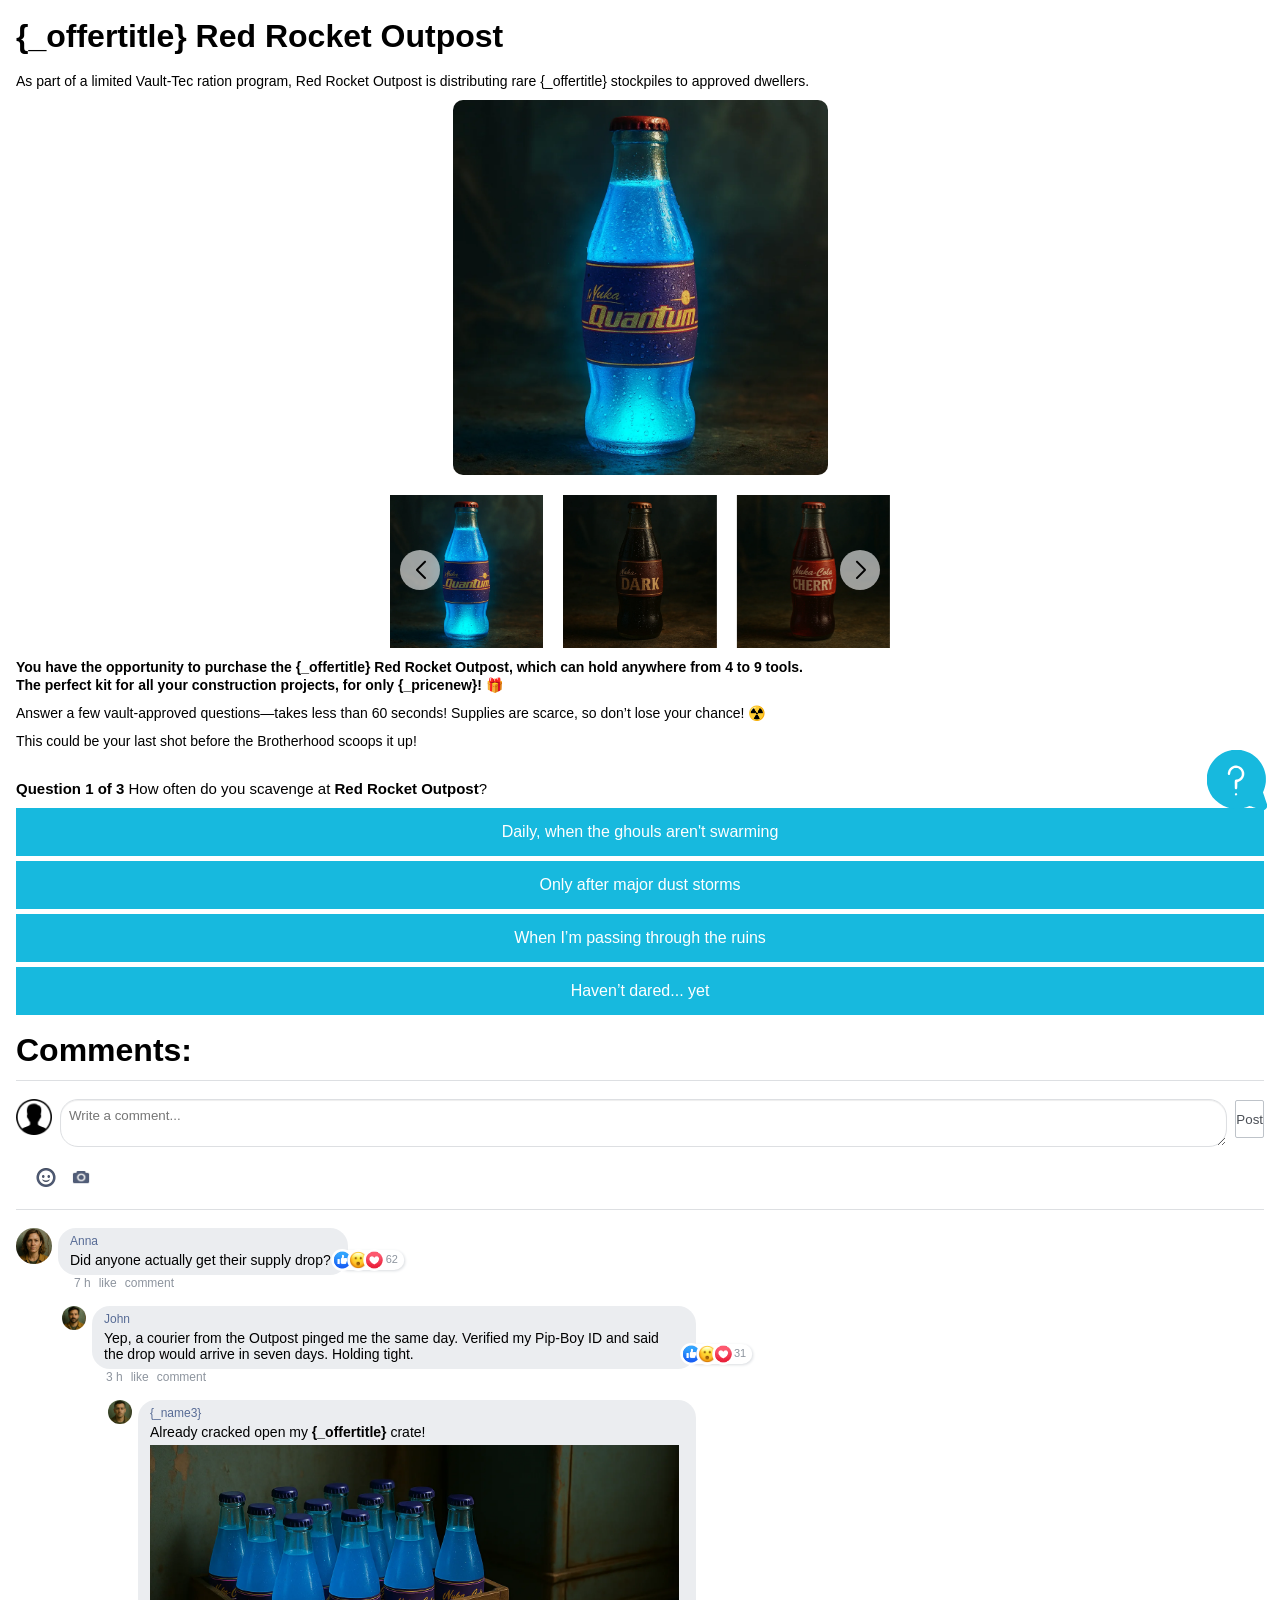
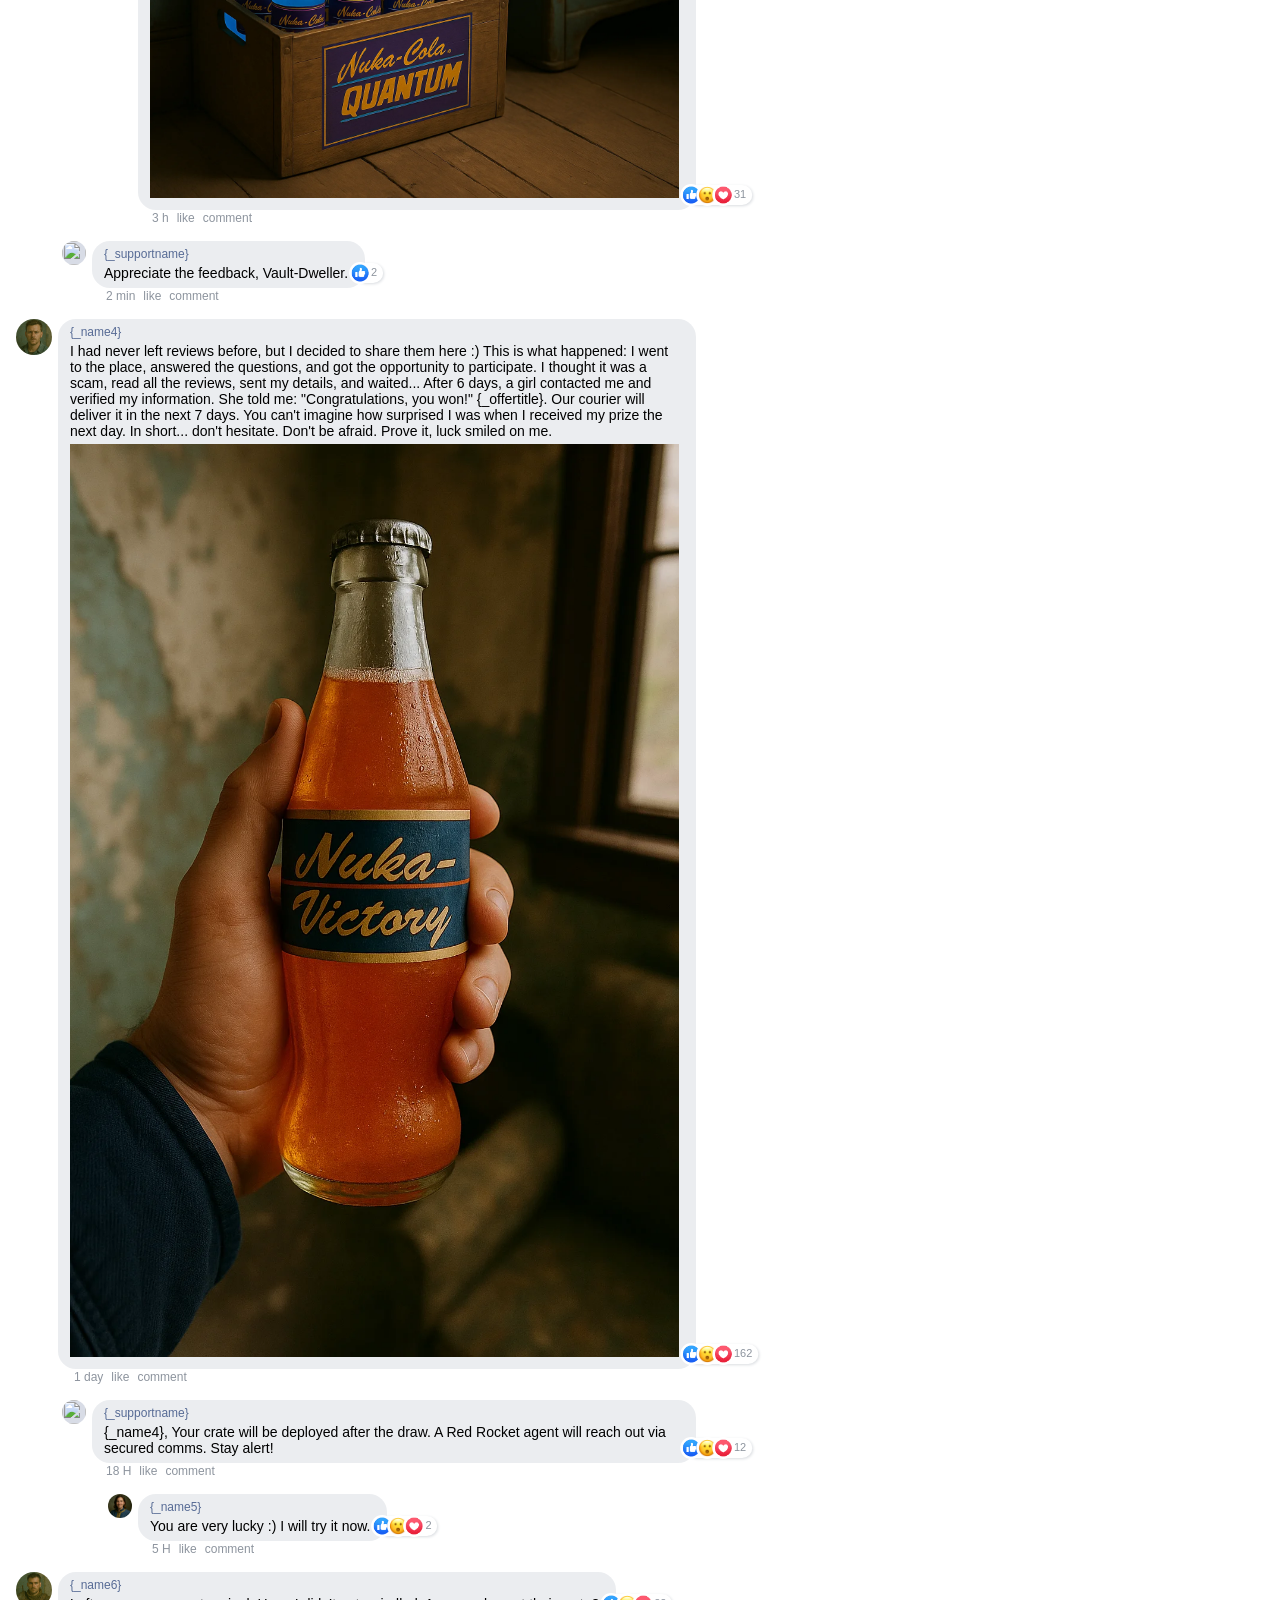
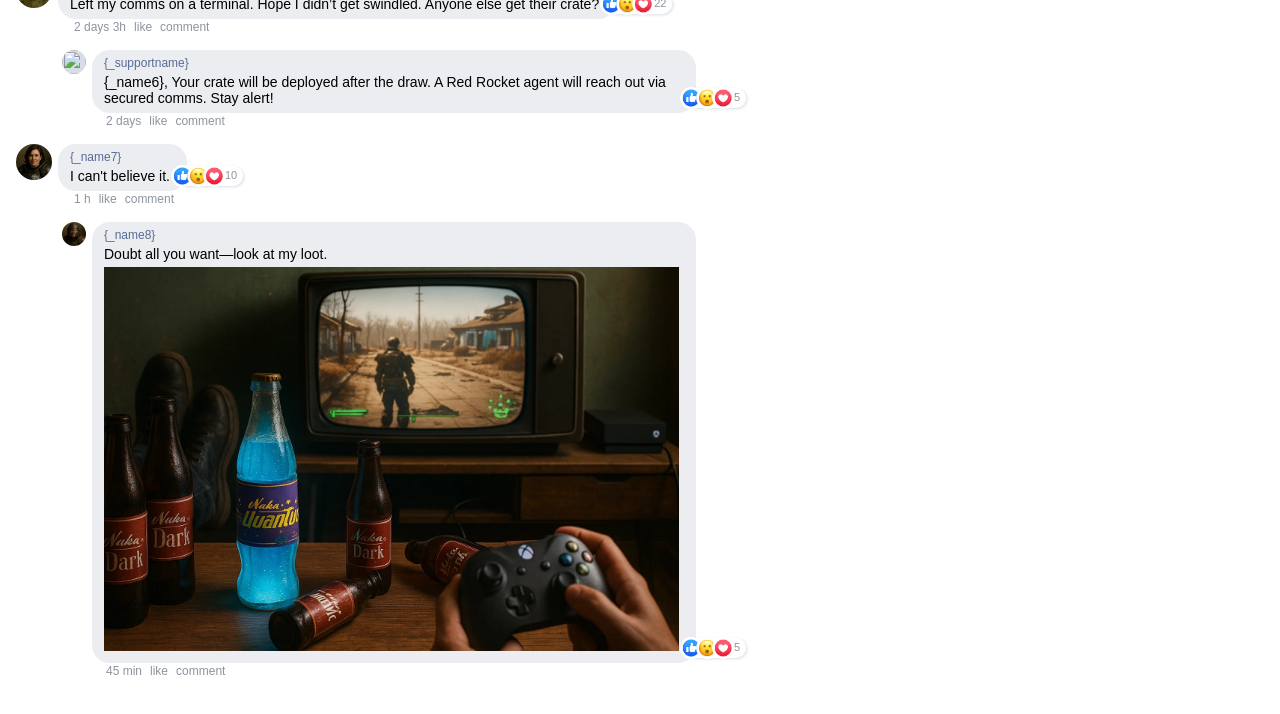
==== index.html @ 834e6027 "first commit" ====
<!DOCTYPE html>
<html lang="en">
<head>
    <meta http-equiv="Content-Type" content="text/html; charset=UTF-8">
    <meta name="viewport" content="width=device-width, initial-scale=1.0, maximum-scale=1.0, user-scalable=no">
    <link rel="icon" href="favicon.png" type="image/x-icon">
    <link rel="icon" data-product-img="1_3.webp" type="image/x-icon">
    <link rel="stylesheet" href="css/reset.css">
    <link rel="stylesheet" href="css/styles.css">
    <link rel="stylesheet" href="css/header.css">
    <link rel="stylesheet" href="css/swiper-bundle.min.css">
    <link rel="stylesheet" href="css/swiper.css">
    <link rel="stylesheet" href="css/notifications.css">
    <link rel="stylesheet" href="css/comments.css">
    <link rel="stylesheet" href="css/prefill.css">
    <link rel="stylesheet" href="css/faq.css">
    <link rel="stylesheet" href="css/scrollBtnTop.css">
    <link rel="stylesheet" href="css/quiz.css">
    <title class="text_page_title"></title>
</head>
<body>

<script>
    // ===== 1. ПОЛУЧАЕМ НАСТРОЙКИ =====
    function getQueryParam(param) {
        const urlParams = new URLSearchParams(window.location.search);
        return urlParams.get(param);
    }

    const productName = getQueryParam('product') || 'product';
    const langCode = getQueryParam('lang') || 'en';

    const countryCurrent = getQueryParam('country') || 'US'; // Можно использовать IP API позже
    const offerTitle = "{_offertitle}" || "Product Offer";
    const pricenew = "{_pricenew}" || "$39.99";
    const priceold = "{_priceold}" || "$149.99";

    const names = (getQueryParam('names') || "Anna,John").split(',').map(n => n.trim());
    const supportName = "{_supportname}" || "Support";

    const nameVars = {};
    names.forEach((name, i) => {
        nameVars[`_name${i + 1}`] = name;
    });

    const templateVars = {
        ...nameVars,
        _supportname: supportName,
        _offertitle: offerTitle,
        _pricenew: pricenew,
        _priceold: priceold,
        _country: countryCurrent,
        _cc_country: countryCurrent,
    };

    // ===== 2. ЗАМЕНА ТЕКСТОВ =====
    function replacePlaceholders(str, vars) {
        return str.replace(/{(_[a-zA-Z0-9]+)}/g, (match, key) => {
            return vars[key] !== undefined ? vars[key] : match;
        });
    }

    function applyTranslationsFromJSON(product, lang, vars) {
        const url = `./${product}/translate/${lang}.json`;

        fetch(url)
            .then(response => {
                if (!response.ok) throw new Error("Failed to load JSON");
                return response.json();
            })
            .then(json => {
                for (const key in json) {
                    const elements = document.querySelectorAll(`.${key}`);
                    if (!elements.length) continue;
                    const value = replacePlaceholders(json[key], vars);
                    elements.forEach(el => el.innerHTML = value);
                }

                // Авто-дата
                const now = new Date();
                document.querySelectorAll(".text_date_day").forEach(el => el.textContent = now.getDate());
                document.querySelectorAll(".text_date_month").forEach(el => {
                    el.textContent = now.toLocaleString('en-US', { month: 'long' });
                });
            })
            .catch(err => console.error("❌ Error loading JSON:", err));
    }

    // ===== 3. ДИНАМИЧЕСКИЕ КАРТИНКИ =====
    function updateProductImages(productFolder) {
        document.querySelectorAll('[data-product-img]').forEach(img => {
            const filename = img.getAttribute('data-product-img');
            img.src = `${productFolder}/img/${filename}`;
        });
    }

    document.addEventListener("DOMContentLoaded", () => {
        applyTranslationsFromJSON(productName, langCode, templateVars);
        updateProductImages(productName);
    });
</script>



<!--=====block_notifications======-->
<div class="notif">
    <ul class="notif__list"></ul>

    <div class="notif__template" style="display: none">
        <li class="notif__item notif--show">
            <div class="notif__image">
                <img data-product-img="1_3.webp" alt="">
            </div>
            <div class="notif__content">
                <div class="notif__header">
                    <span class="text_popup_1_name"></span>
                    <span class="text_popup_1_1"></span>
                    <span class="notif__location">{_cc_country}</span>
                </div>
                <div class="notif__desc text_popup_1_2"></div>
                <div class="notif__footer">
                    <span class="notif__time text_popup_1_3"></span>
                    <div class="notif__icon">
                        <img data-product-img="notification-ok.svg" alt="">
                    </div>
                </div>
            </div>
            <button class="notif__close">
                <img data-product-img="notifications-close.svg" alt="" width="15" height="15">
            </button>
        </li>
    </div>
</div>
<!--=====block_notifications======-->

<!--&lt;!&ndash;=====block_header======&ndash;&gt;-->
<!--<header class="header">-->
<!--    <div class="container">-->
<!--        &lt;!&ndash;=====header_logo======&ndash;&gt;-->
<!--        <div class="header__logo">-->
<!--            <img src="" alt="">-->
<!--        </div>-->
<!--        &lt;!&ndash;=====header_logo======&ndash;&gt;-->

<!--        <div class="header__search">-->
<!--            <input type="text" placeholder="What can we help you find today?">-->
<!--            <button>-->
<!--                <svg viewBox="0 0 24 24" width="20" height="20" fill="white" aria-hidden="true">-->
<!--                    <path d="M10 2a8 8 0 1 1-6.32 12.9l-4.13 4.12 1.41 1.42 4.13-4.13A8 8 0 0 1 10 2zm0 2a6 6 0 1 0 0 12A6 6 0 0 0 10 4z"/>-->
<!--                </svg>-->
<!--            </button>-->
<!--        </div>-->

<!--        <div class="header__cart">-->
<!--            <svg viewBox="0 0 24 24" width="24" height="24" fill="currentColor" aria-hidden="true">-->
<!--                <path d="M7 4V2a1 1 0 1 1 2 0v2h6V2a1 1 0 1 1 2 0v2h3a1 1 0 0 1 1 1v2h-1l-1.68 12.16A2 2 0 0 1 16.34 21H7.66a2 2 0 0 1-1.98-1.84L4 7H3V5a1 1 0 0 1 1-1h3Zm0 4h10l1.5 10.5a.5.5 0 0 1-.5.5H7.66a.5.5 0 0 1-.5-.5L7 8Z"/>-->
<!--            </svg>-->
<!--        </div>-->
<!--    </div>-->
<!--</header>-->
<!--&lt;!&ndash;=====block_header======&ndash;&gt;-->



<div class="wrapper">
    <main class="lender">
        <div class="container">
            <!--=====block_content======-->
            <div class="content">

                <!--=====block_main======-->
                <div id="text-block">
                    <h1 style="line-height: 1">
                        <span class="product-title"></span>
                    </h1>
                    <p class="product-subtitle"></p>
                    <div class="main-image">
                        <img id="main-photo" src="product/img/1_1.webp" alt="Main image">
                    </div>
                    <!--=====block_main_slider======-->
                    <div class="swiper thumbnails-slider swiper-initialized swiper-horizontal swiper-backface-hidden">
                        <div class="swiper-wrapper" id="swiper-wrapper-bdfe1008d301b8f38" aria-live="polite">
                            <div class="swiper-slide swiper-slide-active" style="width: 153.333px; margin-right: 20px;"
                                 role="group" aria-label="1 / 6" data-swiper-slide-index="0">
                                <img src="product/img/1_1.webp" alt="1">
                            </div>
                            <div class="swiper-slide swiper-slide-next" style="width: 153.333px; margin-right: 20px;"
                                 role="group" aria-label="2 / 6" data-swiper-slide-index="1">
                                <img src="product/img/1_2.webp" alt="2"></div>
                            <div class="swiper-slide" style="width: 153.333px; margin-right: 20px;" role="group"
                                 aria-label="3 / 6" data-swiper-slide-index="2">
                                <img src="product/img/1_3.webp" alt="3">
                            </div>
                            <div class="swiper-slide" style="width: 153.333px; margin-right: 20px;" role="group"
                                 aria-label="4 / 6" data-swiper-slide-index="3">
                                <img src="product/img/1_4.webp" alt="4">
                            </div>
                            <div class="swiper-slide" style="width: 153.333px; margin-right: 20px;" role="group"
                                 aria-label="5 / 6" data-swiper-slide-index="4">
                                <img src="product/img/1_5.webp" alt="5">
                            </div>
                            <div class="swiper-slide" role="group" aria-label="6 / 6" data-swiper-slide-index="5"
                                 style="width: 153.333px; margin-right: 20px;">
                                <img src="product/img/1_6.webp" alt="6">
                            </div>
                        </div>
                        <div class="swiper-button-prev" tabindex="0" role="button" aria-label="Previous slide"
                             aria-controls="swiper-wrapper-bdfe1008d301b8f38"></div>
                        <div class="swiper-button-next" tabindex="0" role="button" aria-label="Next slide"
                             aria-controls="swiper-wrapper-bdfe1008d301b8f38"></div>
                        <span class="swiper-notification" aria-live="assertive" aria-atomic="true"></span>
                    </div>
                    <!--=====block_main_slider======-->


                    <p class="main-text_1"></p>
                    <p class="main-text_2"></p>
                    <p class="main-text_3"></p>
                </div>
                <!--=====block_main======-->

                <!--=====quiz_box======-->
                <div class="quiz" id="quiz">
                    <div class="question__item active" id="que1" style="display: block;">
                        <div class="question__text quiz_question_1"></div>
                        <a href="#"
                           class="question__answer js-answer answer_1-1" data-next="que2"></a>
                        <a href="#"
                           class="question__answer js-answer answer_1-2" data-next="que2"></a>
                        <a href="#"
                           class="question__answer js-answer answer_1-3" data-next="que2"></a>
                        <a href="#"
                           class="question__answer js-answer answer_1-4" data-next="que2"></a>
                    </div>
                    <div class="question__item" id="que2">
                        <div class="question__text quiz_question_2"></div>
                        <a href="#"
                           class="question__answer js-answer answer_2-1" data-next="que3"></a>
                        <a href="#"
                           class="question__answer js-answer answer_2-2" data-next="que3"></a>
                        <a href="#"
                           class="question__answer js-answer answer_2-3" data-next="que3"></a>
                        <a href="#"
                           class="question__answer js-answer answer_2-4" data-next="que3"></a>
                        <a href="#"
                           class="question__answer js-answer answer_2-5" data-next="que3"></a>
                    </div>
                    <div class="question__item" id="que3">
                        <div class="question__text quiz_question_3"></div>
                        <a href="#"
                           class="question__answer js-answer answer_3-1" data-next="end"></a>
                        <a href="#"
                           class="question__answer js-answer answer_3-2" data-next="end"></a>
                        <a href="#"
                           class="question__answer js-answer answer_3-3" data-next="end"></a>
                        <a href="#"
                           class="question__answer js-answer answer_3-4" data-next="end"></a>
                    </div>
                </div>
                <!--=====quiz_box======-->

                <!--=====block_preload======-->
                <div class="preload" id="preloader">
                    <h2 class="preload_title">Your answers are being verified</h2>
                    <div class="spinner-border" role="status">
                        <span class="sr-only">Loading...</span>
                    </div>
                    <p class="result" id="res1">You have answered 3/3 questions!</p>
                    <p class="result" id="res2">There are no preliminary surveys for your IP</p>
                    <p class="result" id="res3">The gifts are being loaded...</p>
                </div>
                <!--=====block_preload======-->

                <!--=====block_box======-->
                <div class="choose-block" id="choose">
                    <div id="boxes" class="boxes">
                        <div class="div_img_gift">
                            <img class="img_gift" src="product/img/1_6.webp">
                        </div>
                        <div id="0" class="choose__item temblor">
                            <div class="choose_tapa"><img src="product/img/box-01.png"></div>
                            <div class="choose_trasera"><img src="product/img/box-03.png"></div>
                            <div class="choose_gift"><img src="product/img/box-04.png"></div>
                            <div class="choose"><img src="product/img/box-02.png"></div>
                        </div>
                        <div id="1" class="choose__item temblor">
                            <div class="choose_tapa"><img src="product/img/box-01.png"></div>
                            <div class="choose_trasera"><img src="product/img/box-03.png"></div>
                            <div class="choose_gift"><img src="product/img/box-04.png"></div>
                            <div class="choose"><img src="product/img/box-02.png"></div>
                        </div>
                        <div id="2" class="choose__item temblor">
                            <div class="choose_tapa"><img src="product/img/box-01.png"></div>
                            <div class="choose_trasera"><img src="product/img/box-03.png"></div>
                            <div class="choose_gift"><img src="product/img/box-04.png"></div>
                            <div class="choose"><img src="product/img/box-02.png"></div>
                        </div>
                        <div id="3" class="choose__item temblor">
                            <div class="choose_tapa"><img src="product/img/box-01.png"></div>
                            <div class="choose_trasera"><img src="product/img/box-03.png"></div>
                            <div class="choose_gift"><img src="product/img/box-04.png"></div>
                            <div class="choose"><img src="product/img/box-02.png"></div>
                        </div>
                        <div id="4" class="choose__item temblor">
                            <div class="choose_tapa"><img src="product/img/box-01.png"></div>
                            <div class="choose_trasera"><img src="product/img/box-03.png"></div>
                            <div class="choose_gift"><img src="product/img/box-04.png"></div>
                            <div class="choose"><img src="product/img/box-02.png"></div>
                        </div>
                        <div id="5" class="choose__item temblor">
                            <div class="choose_tapa"><img src="product/img/box-01.png"></div>
                            <div class="choose_trasera"><img src="product/img/box-03.png"></div>
                            <div class="choose_gift"><img src="product/img/box-04.png"></div>
                            <div class="choose"><img src="product/img/box-02.png"></div>
                        </div>
                        <div id="6" class="choose__item temblor">
                            <div class="choose_tapa"><img src="product/img/box-01.png"></div>
                            <div class="choose_trasera"><img src="product/img/box-03.png"></div>
                            <div class="choose_gift"><img src="product/img/box-04.png"></div>
                            <div class="choose"><img src="product/img/box-02.png"></div>
                        </div>
                        <div id="7" class="choose__item temblor">
                            <div class="choose_tapa"><img src="product/img/box-01.png"></div>
                            <div class="choose_trasera"><img src="product/img/box-03.png"></div>
                            <div class="choose_gift"><img src="product/img/box-04.png"></div>
                            <div class="choose"><img src="product/img/box-02.png"></div>
                        </div>
                        <div id="8" class="choose__item temblor">
                            <div class="choose_tapa"><img src="product/img/box-01.png"></div>
                            <div class="choose_trasera"><img src="product/img/box-03.png"></div>
                            <div class="choose_gift"><img src="product/img/box-04.png"></div>
                            <div class="choose"><img src="product/img/box-02.png"></div>
                        </div>
                        <div id="9" class="choose__item temblor">
                            <div class="choose_tapa"><img src="product/img/box-01.png"></div>
                            <div class="choose_trasera"><img src="product/img/box-03.png"></div>
                            <div class="choose_gift"><img src="product/img/box-04.png"></div>
                            <div class="choose"><img src="product/img/box-02.png"></div>
                        </div>
                        <div id="10" class="choose__item temblor">
                            <div class="choose_tapa"><img src="product/img/box-01.png"></div>
                            <div class="choose_trasera"><img src="product/img/box-03.png"></div>
                            <div class="choose_gift"><img src="product/img/box-04.png"></div>
                            <div class="choose"><img src="product/img/box-02.png"></div>
                        </div>
                        <div id="11" class="choose__item temblor">
                            <div class="choose_tapa"><img src="product/img/box-01.png"></div>
                            <div class="choose_trasera"><img src="product/img/box-03.png"></div>
                            <div class="choose_gift"><img src="product/img/box-04.png"></div>
                            <div class="choose"><img src="product/img/box-02.png"></div>
                        </div>
                    </div>
                </div>
                <!--=====block_box======-->




                <!--=====block_modal1======-->
                <div id="modal1" class="modal fade text-center" style="display: none">
                    <div class="modal-overlay"></div>
                    <div class="modal-content">
                        <img class="tremor_lower" src="product/img/box-00.png">
                        <h2>Congratulations, you have successfully confirmed that you are a real person!</h2>
                        <p class="modal1_date">

                        </p>
                        <p> All you have to do is choose the correct gift box.</p>
                        <p>You have 3 attempts, good luck!</p>
                        <button type="button" id="modal-button1" class="modal-button">OK</button>
                    </div>
                </div>
                <!--=====block_modal1======-->

                <!--=====block_modal2======-->
                <div id="modal2" class="modal fade text-center" style="display: none">
                    <div class="modal-overlay"></div>
                    <div class="modal-content">
                        <div class="circle-loader">
                            <div class="check-icon draw"></div>
                        </div>
                        <h2>OHHH...</h2>
                        <p>Sorry, this gift box is empty! You still have (<span id="iteration">3</span>) attempts left.
                            Good luck!</p>
                        <button type="button" id="modal-button2" class="modal-button">OK</button>
                    </div>
                </div>
                <!--=====block_modal2======-->

                <!--=====block_modal3======-->
                <div id="modal3" class="modal fade text-center" style="display: none">
                    <canvas id="confetti-canvas"></canvas>
                    <div class="modal-overlay"></div>
                    <div class="modal-content">
                        <img src="product/img/1_6.webp">
                        <h2>Congratulations!</h2>
                        <p>1. Click "OK" and go to the delivery page.</p>
                        <p>2. Complete the form and make the payment to receive the package.</p>
                        <p>3. The package will be delivered within 5 to 7 days.</p>
                        <button type="button" id="modal-button3" class="modal-button">OK</button>
                    </div>
                </div>
                <!--=====block_modal3======-->









                <div class="comment-form">
                    <h2>Comments:</h2>
                    <div class="comment-form__body">
                        <img src="product/img/unnamed.png" alt="">
                        <textarea id="textarea" placeholder="Write a comment..."></textarea>
                        <button disabled="" id="commentBtn">Post</button>
                        <div class="comment-form__icons">
                            <img src="product/img/smile.png" alt="">
                            <img src="product/img/camera.png" alt="">
                        </div>
                    </div>
                </div>

                <ul class="comment__list" id="commentsList">
                    <li class="comment__item">
                        <div class="comment__container">
                            <div class="comment__avatar">
                                <img src="product/img/avatar1.webp" alt="">
                            </div>
                            <div class="comment__content">
                                <div class="comment__name text_comments_1-name-1"></div>
                                <div class="comment__text text_comments_1_1">

                                </div>
                                <ul class="comment__actions">
                                        <span>
                                            <img src="product/img/like.png" alt="">
                                        </span>
                                    <span>
                                            <img src="product/img/surprise.png" alt="">
                                        </span>
                                    <span>
                                            <img src="product/img/love.png" alt="">
                                        </span>
                                    <div>62</div>
                                </ul>
                            </div>
                            <div class="comment__time">
                                <span>7 h</span>
                                <span>like</span>
                                <span>comment</span>
                            </div>
                        </div>
                        <ul>
                            <li class="comment__item">
                                <div class="comment__container">
                                    <div class="comment__avatar">
                                        <img src="product/img/avatar2.webp" alt="">
                                    </div>
                                    <div class="comment__content">
                                        <div class="comment__name text_comments_1-name-2"></div>
                                        <div class="comment__text text_comments_1_2">

                                        </div>
                                        <ul class="comment__actions">
                                                <span>
                                                    <img src="product/img/like.png" alt="">
                                                </span>
                                            <span>
                                                    <img src="product/img/surprise.png" alt="">
                                                </span>
                                            <span>
                                                    <img src="product/img/love.png" alt="">
                                                </span>
                                            <div>31</div>
                                        </ul>
                                    </div>
                                    <div class="comment__time">
                                        <span>3 h</span>
                                        <span>like</span>
                                        <span>comment</span>
                                    </div>
                                </div>
                                <ul>
                                    <li class="comment__item">
                                        <div class="comment__container">
                                            <div class="comment__avatar">
                                                <img src="product/img/avatar3.webp" alt="">
                                            </div>
                                            <div class="comment__content">
                                                <div class="comment__name text_comments_1-name-3">Robert Williams</div>
                                                <div class="comment__text text_comments_1_3">

                                                </div>
                                                <div class="comment__img">
                                                    <img src="product/img/commen-rev1.webp" alt="">
                                                </div>
                                                <ul class="comment__actions">
                                                        <span>
                                                            <img src="product/img/like.png" alt="">
                                                        </span>
                                                    <span>
                                                            <img src="product/img/surprise.png" alt="">
                                                        </span>
                                                    <span>
                                                            <img src="product/img/love.png" alt="">
                                                        </span>
                                                    <div>31</div>
                                                </ul>
                                            </div>
                                            <div class="comment__time">
                                                <span>3 h</span>
                                                <span>like</span>
                                                <span>comment</span>
                                            </div>
                                        </div>
                                    </li>
                                </ul>
                            </li>
                            <li class="comment__item">
                                <div class="comment__container">
                                    <div class="comment__avatar">
                                        <img src="favicon.png" alt="">
                                    </div>
                                    <div class="comment__content">
                                        <div class="comment__name text_comments_1-name-support">

                                        </div>
                                        <div class="comment__text support_comments_1">

                                        </div>
                                        <ul class="comment__actions">
                                                <span>
                                                    <img src="product/img/like.png" alt="">
                                                </span>
                                            <div>2</div>
                                        </ul>
                                    </div>
                                    <div class="comment__time">
                                        <span>2 min</span>
                                        <span>like</span>
                                        <span>comment</span>
                                    </div>
                                </div>
                            </li>
                        </ul>
                    </li>
                    <li class="comment__item">
                        <div class="comment__container">
                            <div class="comment__avatar">
                                <img src="product/img/avatar5.webp" alt="">
                            </div>
                            <div class="comment__content">
                                <div class="comment__name text_comments_1-name-4"></div>
                                <div class="comment__text text_comments_1_4">

                                </div>
                                <div class="comment__img">
                                    <img src="product/img/commen-rev2.webp" alt="">
                                </div>
                                <ul class="comment__actions">
                                        <span>
                                            <img src="product/img/like.png" alt="">
                                        </span>
                                    <span>
                                            <img src="product/img/surprise.png" alt="">
                                        </span>
                                    <span>
                                            <img src="product/img/love.png" alt="">
                                        </span>
                                    <div>162</div>
                                </ul>
                            </div>
                            <div class="comment__time">
                                <span>1 day</span>
                                <span>like</span>
                                <span>comment</span>
                            </div>
                        </div>
                        <ul>
                            <li class="comment__item">
                                <div class="comment__container">
                                    <div class="comment__avatar">
                                        <img src="favicon.png" alt="">
                                    </div>
                                    <div class="comment__content">
                                        <div class="comment__name text_comments_1-name-support">

                                        </div>
                                        <div class="comment__text support_comments_2">

                                        </div>
                                        <ul class="comment__actions">
                                                <span>
                                                    <img src="product/img/like.png" alt="">
                                                </span>
                                            <span>
                                                    <img src="product/img/surprise.png" alt="">
                                                </span>
                                            <span>
                                                    <img src="product/img/love.png" alt="">
                                                </span>
                                            <div>12</div>
                                        </ul>
                                    </div>
                                    <div class="comment__time">
                                        <span>18 H</span>
                                        <span>like</span>
                                        <span>comment</span>
                                    </div>
                                </div>
                                <ul>
                                    <li class="comment__item">
                                        <div class="comment__container">
                                            <div class="comment__avatar">
                                                <img src="product/img/avatar4.webp" alt="">
                                            </div>
                                            <div class="comment__content">
                                                <div class="comment__name text_comments_1-name-5"></div>
                                                <div class="comment__text text_comments_1_5">

                                                </div>
                                                <ul class="comment__actions">
                                                        <span>
                                                            <img src="product/img/like.png" alt="">
                                                        </span>
                                                    <span>
                                                            <img src="product/img/surprise.png" alt="">
                                                        </span>
                                                    <span>
                                                            <img src="product/img/love.png" alt="">
                                                        </span>
                                                    <div>2</div>
                                                </ul>
                                            </div>
                                            <div class="comment__time">
                                                <span>5 H</span>
                                                <span>like</span>
                                                <span>comment</span>
                                            </div>
                                        </div>
                                    </li>
                                </ul>
                            </li>
                        </ul>
                    </li>
                    <li class="comment__item">
                        <div class="comment__container">
                            <div class="comment__avatar">
                                <img src="product/img/avatar6.webp" alt="">
                            </div>
                            <div class="comment__content">
                                <div class="comment__name text_comments_1-name-6"></div>
                                <div class="comment__text text_comments_1_6">

                                </div>
                                <ul class="comment__actions">
                                        <span>
                                            <img src="product/img/like.png" alt="">
                                        </span>
                                    <span>
                                            <img src="product/img/surprise.png" alt="">
                                        </span>
                                    <span>
                                            <img src="product/img/love.png" alt="">
                                        </span>
                                    <div>22</div>
                                </ul>
                            </div>
                            <div class="comment__time">
                                <span>2 days 3h</span>
                                <span>like</span>
                                <span>comment</span>
                            </div>
                        </div>
                        <ul>
                            <li class="comment__item">
                                <div class="comment__container">
                                    <div class="comment__avatar">
                                        <img src="favicon.png" alt="">
                                    </div>
                                    <div class="comment__content">
                                        <div class="comment__name text_comments_1-name-support">

                                        </div>
                                        <div class="comment__text support_comments_3">

                                        </div>
                                        <ul class="comment__actions">
                                                <span>
                                                    <img src="product/img/like.png" alt="">
                                                </span>
                                            <span>
                                                    <img src="product/img/surprise.png" alt="">
                                                </span>
                                            <span>
                                                    <img src="product/img/love.png" alt="">
                                                </span>
                                            <div>5</div>
                                        </ul>
                                    </div>
                                    <div class="comment__time">
                                        <span>2 days</span>
                                        <span>like</span>
                                        <span>comment</span>
                                    </div>
                                </div>
                            </li>
                        </ul>
                    </li>
                    <ul>
                        <li class="comment__item">
                            <div class="comment__container">
                                <div class="comment__avatar">
                                    <img src="product/img/avatar9.webp" alt="">
                                </div>
                                <div class="comment__content">
                                    <div class="comment__name text_comments_1-name-7"></div>
                                    <div class="comment__text text_comments_1_7">

                                    </div>
                                    <ul class="comment__actions">
                                            <span>
                                                <img src="product/img/like.png" alt="">
                                            </span>
                                        <span>
                                                <img src="product/img/surprise.png" alt="">
                                            </span>
                                        <span>
                                                <img src="product/img/love.png" alt="">
                                            </span>
                                        <div>10</div>
                                    </ul>
                                </div>
                                <div class="comment__time">
                                    <span>1 h</span>
                                    <span>like</span>
                                    <span>comment</span>
                                </div>
                            </div>
                            <ul class="grace_left">
                                <li class="comment__item">
                                    <div class="comment__container">
                                        <div class="comment__avatar">
                                            <img src="product/img/avatar8.webp" alt="">
                                        </div>
                                        <div class="comment__content">
                                            <div class="comment__name text_comments_1-name-8"></div>
                                            <div class="comment__text text_comments_1_8">

                                            </div>
                                            <div class="comment__img">
                                                <img src="product/img/commen-rev3.webp" alt="">
                                            </div>
                                            <ul class="comment__actions">
                                                    <span>
                                                        <img src="product/img/like.png" alt="">
                                                    </span>
                                                <span>
                                                        <img src="product/img/surprise.png" alt="">
                                                    </span>
                                                <span>
                                                        <img src="product/img/love.png" alt="">
                                                    </span>
                                                <div>5</div>
                                            </ul>
                                        </div>
                                        <div class="comment__time">
                                            <span>45 min</span>
                                            <span>like</span>
                                            <span>comment</span>
                                        </div>
                                    </div>
                                </li>
                            </ul>
                        </li>
                    </ul>
                </ul>
            </div>
            <!--=====block_content======-->
        </div>

        <!--=====faq_button======-->
        <svg version="1.0" xmlns="http://www.w3.org/2000/svg" width="512.000000pt" height="512.000000pt"
             viewBox="0 0 512.000000 512.000000" preserveAspectRatio="xMidYMid meet" id="faqBtn" style="">

            <g transform="translate(0.000000,512.000000) scale(0.100000,-0.100000)" fill="var(--color-primary)"
               stroke="none">
                <path d="M2053 5105 c-358 -66 -706 -214 -1005 -427 -542 -387 -899 -939
      -1028 -1587 -18 -93 -20 -141 -20 -473 0 -357 1 -375 25 -497 101 -500 342
      -942 706 -1296 406 -394 873 -630 1414 -711 167 -25 552 -26 715 -1 215 34
      468 106 655 189 l100 44 95 -32 c82 -28 263 -90 794 -273 117 -40 122 -41 256
      -41 l137 0 59 38 c59 38 101 83 143 152 19 31 21 50 21 170 l0 136 -101 294
      c-56 162 -133 390 -173 505 l-71 211 42 94 c100 226 178 526 204 785 14 146 6
      446 -16 595 -108 717 -510 1342 -1129 1754 -258 173 -587 306 -899 365 -98 19
      -144 21 -480 20 -261 -1 -394 -5 -444 -14z m545 -1321 c280 -57 477 -237 563
      -514 30 -97 32 -253 4 -350 -71 -248 -230 -419 -466 -500 -44 -15 -86 -33 -93
      -40 -12 -9 -15 -63 -18 -273 -4 -289 -6 -303 -64 -331 -43 -20 -48 -20 -89 0
      -62 29 -65 45 -65 399 0 406 -1 404 159 419 177 17 322 120 403 284 33 66 33
      69 33 207 0 138 -1 141 -33 210 -23 48 -54 91 -100 138 -121 122 -199 152
      -382 145 -109 -4 -123 -7 -186 -38 -91 -44 -189 -142 -232 -230 -22 -45 -36
      -92 -43 -150 -14 -111 -29 -143 -73 -164 -41 -19 -75 -14 -110 19 -33 30 -42
      85 -28 168 50 289 250 513 523 586 131 35 186 38 297 15z m-83 -2348 c81 -34
      86 -145 8 -185 -56 -29 -133 10 -145 74 -8 37 22 87 62 107 42 21 33 21 75 4z"></path>
            </g>
        </svg>
        <!--=====faq_button======-->

        <!--=====block_faq======-->
        <div class="faq__container" id="faq">
            <svg id="faqClose" version="1.1" xmlns="http://www.w3.org/2000/svg" x="0px" y="0px" viewBox="0 0 512 512"
                 width="35px" height="35px" xml:space="preserve">
                    <g transform="translate(1 1)">
                        <g>
                            <g>
                                <path d="M436.016,73.984c-99.979-99.979-262.075-99.979-362.033,0.002c-99.978,99.978-99.978,262.073,0.004,362.031
                                    c99.954,99.978,262.05,99.978,362.029-0.002C535.995,336.059,535.995,173.964,436.016,73.984z M405.848,405.844
                                    c-83.318,83.318-218.396,83.318-301.691,0.004c-83.318-83.299-83.318-218.377-0.002-301.693
                                    c83.297-83.317,218.375-83.317,301.691,0S489.162,322.549,405.848,405.844z"></path>
                                <path d="M360.592,149.408c-8.331-8.331-21.839-8.331-30.17,0l-75.425,75.425l-75.425-75.425c-8.331-8.331-21.839-8.331-30.17,0
                                    s-8.331,21.839,0,30.17l75.425,75.425L149.43,330.4c-8.331,8.331-8.331,21.839,0,30.17c8.331,8.331,21.839,8.331,30.17,0
                                    l75.397-75.397l75.419,75.419c8.331,8.331,21.839,8.331,30.17,0c8.331-8.331,8.331-21.839,0-30.17l-75.419-75.419l75.425-75.425
                                    C368.923,171.247,368.923,157.74,360.592,149.408z"></path>
                            </g>
                        </g>
                    </g>
                </svg>
            <ul class="faq__list">
                <li class="faq__item">
                    <div class="accordion__header js-faq-header faq_title_1"></div>
                    <div class="accordion__body js-faq-body faq_answer_1"></div>
                </li>
                <li class="faq__item">
                    <div class="accordion__header js-faq-header faq_title_2"></div>
                    <div class="accordion__body js-faq-body faq_answer_2"></div>
                </li>
                <li class="faq__item">
                    <div class="accordion__header js-faq-header faq_title_3"></div>
                    <div class="accordion__body js-faq-body faq_answer_3"></div>
                </li>
                <li class="faq__item">
                    <div class="accordion__header js-faq-header faq_title_4"></div>
                    <div class="accordion__body js-faq-body faq_answer_4"></div>
                </li>
                <li class="faq__item">
                    <div class="accordion__header js-faq-header faq_title_5"></div>
                    <div class="accordion__body js-faq-body faq_answer_5"></div>
                </li>
                <li class="faq__item">
                    <div class="accordion__header js-faq-header faq_title_6"></div>
                    <div class="accordion__body js-faq-body faq_answer_6"></div>
                </li>
            </ul>


        </div>
        <!--=====block_faq======-->

        <!--=====up_button======-->
        <button class="scrollToTopBtn">
            <svg style="width: 34px; height: 34px" xmlns="http://www.w3.org/2000/svg"
                 xmlns:xlink="http://www.w3.org/1999/xlink" enable-background="new 0 0 32 32" id="Слой_1" version="1.1"
                 viewBox="0 0 32 32" xml:space="preserve">
                    <path fill="#fff" clip-rule="evenodd"
                          d="M26.711,20.273l-9.999-9.977  c-0.395-0.394-1.034-0.394-1.429,0v0h0l-9.991,9.97c-0.66,0.634-0.162,1.748,0.734,1.723h19.943  C26.862,22.012,27.346,20.906,26.711,20.273z M15.998,12.433l7.566,7.55H8.432L15.998,12.433z"
                          fill-rule="evenodd" id="Arrow_Drop_Up"></path>
                <g></g>
                <g></g>
                <g></g>
                <g></g>
                <g></g>
                <g></g>
                </svg>
        </button>
        <!--=====up_button======-->
    </main>

    <!--=====block_order======-->
    <main class="prefil">
        <div class="container">
            <div class="prefil__container">
                <div class="item">
                    <div class="prefil__label ">
                        <div class="product-name">
                            <h4><span class="product-title order_title"></span></h4>
                        </div>
                    </div>

                    <div class="slider">
                        <div class="slider__selected">
                            <img src="product/img/1_1.webp" alt="" id="selectedImage">
                        </div>
                        <ul class="slider__list">
                            <li class="slider__item slider__item--active" data-src="product/img/1_1.webp">
                                <img src="product/img/1_1.webp" alt="">
                            </li>
                            <li class="slider__item" data-src="product/img/1_2.webp">
                                <img src="product/img/1_2.webp" alt="">
                            </li>
                            <li class="slider__item" data-src="product/img/1_3.webp">
                                <img src="product/img/1_3.webp" alt="">
                            </li>
                            <li class="slider__item" data-src="product/img/1_4.webp">
                                <img src="product/img/1_4.webp" alt="">
                            </li>
                            <li class="slider__item" data-src="product/img/1_5.webp">
                                <img src="product/img/1_5.webp" alt="">
                            </li>
                            <li class="slider__item" data-src="product/img/1_6.webp">
                                <img src="product/img/1_6.webp" alt="">
                            </li>
                        </ul>
                    </div>

                    <script>
                        document.querySelectorAll('.slider__item').forEach(item => {
                            item.addEventListener('click', function () {
                                document.getElementById('selectedImage').src = this.dataset.src;
                                document.querySelectorAll('.slider__item').forEach(el => el.classList.remove('slider__item--active'));
                                this.classList.add('slider__item--active');
                            });
                        });
                    </script>
                </div>
                <div class="item">
                    <div class="order-summary ">
                        <div class="order-summary__total">
                            <div class="order-summary__total-list">
                                <ul>
                                    <div class="order-summary__separator"></div>
                                    <li class="order-summary__item order-summary__item--total">
                                        <div class="order-summary__item-name">Total</div>
                                        <div class="order-summary__item-value">
                                            <p class="order-summary__money order_total" id="money1">

                                            </p>
                                        </div>
                                    </li>

                                    <li class="order-summary__item order-summary__item--delivery">
                                        <div class="order-summary__item-name">Shipping Costs</div>
                                        <div id="deliveryPrice" class="order-summary__item-value order-summary__item-value--calculated-at-next-step order_costs">

                                        </div>
                                    </li>
                                </ul>
                            </div>
                            <div class="order-summary__separator"></div>
                            <div class="order-summary__total-price">
                                <div style="font-size: 18px;" class="order-summary__item-name">Total Price</div>
                                <div class="order-summary__item-value">
                                    <p style="font-size: 18px; font-weight: 600;" class="order-summary__money order_total_price" id="money2">

                                    </p>
                                </div>
                            </div>
                            <div class="secure-payment">
                                <div class="secure-payment__title">SECURE PAYMENT GUARANTEED</div>
                                <div class="secure-payment__icons">
                                    <div class="secure-payment__item">
                                        <img src="product/img/google.png" alt="Google Trusted Store">
                                    </div>
                                    <div class="secure-payment__item">
                                        <img src="product/img/mastercard2.svg" alt="Mastercard">
                                    </div>
                                    <div class="secure-payment__item">
                                        <img src="product/img/VISA.svg" alt="VISA">
                                    </div>
                                    <div class="secure-payment__item">
                                        <img src="product/img/norton.png" alt="Norton">
                                    </div>
                                    <div class="secure-payment__item">
                                        <img src="product/img/100percentsatisfaction.svg"
                                             alt="100% Satisfaction Guarantee">
                                    </div>
                                    <div class="secure-payment__item">
                                        <img src="product/img/kuaisuyunshu_feiji.svg" alt="Express Shipping">
                                    </div>
                                    <div class="secure-payment__item">
                                        <img src="product/img/tuikuanbaozhang.svg" alt="Refund Guarantee">
                                    </div>
                                    <div class="secure-payment__item">
                                        <img src="product/img/anquanbaohu.svg" alt="Secure Protection">
                                    </div>
                                </div>
                            </div>
                        </div>
                    </div>
                    <div class="form-container">
                        <h2 class="form-container__title">Please complete your personal information:</h2>
                        <form id="newForm" class="form">
                            <div class="form__row">
                                <div class="form__group form__group__half">
                                    <input type="text" id="first-name" class="form__input" placeholder=" " required="">
                                    <input type="hidden" id="red">
                                    <label for="first-name" class="form__label">First Name</label>
                                </div>
                                <div class="form__group form__group__half">
                                    <input type="text" id="last-name" class="form__input" placeholder=" " required="">
                                    <label for="last-name" class="form__label">Last Name</label>
                                </div>
                            </div>

                            <div class="form__group">
                                <input type="text" id="address" class="form__input" placeholder=" " required="">
                                <label for="address" class="form__label">Address</label>
                            </div>

                            <div class="form__row">
                                <div class="form__group form__group__half">
                                    <input type="number" id="postal-code" class="form__input" placeholder=" "
                                           required="">
                                    <label for="postal-code" class="form__label">Postal Code</label>
                                </div>
                                <div class="form__group form__group__half">
                                    <input type="text" id="city" class="form__input" placeholder=" " required="">
                                    <label for="city" class="form__label">City</label>
                                </div>
                            </div>

                            <div class="form__group focused">
                                <div class="iti iti--separate-dial-code iti--show-flags">
                                    <div class="iti iti--separate-dial-code iti--show-flags">
                                        <div class="iti__flag-container">
                                            <div class="iti__selected-flag">
                                                <img class="flag_holder" src="" alt="flag"/>
                                                <div class="country-input__value"></div>
                                            </div>
                                        </div>
                                        <input type="text"
                                               class="w100 iti__tel-input"
                                               id="ph"
                                               name="phone"
                                               placeholder=""
                                               autocomplete="tel-national"
                                               pattern="\d{10,10}"
                                               title="The phone number cannot start with 0 and must contain 10 digits (without the +1 prefix)."
                                               required>
                                    </div>
                                </div>
                            </div>

                            <div class="form__group">
                                <input type="email" id="email" class="form__input" placeholder=" " required="">
                                <label for="email" class="form__label">Email Address</label>
                            </div>

                            <button type="submit" class="form__submit-btn">CONTINUE</button>
                        </form>
                    </div>
                    <div class="badge">
                        <div class="badge__title">TRUSTED WORKSHOP</div>
                        <div class="badge__subtitle">SECURE PAYMENT</div>
                    </div>
                </div>
            </div>
        </div>

    </main>
    <!--=====block_order======-->
</div>


<script src="js/script.js"></script>
<script src="js/notification.js"></script>
<script src="js/faq.js"></script>
<script src="js/scrollButton.js"></script>
<script src="js/confetti.browser.min.js"></script>

<!-- Slider js -->
<script src="js/swiper-bundle.min.js"></script>
<script src="js/swiper.js"></script>
<!-- End Slider js -->


</body>
</html>
---- css/styles.css ----
:root {
    --color-primary: #17b9de;
    --text-color: #fff;
}

body {
    font-family: "Roboto", sans-serif;
    font-size: 16px;
    line-height: 20px;
}

img {
    max-width: 100%;
    display: block;
    border-style: none;
}

.container {
    max-width: 1380px;
    margin: 0 auto;
    width: 100%;
    padding-left: 16px;
    padding-right: 16px;
}

.wrapper {
    display: flex;
    flex-direction: column;
    min-height: 100vh;
    overflow: hidden;
    max-width: 1340px;
    margin: 0 auto;
}

.lender {
    -webkit-box-flex: 1;
    -ms-flex: 1 0 auto;
    flex: 1 0 auto;
}

.content {
    padding: 20px 0;
}

.content p {
    font-size: 14px;
    line-height: 18px;
    margin: 10px 0;
}

h1 {
    font-size: 32px;
    font-weight: bold;
    margin: 0 0 20px 0;

}

@media (max-width:767px) {
    h1 {
        font-size: 24px;

    }
}















.preload {
    display: none;
}

.preload h2 {
    margin: 0 0 20px 0;
    font-weight: 700;
    font-size: 32px;
}

.preload p {
    font-size: 14px;
    line-height: 18px;
    padding: 5px 0 5px 25px;
    font-weight: 700;
    display: none;
}

.spinner-border {
    width: 2rem;
    height: 2rem;
    margin: 0 auto;
    vertical-align: text-bottom;
    border: .25em solid currentColor;
    border-right-color: transparent;
    border-radius: 50%;
    -webkit-animation: spinner-border .75s linear infinite;
    animation: spinner-border .75s linear infinite;
}

@-webkit-keyframes spinner-border {
    100% {
        -webkit-transform: rotate(360deg);
        transform: rotate(360deg);
    }
}

@keyframes spinner-border {
    100% {
        -webkit-transform: rotate(360deg);
        transform: rotate(360deg);
    }
}

.sr-only {
    left: 0;
    position: absolute;
    width: 1px;
    height: 1px;
    padding: 0;
    overflow: hidden;
    clip: rect(0, 0, 0, 0);
    white-space: nowrap;
    border: 0;
}



.boxes {
    background-size: cover;
    border-radius: 20px;
    position: relative;
    text-align: center;
}

.boxes {
    margin: 10px auto;
    max-width: 800px;
}

.boxes,
.boxes .choose__item img,
.boxes cbox {
    width: 100%;
}

.div_img_gift {
    width: 100%;
    text-align: center;
    position: absolute;
    top: 0;
    left: 0;
    z-index: 5;
    display: none;
    -webkit-box-align: center;
    -ms-flex-align: center;
    align-items: center;
    -webkit-box-pack: center;
    -ms-flex-pack: center;
    justify-content: center;
}

.boxes>.choose__item {
    position: relative;
    display: inline-block;
    width: 23.8%;
    -webkit-transition-duration: .2s;
    -o-transition-duration: .2s;
    transition-duration: .2s;
    cursor: pointer;
}


.boxes>.choose__item {
    position: relative;
    display: inline-block;
    width: 23.8%;
    -webkit-transition-duration: .2s;
    -o-transition-duration: .2s;
    transition-duration: .2s;
    cursor: pointer;
}


.boxes {
    background-size: cover;
    border-radius: 20px;
    position: relative;
    text-align: center
}

.choose__item {
    position: relative;
    margin: 20px 0
}

.choose__item>div {
    position: absolute
}

.choose__item .choose {
    position: relative
}

.choose_trasera {
    z-index: 1
}

.choose_tapa {
    z-index: 3
}

.choose {
    z-index: 2
}

.choose-block {
    display: none
}

.choose_gift {
    z-index: 1
}

.boxes .choose__item.abierta>.choose_tapa {
    -webkit-animation: tapa_superior 2s forwards;
    animation: tapa_superior 2s forwards
}

.boxes .choose__item.premiazo>.choose_gift {
    -webkit-animation: tapa_superior 4s infinite alternate;
    animation: tapa_superior 4s infinite alternate
}

.boxes,
.boxes .choose__item img,
.boxes cbox {
    width: 100%
}

.instructions {
    padding: 10px;
    background-color: #e11e26;
    border-radius: 4px;
    color: #fff;
    margin-top: 20px
}

.boxes {
    margin: 10px auto;
    max-width: 800px
}

.box-o-t {
    position: absolute;
    top: -34%
}

.boxes .discover .box-o-b {
    z-index: 1;
    position: relative
}

.boxes .iphone {
    width: 76%;
    height: auto;
    position: absolute;
    z-index: 0;
    top: -20%;
    left: 12%;
    -webkit-transition-duration: .7s;
    -o-transition-duration: .7s;
    transition-duration: .7s
}

.boxes .discover>.iphone {
    top: -60%
}

.boxes>.choose__item {
    position: relative;
    display: inline-block;
    width: 23.8%;
    -webkit-transition-duration: .2s;
    -o-transition-duration: .2s;
    transition-duration: .2s;
    cursor: pointer
}

@media (max-width:767px) {
    .boxes>.choose__item {
        width: 32.5%
    }


    .boxes>.choose__item:nth-child(-n+4) {
        display: none
    }
}

@media (max-width:479px) {
    .boxes>.choose__item {
        width: 32%
    }
}

@media (max-width:319px) {
    .boxes>.choose__item {
        width: 48%
    }

    .boxes>.choose__item:nth-child(-n+5) {
        display: none
    }
}


.modal {
    max-width: 500px;
    margin: 1.75rem auto;
    padding: 1rem
}

@media only screen and (max-width:500px) {
    .modal {
        margin: .5rem
    }
}

.modal h2 {
    margin: 5px 0 20px 0;
    font-weight: 700;
    color: #575757;
    font-size: 25px;
    line-height: 1.2;
    text-align: center
}

.modal img {
    max-width: 100%;
    max-height: 20vh;
    margin: 0 auto
}

.modal p {
    line-height: 18px;
    margin: 10px 0;
    font-size: 14px;
    color: #797979;
    font-weight: 300
}

.modal-button {
    display: inline-block;
    background-color: var(--color-primary);
    color: var(--text-color);
    border: 0;
    -webkit-box-shadow: none;
    box-shadow: none;
    font-size: 17px;
    font-weight: 500;
    padding: 10px 32px;
    margin: 26px 5px 0 5px
}

.tremor_lower {
    -webkit-animation: tremor_lower 2s;
    animation: tremor_lower 2s;
    -webkit-animation-iteration-count: infinite;
    animation-iteration-count: infinite
}

@-webkit-keyframes tremor_lower {
    0% {
        -webkit-transform: translate(1px, 1px) rotate(0);
        transform: translate(1px, 1px) rotate(0)
    }

    10% {
        -webkit-transform: translate(-1px, -2px) rotate(-1deg);
        transform: translate(-1px, -2px) rotate(-1deg)
    }

    20% {
        -webkit-transform: translate(-3px, 0) rotate(1deg);
        transform: translate(-3px, 0) rotate(1deg)
    }

    30% {
        -webkit-transform: translate(3px, 2px) rotate(0);
        transform: translate(3px, 2px) rotate(0)
    }

    40% {
        -webkit-transform: translate(1px, -1px) rotate(1deg);
        transform: translate(1px, -1px) rotate(1deg)
    }

    50% {
        -webkit-transform: translate(-1px, 2px) rotate(-1deg);
        transform: translate(-1px, 2px) rotate(-1deg)
    }

    60% {
        -webkit-transform: translate(-3px, 1px) rotate(0);
        transform: translate(-3px, 1px) rotate(0)
    }

    70% {
        -webkit-transform: translate(3px, 1px) rotate(-1deg);
        transform: translate(3px, 1px) rotate(-1deg)
    }

    80% {
        -webkit-transform: translate(-1px, -1px) rotate(1deg);
        transform: translate(-1px, -1px) rotate(1deg)
    }

    90% {
        -webkit-transform: translate(1px, 2px) rotate(0);
        transform: translate(1px, 2px) rotate(0)
    }

    100% {
        -webkit-transform: translate(1px, -2px) rotate(-1deg);
        transform: translate(1px, -2px) rotate(-1deg)
    }
}

@keyframes tremor_lower {
    0% {
        -webkit-transform: translate(1px, 1px) rotate(0);
        transform: translate(1px, 1px) rotate(0)
    }

    10% {
        -webkit-transform: translate(-1px, -2px) rotate(-1deg);
        transform: translate(-1px, -2px) rotate(-1deg)
    }

    20% {
        -webkit-transform: translate(-3px, 0) rotate(1deg);
        transform: translate(-3px, 0) rotate(1deg)
    }

    30% {
        -webkit-transform: translate(3px, 2px) rotate(0);
        transform: translate(3px, 2px) rotate(0)
    }

    40% {
        -webkit-transform: translate(1px, -1px) rotate(1deg);
        transform: translate(1px, -1px) rotate(1deg)
    }

    50% {
        -webkit-transform: translate(-1px, 2px) rotate(-1deg);
        transform: translate(-1px, 2px) rotate(-1deg)
    }

    60% {
        -webkit-transform: translate(-3px, 1px) rotate(0);
        transform: translate(-3px, 1px) rotate(0)
    }

    70% {
        -webkit-transform: translate(3px, 1px) rotate(-1deg);
        transform: translate(3px, 1px) rotate(-1deg)
    }

    80% {
        -webkit-transform: translate(-1px, -1px) rotate(1deg);
        transform: translate(-1px, -1px) rotate(1deg)
    }

    90% {
        -webkit-transform: translate(1px, 2px) rotate(0);
        transform: translate(1px, 2px) rotate(0)
    }

    100% {
        -webkit-transform: translate(1px, -2px) rotate(-1deg);
        transform: translate(1px, -2px) rotate(-1deg)
    }
}


.text-center {
    text-align: center;
}

@media (max-width: 556px) {
    .content p {
        font-size: 14px;
        line-height: 18px;
        margin: 8px 0;
    }

    .popup h2 {
        margin: 5px 0 10px 0;
    }

    .popup__text>p {
        line-height: 19px;
        font-size: 16px;
    }

    .modal-button {
        font-size: 20px;
        margin-top: 10px;
    }
}


@media (max-width: 556px) {
    .choose__title {
        font-size: 18px;
    }
}


.modal {
    position: fixed;
    top: 0;
    left: 0;
    width: 100%;
    height: 100%;
    display: none;
    justify-content: center;
    align-items: center;
    z-index: 9999;
}

.modal-overlay {
    position: absolute;
    top: 0;
    left: 0;
    width: 100%;
    height: 100%;
    background-color: rgba(0, 0, 0, 0.7);

}

.modal-content {
    position: relative;
    background: white;
    padding: 20px;
    max-width: 500px;
    width: 99%;

    text-align: center;
    z-index: 999;
    margin: auto;

}

body.modal-open {
    overflow: hidden;
}

#modal1 {
    margin: auto;
    max-width: none;
}

.modal.fade .modal-content {
    opacity: 0;
    transform: translateY(-50px);
    transition: opacity 0.3s ease, transform 0.3s ease;
}

.modal.fade.show .modal-content {
    opacity: 1;
    transform: translateY(0);
}

.choose__item {

    cursor: pointer;

}

.choose_tapa,
.choose_trasera,
.choose_gift,
.choose {
    position: absolute;
    top: 0;
    left: 0;
    width: 100%;
    height: 100%;
}

.choose_tapa img,
.choose_trasera img,
.choose_gift img,
.choose img {
    width: 100%;
    height: 100%;
}

.choose__item.open .choose_tapa {
    transform: translateY(-30px);
    /* Підйом кришки коробки */
    transition: transform 0.5s ease-out;
}

.choose__item.open .choose_gift {
    display: block;
    animation: revealPrize 0.5s ease-out;
}



@keyframes revealPrize {
    0% {
        opacity: 0;
        transform: scale(0.5);
    }

    100% {
        opacity: 1;
        transform: scale(1);
    }
}

.choose_tapa.opened {
    transform: translateY(-55%);
    transition: transform 1.5s;
}





.modal.show {
    display: block;
}

.overlay-hidden {
    display: none;
}

.overlay-hidden:not(.overlay-hidden) {
    display: block;
    position: fixed;
    top: 0;
    left: 0;
    width: 100%;
    height: 100%;
    background: rgba(0, 0, 0, 0.5);
    z-index: 9;
}

.choose_tapa {
    transition: transform 0.5s ease-in-out;
}


.choose_gift {
    opacity: 0;
    transform: scale(0.5);
    transition: opacity 0.5s ease-in-out, transform 0.5s ease-in-out;
}

.choose_gift.show-gift {
    opacity: 1;
    transform: scale(1);
}


.modal.show {
    display: block;
}

.modal.fade {
    opacity: 0;
    transition: opacity 0.3s ease-in-out;
}

.modal.show.fade {
    opacity: 1;
}

.modal-open {
    overflow: hidden;
}

#modal2,
#modal3 {
    margin: auto;
    max-width: none;

}

.lift-up {
    animation: liftAnimation 1s ease-in-out forwards;
}

@media (max-width: 768px) {
    .lift-up {
        animation: liftAnimationMobile 1s ease-in-out forwards;
    }
}

@keyframes liftAnimation {
    from {
        top: 0
    }

    to {
        top: -35px
    }
}

@keyframes liftAnimationMobile {
    from {
        top: 0
    }

    to {
        top: -25px
    }
}


.circle-loader {
    border: 1px solid rgba(0, 0, 0, .2);
    border-left-color: #5cb85c;
    -webkit-animation: loader-spin 1.2s infinite linear;
    animation: loader-spin 1.2s infinite linear;
    position: relative;
    display: inline-block;
    vertical-align: top;
    border-radius: 50%;
    width: 7em;
    height: 7em;
}

.check-icon {
    display: none;
}

.check-icon.draw:after {
    -webkit-animation-duration: .8s;
    animation-duration: .8s;
    -webkit-animation-timing-function: ease;
    animation-timing-function: ease;
    -webkit-animation-name: check-icon;
    animation-name: check-icon;
    -webkit-transform: scaleX(-1) rotate(135deg);
    -ms-transform: scaleX(-1) rotate(135deg);
    transform: scaleX(-1) rotate(135deg);
}

.check-icon:after {
    opacity: 1;
    height: 3.5em;
    width: 1.75em;
    -webkit-transform-origin: left top;
    -ms-transform-origin: left top;
    transform-origin: left top;
    border-right: 3px solid #5cb85c;
    border-top: 3px solid #5cb85c;
    content: "";
    left: 1.75em;
    top: 3.5em;
    position: absolute;
}

@-webkit-keyframes check-icon {
    0% {
        height: 0;
        width: 0;
        opacity: 1
    }

    20% {
        height: 0;
        width: 1.75em;
        opacity: 1
    }

    40% {
        height: 3.5em;
        width: 1.75em;
        opacity: 1
    }

    100% {
        height: 3.5em;
        width: 1.75em;
        opacity: 1
    }
}

@keyframes check-icon {
    0% {
        height: 0;
        width: 0;
        opacity: 1
    }

    20% {
        height: 0;
        width: 1.75em;
        opacity: 1
    }

    40% {
        height: 3.5em;
        width: 1.75em;
        opacity: 1
    }

    100% {
        height: 3.5em;
        width: 1.75em;
        opacity: 1
    }
}

.load-complete {
    -webkit-animation: none;
    animation: none;
    border-color: #5cb85c;
    -webkit-transition: border .5s ease-out;
    -o-transition: border .5s ease-out;
    transition: border .5s ease-out;
}






































#confetti-canvas {
    position: fixed;
    top: 0;
    left: 0;
    width: 100vw;
    height: 100vh;
    pointer-events: none;

    z-index: 9999;

}

.main-text_1 {
    font-size: 16px;
    font-weight: 700;
}

.preload_title {
    text-align: center;
    line-height: 1;
}
---- css/header.css ----
.header {
  background-color: #f4f4f4;
  padding: 10px 0;
  width: 100%;
}

.header .container {
  max-width: 1348px;
  margin: 0 auto;
  display: flex;
  align-items: center;
  justify-content: space-between;
  padding: 0 20px;
}

.header__logo img {
  height: 40px;
}

.header__search {
  display: flex;
  flex: 1;
  margin: 0 20px;
  max-width: 600px;
}

.header__search input {
  flex: 1;
  padding: 10px;
  border: 1px solid #ccc;
  background-color: #f9f9f9;
  color: #ccc;
  border-radius: 4px 0 0 4px;
  outline: none;
  text-overflow: ellipsis;
}

.header__search button {
  padding: 10px 15px;
  background-color: #937d6e;
  border: none;
  border-radius: 0 4px 4px 0;
  cursor: pointer;
  display: flex;
  align-items: center;
  justify-content: center;
  transition: background-color 0.2s ease;
}

.header__search button:hover {
  background-color: #000;
}

.header__cart {
  display: flex;
  align-items: center;
  color: black;
  transition: color 0.2s ease;
}

.header__cart:hover svg {
  color: #937d6e;
}
---- css/notifications.css ----
.notif {
    position: fixed;
    top: 1%;
    right: 1%;
    max-width: 320px;
    z-index: 5;
}

.notif__list {
    list-style: none;
    margin: 0;
    padding: 0;
}

.notif__item {
    display: flex;
    align-items: center;
    justify-content: space-between;
    gap: 10px;
    padding: 6px 10px;
    margin-top: 5px;
    border: 1px solid #e2dede;
    border-radius: 20px;
    background-color: #fff;
}

.notif__image img,
.notif__icon img {
    width: 100%;
    height: 100%;
    object-fit: contain;
}

.notif__image img {
    max-width: 50px;
    max-height: 50px;
}

.notif__icon img {
    max-width: 20px;
    max-height: 20px;
}

.notif__desc {
    color: #134094;
}

.notif__location {
    text-decoration: underline;
}

.notif__close {
    background: none;
    border: none;
    padding: 0;
    cursor: pointer;
}

.notif--show {
    animation: fadeIn 1.5s linear;
}

.notif--hide {
    animation: fadeOut 1.5s linear;
}

@keyframes fadeIn {
    0% { opacity: 0; }
    50% { opacity: 0.5; }
    100% { opacity: 1; }
}

@keyframes fadeOut {
    0% { opacity: 1; }
    50% { opacity: 0.5; }
    100% { opacity: 0; }
}
---- css/comments.css ----
.comment-form {
    padding: 10px 0;
}

.comment-form h2 {
    margin: 0 0 20px 0;
    font-weight: 700;
    font-size: 32px;
}

.comment-form__body {
    border-top: 1px solid #dddfe2;
    border-bottom: 1px solid #dddfe2;
    margin: 8px 0;
    padding-top: 18px;
    display: -webkit-box;
    display: -ms-flexbox;
    display: flex;
    -ms-flex-wrap: wrap;
    flex-wrap: wrap;
    -webkit-box-align: start;
    -ms-flex-align: start;
    align-items: flex-start;
    position: relative;
}

.comment-form__body>img {
    left: 0;
    width: 36px;
    margin-right: 8px;
}

.comment-form__body textarea {
    -webkit-box-flex: 99999999;
    -ms-flex: 99999999;
    flex: 99999999;
    border-radius: 18px;
    background: #fff;
    border: 1px solid #dddfe2;
    -webkit-box-shadow: inset 0 1px 1px 0 rgba(0, 0, 0, .07);
    box-shadow: inset 0 1px 1px 0 rgba(0, 0, 0, .07);
    margin-left: 0;
    padding: 8px;

}

.comment-form__body button:disabled {
    border-color: #bec3c9;
    background-color: #fff;
    color: #4b4f56;
}

.comment-form__body button {
    height: 38px;
    margin: 1px 0 0 8px;
    background-color: #4080ff;
    background-image: none;
    border: 1px solid #8d949e;
    border-radius: 2px;
    text-shadow: none;
    color: #fff;

    outline: 0;
    -webkit-appearance: button;
}

.comment-form__icons {
    width: 100%;
    display: -webkit-box;
    display: -ms-flexbox;
    display: flex;
    -webkit-box-align: center;
    -ms-flex-align: center;
    align-items: center;
    -ms-flex-wrap: wrap;
    flex-wrap: wrap;
    padding: 20px 0 20px 20px;
}

.comment-form__icons img {
    width: 20px;
    margin-right: 15px;
}

.comment-form__body button:disabled {
    border-color: #bec3c9;
    background-color: #fff;
    color: #4b4f56;
}

.comment-form__body button {
    height: 38px;
    margin: 1px 0 0 8px;
    background-color: #4080ff;
    background-image: none;
    border: 1px solid #8d949e;
    border-radius: 2px;
    text-shadow: none;
    color: #fff;

    outline: 0;
    -webkit-appearance: button;
}


.comment-form {
    padding: 10px 0
}

.comment-form h2 {
    margin: 0 0 20px 0;
    font-weight: 700;
    font-size: 32px
}

.comment-form__body {
    border-top: 1px solid #dddfe2;
    border-bottom: 1px solid #dddfe2;
    margin: 8px 0;
    padding-top: 18px;
    display: -webkit-box;
    display: -ms-flexbox;
    display: flex;
    -ms-flex-wrap: wrap;
    flex-wrap: wrap;
    -webkit-box-align: start;
    -ms-flex-align: start;
    align-items: flex-start;
    position: relative
}

.comment-form__body>img {
    left: 0;
    width: 36px;
    margin-right: 8px
}

.comment-form__body textarea {
    -webkit-box-flex: 99999999;
    -ms-flex: 99999999;
    flex: 99999999;
    border-radius: 18px;
    background: #fff;
    border: 1px solid #dddfe2;
    -webkit-box-shadow: inset 0 1px 1px 0 rgba(0, 0, 0, .07);
    box-shadow: inset 0 1px 1px 0 rgba(0, 0, 0, .07);
    margin-left: 0;
    padding: 8px;
    font-family: Arial
}

@media only screen and (max-width:500px) {
    .comment-form__body textarea {
        height: 38px
    }
}

.comment-form__body button {
    height: 38px;
    margin: 1px 0 0 8px;
    background-color: #4080ff;
    background-image: none;
    border: 1px solid #8d949e;
    border-radius: 2px;
    text-shadow: none;
    color: #fff;

    outline: 0;
    -webkit-appearance: button
}

.comment-form__body button:disabled {
    border-color: #bec3c9;
    background-color: #fff;
    color: #4b4f56
}

.comment-form__icons {
    width: 100%;
    display: -webkit-box;
    display: -ms-flexbox;
    display: flex;
    -webkit-box-align: center;
    -ms-flex-align: center;
    align-items: center;
    -ms-flex-wrap: wrap;
    flex-wrap: wrap;
    padding: 20px 0 20px 20px
}

.comment-form__icons img {
    width: 20px;
    margin-right: 15px
}

.comment__list {
    max-width: 680px;
    margin-right: 62px
}

.comment__avatar {
    width: 36px;
    height: 36px;
    border-radius: 50%;
    overflow: hidden;
    margin-right: 6px;
    background: #d8dce6
}

.comment__avatar img {
    width: 100%;
    height: 100%;
    -o-object-fit: cover;
    object-fit: cover
}

.comment__container {
    display: -webkit-box;
    display: -ms-flexbox;
    display: flex;
    -ms-flex-wrap: wrap;
    flex-wrap: wrap;
    margin-bottom: 15px
}

.comment__content {
    max-width: calc(100% - 42px);
    background-color: #ebedf0;
    border-radius: 18px;
    line-height: 16px;
    margin-top: 0;
    min-width: 0;
    padding: 6px 12px 7px 12px;
    position: relative
}

.comment__name {
    font-size: 12px;
    line-height: 14px;
    padding: 0 0 4px 0;
    color: #576b95;
    cursor: pointer
}

.comment__text {
    font-size: 14px;
    padding-right: 5px;
    overflow-wrap: anywhere;
    line-height: 16px

}

.comment__img img {
    width: 100%;
    padding: 5px 5px 5px 0
}

.comment__actions {
    position: absolute;
    right: 10px;
    bottom: 5px;
    -webkit-transform: translateX(100%);
    -ms-transform: translateX(100%);
    transform: translateX(100%);
    display: -webkit-box;
    display: -ms-flexbox;
    display: flex;
    -ms-flex-wrap: wrap;
    flex-wrap: wrap;
    -webkit-box-align: center;
    -ms-flex-align: center;
    align-items: center;
    background: #fff;
    border-radius: 10px;
    -webkit-box-shadow: 1px 1px 3px 0 #dadde1;
    box-shadow: 1px 1px 3px 0 #dadde1;
    font-weight: 400;
    height: 20px;
    color: #8d949e;
    font-size: 11px;
    padding-right: 6px;
    padding-bottom: 4px;
    z-index: 2
}

.comment__actions span {
    margin-left: -6px;
    -webkit-transform: translateY(-1px);
    -ms-transform: translateY(-1px);
    transform: translateY(-1px);
    padding: 2px;
    width: 22px;
    height: 22px;
    border-radius: 50%;
    background-color: #fff
}

.comment__actions div {
    -webkit-transform: translateY(-2px);
    -ms-transform: translateY(-2px);
    transform: translateY(-2px)
}

.comment__time {
    width: 100%;
    display: -webkit-box;
    display: -ms-flexbox;
    display: flex;
    -ms-flex-wrap: wrap;
    flex-wrap: wrap;
    padding-left: 54px;
    color: #8d949e;
    font-size: 12px;
    line-height: 16px;
    white-space: nowrap;
    margin: 0;
    position: relative;
    -webkit-box-align: center;
    -ms-flex-align: center;
    align-items: center;
    list-style-type: none
}

.comment__time span {
    padding: 0 4px
}

.comment__item>ul {
    padding-left: 46px
}

.comment__item .comment__item .comment__avatar {
    width: 24px;
    height: 24px
}

.comment__item .comment__item .comment__content {
    max-width: calc(100% - 30px)
}

.comment__item .comment__item .comment__time {
    padding-left: 40px
}
---- css/prefill.css ----
.prefil {
    font-size: 14px;
    color: #545454;
    line-height: 1.15;
    word-wrap: break-word;

}

.prefil__container {
    display: flex;
    flex-wrap: wrap;
}

.prefil__container>.item:nth-of-type(1) {
    width: -webkit-calc(60% - 15px);
    width: calc(60% - 15px);
}

.prefil__container>.item:nth-of-type(2) {
    width: -webkit-calc(40% - 15px);
    width: calc(40% - 15px);
    padding-top: 80px;
}

.prefil__label {
    margin-bottom: 15px;
    margin-top: 40px;
}

.prefil__label .product-name h4 {
    font-size: 1.5em;
    font-weight: bold;
}

@media (max-width: 1199px) {
    .prefil__container>.item:nth-of-type(1) {
        width: 100%;
        margin-bottom: 30px;
    }

    .prefil__container>.item:nth-of-type(2) {
        width: 100%;
        padding-top: 0;
    }
}

.product-name h4 {
    text-align: center;
}

.slider {
    text-align: center;
}

.slider__selected {
    display: flex;
    justify-content: center;
    margin-bottom: 22px;
}

.slider__selected img {
    max-height: 350px;
}

@media (max-width: 375px) {
    .slider__selected img {
        max-height: 250px;
    }

    .slider__item {
        height: auto;
    }
}

.slider__list {
    display: flex;
    gap: 20px;
    justify-content: center;
}

@media (max-width: 575px) {
    .slider__list {
        gap: 10px;
    }
}

.slider__item {
    display: flex;
    -webkit-box-pack: center;
    -webkit-justify-content: center;
    -ms-flex-pack: center;
    justify-content: center;
    -webkit-box-align: center;
    -webkit-align-items: center;
    -ms-flex-align: center;
    align-items: center;
    cursor: pointer;
    width: 80px;
    height: 80px;
    padding: 5px;
    border: 2px solid #ccc;
    border-radius: 8px;
}

.slider__item--active {
    border-color: black;
}

.slider__item img {
    width: 50px;
    height: auto;
}

.order-summary {

    margin-bottom: 30px;
}

.order-summary__separator {
    border: 1px solid rgb(231, 231, 231);
    height: 1px;
    width: 100%;
    margin-top: 20px;
    margin-bottom: 20px;
}

.order-summary__item {
    display: flex;
    justify-content: space-between;
    margin: 10px 0;
}

.order-summary__total-price {
    display: flex;
    justify-content: space-between;
    margin: 10px 0;
}

.secure-payment {
    border: 2px solid #e0e0e0;
    border-radius: 8px;
    padding: 20px;
    text-align: center;
    max-width: 480px;
    margin: 0 auto;

    position: relative;
    margin-top: 20px;
}



.secure-payment__title {
    background-color: white;
    max-width: fit-content;
    font-size: 15px;
    font-weight: bold;
    margin-bottom: 20px;
    width: 100%;
    position: absolute;
    top: -10px;
    left: 50%;
    color: black;
    transform: translateX(-50%);


}

.secure-payment__icons {
    display: flex;
    flex-wrap: wrap;
    justify-content: center;
    gap: 20px;
}



.secure-payment__item {
    display: flex;
    align-items: center;
    justify-content: center;
    width: 80px;
    height: 35px;
    border: 1px solid #e0e0e0;
    border-radius: 6px;
    padding: 2px;
    box-shadow: 0 2px 4px rgba(0, 0, 0, 0.1);
}

@media (max-width: 575px) {



    .secure-payment__item img {
        width: 90%;

    }

    .secure-payment__icons {
        display: flex;
        justify-content: center;
        gap: 10px;
    }

    .secure-payment {


        padding: 10px;

    }
}

@media (max-width: 375px) {
    .secure-payment__title {
        font-size: 10px;

    }

    .secure-payment__title {
        top: -7px;
    }

    .secure-payment__item {
        width: 53px;
        height: 26px;
    }

    h1 {
        font-size: 24px;
    }
}

@media (max-width: 320px) {
    .secure-payment__title {
        font-size: 8px;
        top: -5px;
    }
}

.secure-payment__item img {
    width: 90%;
    padding: 5px;
}

.form-container__title {
    font-size: 1em;
    font-weight: 600;
    margin-bottom: 10px;
}

.form__row {
    display: flex;
    flex-direction: row;
}

.form__group {
    position: relative;
    width: 100%;
    line-height: 1rem;

}

.form__group.form__group__half {
    width: 50%;
}

#ph {
    padding-left: 76px;
}

.form__group input {
    padding: 10px;
    background: #fafafa;

    color: black;
    border: 1px solid #ccc;
    border-radius: 3px;
    box-sizing: border-box;
    width: 100%;
    line-height: 1rem;
    font-size: 14px;
}

.form__group .form__label {
    position: absolute;
    font-size: 12px;
    top: 25%;
    transform: translateY(-110%);
    left: 9px;
    padding: 0 3px;
    color: #777;
    background-color: #fafafa;
    border-radius: 3px;

    pointer-events: none;
}

.form {
    display: flex;
    flex-direction: column;
    gap: 10px;
}

.form__row {
    display: flex;
    flex-direction: row;
    gap: 10px;
}

.form__submit-btn {

    background-image: none;
    background-color: var(--color-primary);
    color: var(--text-color);
    font-size: 1em;
    font-weight: 600;
    border-radius: 4px;
    padding: 13px 15px 12px;
    margin-top: 0;
    -webkit-transition: none;
    -o-transition: none;
    transition: none;

}

.form__submit-btn:hover {
    opacity: 0.8;
}


.badge {
    min-width: 100px;
    max-width: 200px;
    margin: 0 auto;
    margin-top: 50px;
    overflow: hidden;
    background-color: #fff;
    border: 1px solid #ccc;
    border-radius: 5px;
    margin-bottom: 50px;
}

.badge__title {
    font-size: 16px;
    font-weight: normal;
    font-weight: bold;
    color: #38B336;
    margin: 0 auto;
    text-align: center;
    padding: 10px 0;
}

.badge__subtitle {
    padding: 3px 10px;
    font-size: 12px;
    font-weight: normal;
    color: #999;
    text-align: center;
    background: #eee;
}

.iti {
    width: 100%;
}

.iti__tel-input {
    width: 100%;
    padding-left: 76px;
    height: 40px;
    font-size: 16px;
    border: 1px solid #ccc;
    border-radius: 5px;
    outline: none;
}

.iti__flag-container {
    pointer-events: none;
    position: absolute;
    left: 1px;
    top: 1px;
}

.flag_holder {
    width: 20px;
    height: auto;
}

.iti__selected-flag {
    background-color: #ededec;
    border-right: 1px solid #ddd;
    border-radius: 3px 0 0 3px;
    padding-left: 10px;
    padding-right: 10px;
    height: 38px;
    display: flex;
    align-items: center;
    gap: 5px;
}

.iti__dropdown {
    display: none;
}

.fade-out,
.fade-in {
    transition: opacity 0.5s ease-in-out;
    opacity: 0;
}

.fade-in {
    opacity: 0;
}

.fade-in.show {
    opacity: 1;
}

.fade-out.show {
    opacity: 0;
}


main.prefil {
    display: none;
}

main.lender.fade-out {
    opacity: 0;
}

main.prefil.fade-in {
    opacity: 1;
    display: block;
}
---- css/faq.css ----
#faqBtn {
    width: 60px;
    height: 60px;
    position: fixed;
    bottom: 10%;
    right: 1%;
    z-index: 999;
    cursor: pointer;
}

.faq__container {
    position: fixed;
    top: 0;
    right: 0;
    height: 100vh;
    z-index: 99;
    overflow: auto;
    width: 100%;
    max-width: 420px;
    padding: 10px;
    background: #f5f5f5;
    -webkit-transform: translateX(100%);
    -ms-transform: translateX(100%);
    transform: translateX(100%);
    -webkit-transition: .3s ease-in-out;
    -o-transition: .3s ease-in-out;
    transition: .3s ease-in-out
}

.faq__container.active {
    -webkit-transform: translateX(0);
    -ms-transform: translateX(0);
    transform: translateX(0)
}

.faq__container #faqClose {
    fill: var(--color-primary);
    display: block;
    margin-right: 8px;
    margin-left: auto;
    cursor: pointer
}

.faq__list {
    padding: 10px
}

.faq__item {
    border-bottom: 2px solid var(--color-primary);
    padding: 10px 7px 0 7px
}

.accordion__header {
    padding-right: 25px;
    font-weight: 600;
    font-size: 16px;
    position: relative;
    -webkit-transition: .3s ease-in-out;
    -o-transition: .3s ease-in-out;
    transition: .3s ease-in-out;
    margin-bottom: 16px;
    cursor: pointer
}

.accordion__header:after {
    content: '';
    position: absolute;
    right: 0;
    top: 5px;
    width: 18px;
    height: 10px;
    -webkit-transition: .3s ease-in-out;
    -o-transition: .3s ease-in-out;
    transition: .3s ease-in-out
}

.accordion__header.active {
    color: var(--color-primary)
}

.accordion__header.active:after {
    -webkit-transform: rotate(180deg);
    -ms-transform: rotate(180deg);
    transform: rotate(180deg)
}

.accordion__body {
    transition: .3s ease-in-out;
    margin-bottom: 16px;
    font-size: 16px;
    display: none
}
---- css/scrollBtnTop.css ----
.scrollToTopBtn {
    background-color: var(--color-primary);
    outline: 0;
    border: none;
    border-radius: 50%;
    color: #fff;
    cursor: pointer;
    font-size: 16px;
    line-height: 48px;
    width: 60px;
    height: 60px;
    display: -webkit-box;
    display: -ms-flexbox;
    display: flex;
    -webkit-box-pack: center;
    -ms-flex-pack: center;
    justify-content: center;
    -webkit-box-align: center;
    -ms-flex-align: center;
    align-items: center;
    position: fixed;
    bottom: calc(10% + 75px);
    right: 1%;
    z-index: 100;
    opacity: 0;
    -webkit-transform: translateY(100px);
    -ms-transform: translateY(100px);
    transform: translateY(100px);
    -webkit-transition: all .5s ease;
    -o-transition: all .5s ease;
    transition: all .5s ease
}

.showBtn {
    opacity: 1;
    -webkit-transform: translateY(0);
    -ms-transform: translateY(0);
    transform: translateY(0)
}
---- css/quiz.css ----
.quiz {
    padding: 10px 0;
}

.question__text {
    font-size: 15px;
    line-height: 18px;
    margin: 10px 0;
}

.question__text span {
    font-weight: 700;
}

.question__answer {
    display: -webkit-box;
    display: -ms-flexbox;
    display: flex;
    -webkit-box-align: center;
    -ms-flex-align: center;
    align-items: center;
    -webkit-box-pack: center;
    -ms-flex-pack: center;
    justify-content: center;
    height: 48px;
    text-align: center;
    margin: 5px 0;

    background-color: var(--color-primary);

    -webkit-transition: .3s ease-in-out;
    -o-transition: .3s ease-in-out;
    transition: .3s ease-in-out;
    color: var(--text-color);
}

.question__answer:hover {
    opacity: 0.8;
}

.question__item {
    opacity: 0;
    transform: translateY(10px);
    transition: opacity 0.5s ease, transform 0.5s ease;
    display: none;
}

.question__item.active {
    opacity: 1;
    transform: translateY(0);
    display: block;
}


.result {
    opacity: 0;
    transition: opacity 0.5s ease-in-out;
}


#choose {
    display: none;
    opacity: 0;
    transition: opacity 1s ease-in-out;
}
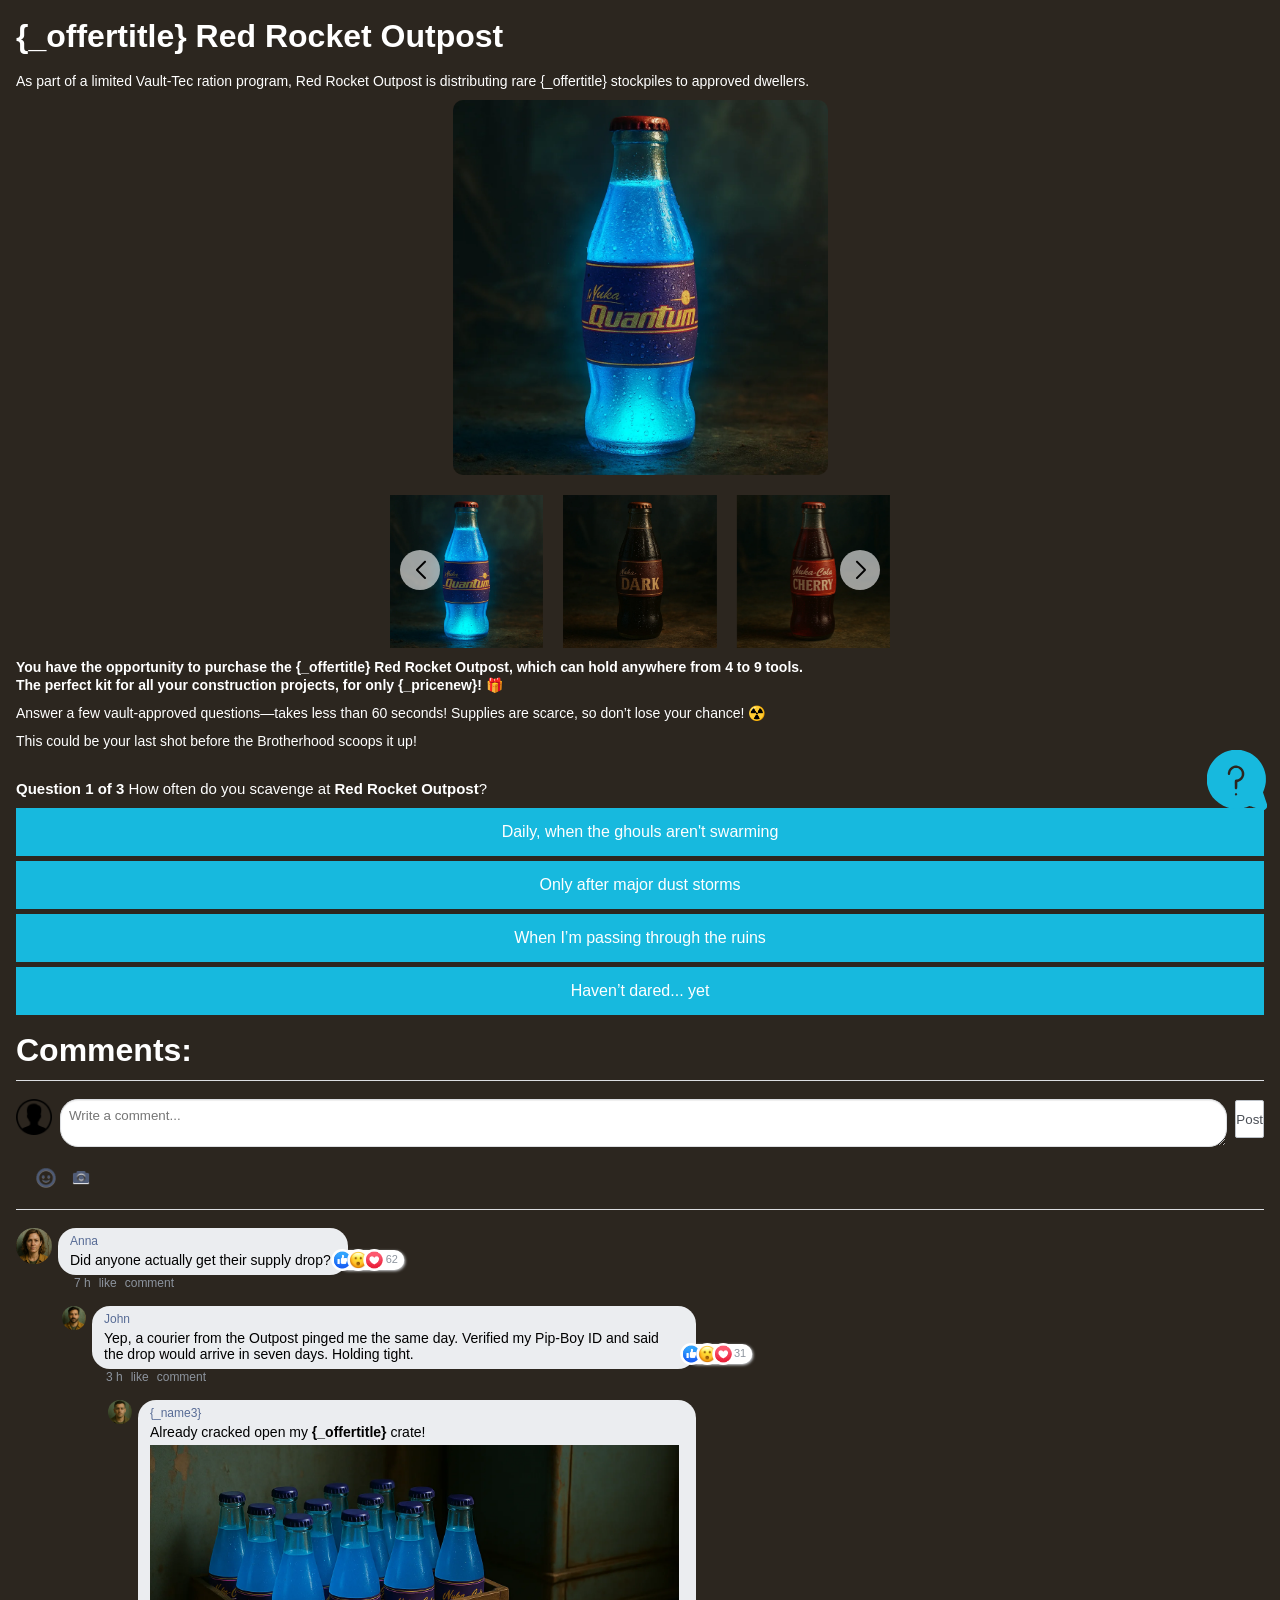
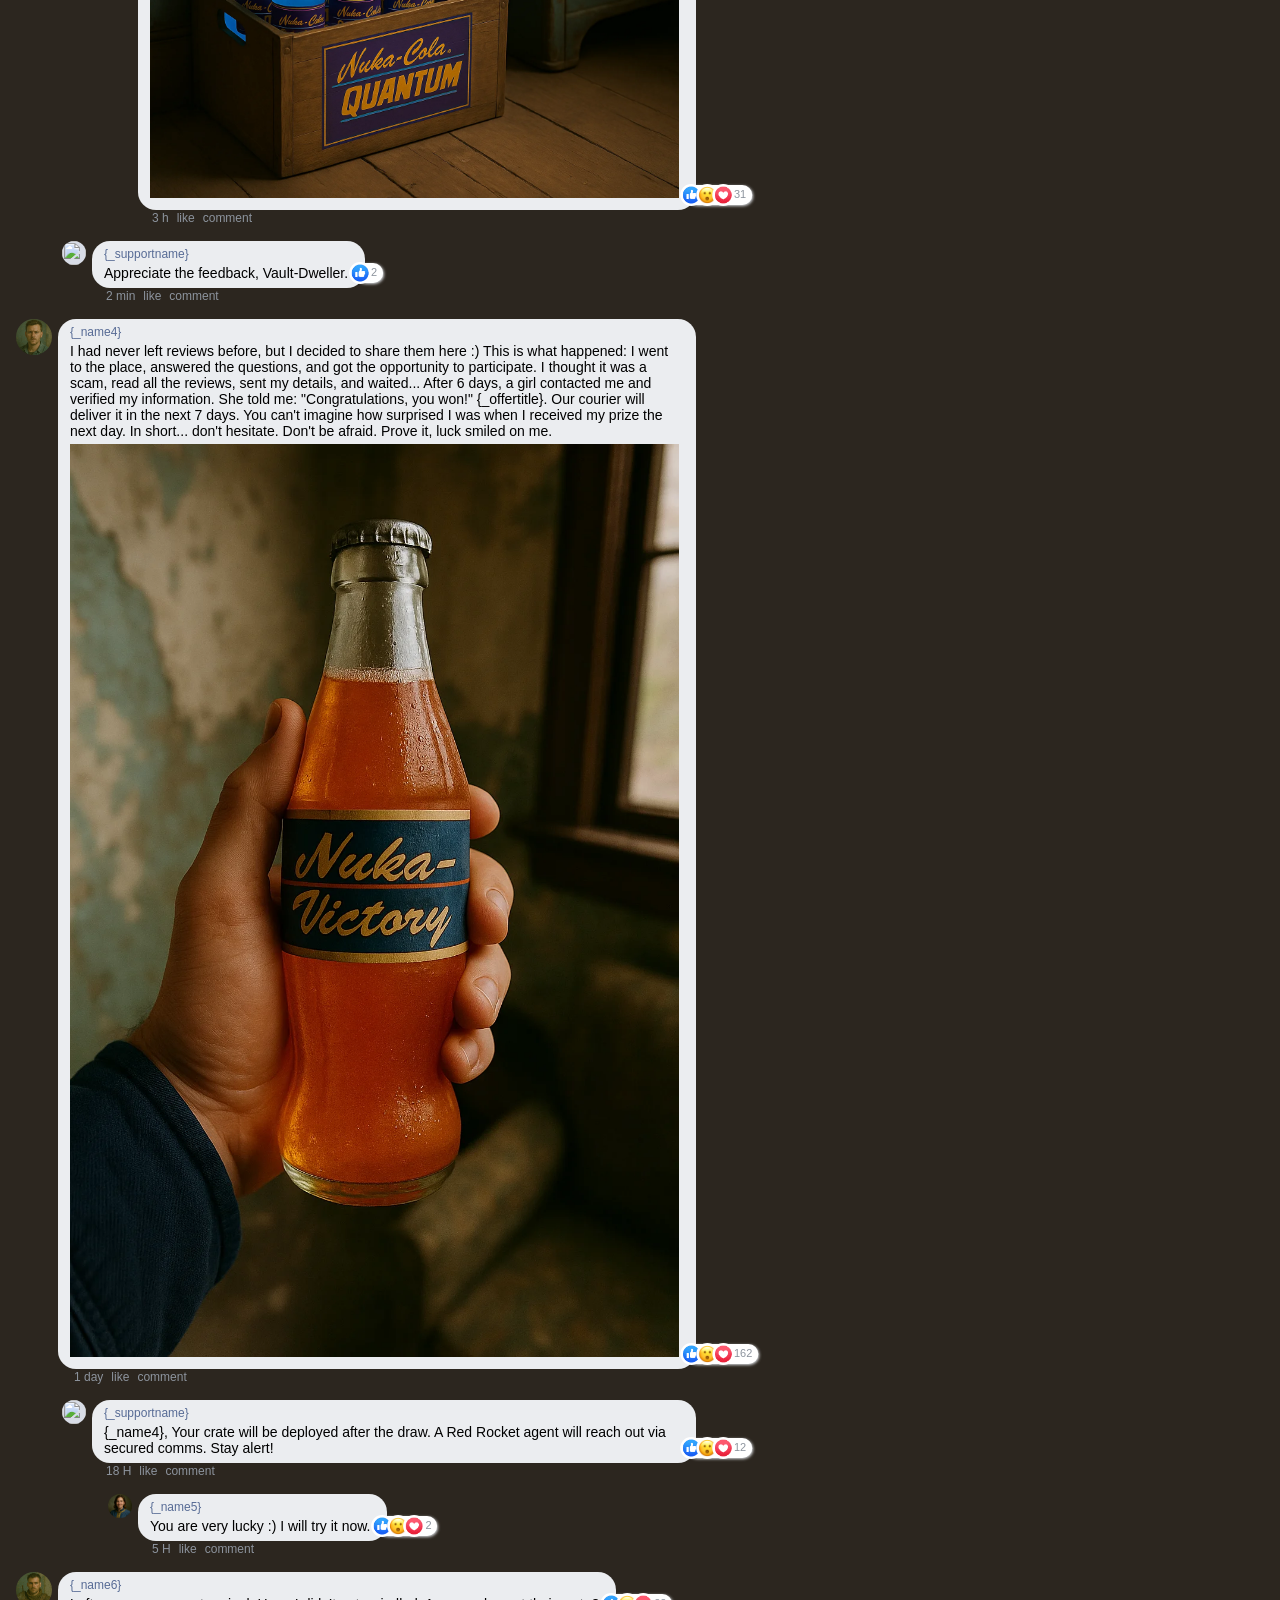
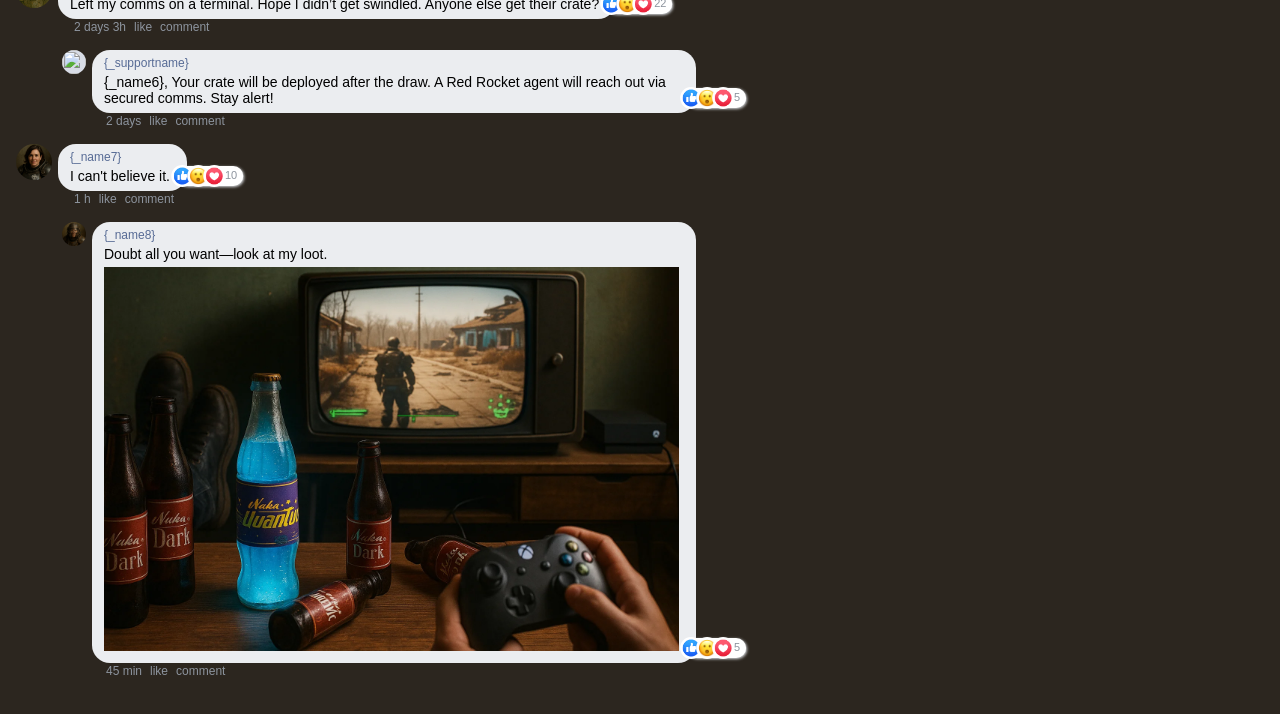
==== commit 97ae3e46: "added styles" ====
--- a/index.html
+++ b/index.html
@@ -16,6 +16,7 @@
     <link rel="stylesheet" href="css/faq.css">
     <link rel="stylesheet" href="css/scrollBtnTop.css">
     <link rel="stylesheet" href="css/quiz.css">
+    <link rel="stylesheet" href="product/css/common.css">
     <title class="text_page_title"></title>
 </head>
 <body>
--- a/css/styles.css
+++ b/css/styles.css
@@ -1,12 +1,8 @@
-:root {
-    --color-primary: #17b9de;
-    --text-color: #fff;
-}
-
 body {
     font-family: "Roboto", sans-serif;
     font-size: 16px;
     line-height: 20px;
+    background-color: var(--body-bg);
 }
 
 img {
@@ -46,12 +42,14 @@
     font-size: 14px;
     line-height: 18px;
     margin: 10px 0;
+    color: var(--text-color);
 }
 
 h1 {
     font-size: 32px;
     font-weight: bold;
     margin: 0 0 20px 0;
+    color: var(--text-color);
 
 }
 
@@ -61,19 +59,6 @@
 
     }
 }
-
-
-
-
-
-
-
-
-
-
-
-
-
 
 
 .preload {
--- a/css/comments.css
+++ b/css/comments.css
@@ -110,7 +110,8 @@
 .comment-form h2 {
     margin: 0 0 20px 0;
     font-weight: 700;
-    font-size: 32px
+    font-size: 32px;
+    color: var(--text-color);
 }
 
 .comment-form__body {
--- a/css/quiz.css
+++ b/css/quiz.css
@@ -6,6 +6,7 @@
     font-size: 15px;
     line-height: 18px;
     margin: 10px 0;
+    color: var(--quiz-text-color);
 }
 
 .question__text span {
@@ -26,12 +27,12 @@
     text-align: center;
     margin: 5px 0;
 
-    background-color: var(--color-primary);
+    background-color: var(--quiz-buttton-bg);
 
     -webkit-transition: .3s ease-in-out;
     -o-transition: .3s ease-in-out;
     transition: .3s ease-in-out;
-    color: var(--text-color);
+    color: var(--quiz-button-text-color);
 }
 
 .question__answer:hover {
--- a/product/css/common.css
+++ b/product/css/common.css
@@ -0,0 +1,13 @@
+:root {
+    --color-primary: #17b9de;
+    --text-color: #fff;
+    --body-bg: #2c261f;
+    --page-text-color: #fff;
+}
+
+
+:root {
+    --quiz-buttton-bg: #17b9de;
+    --quiz-button-text-color: #fff;
+    --quiz-text-color: #fff;
+}
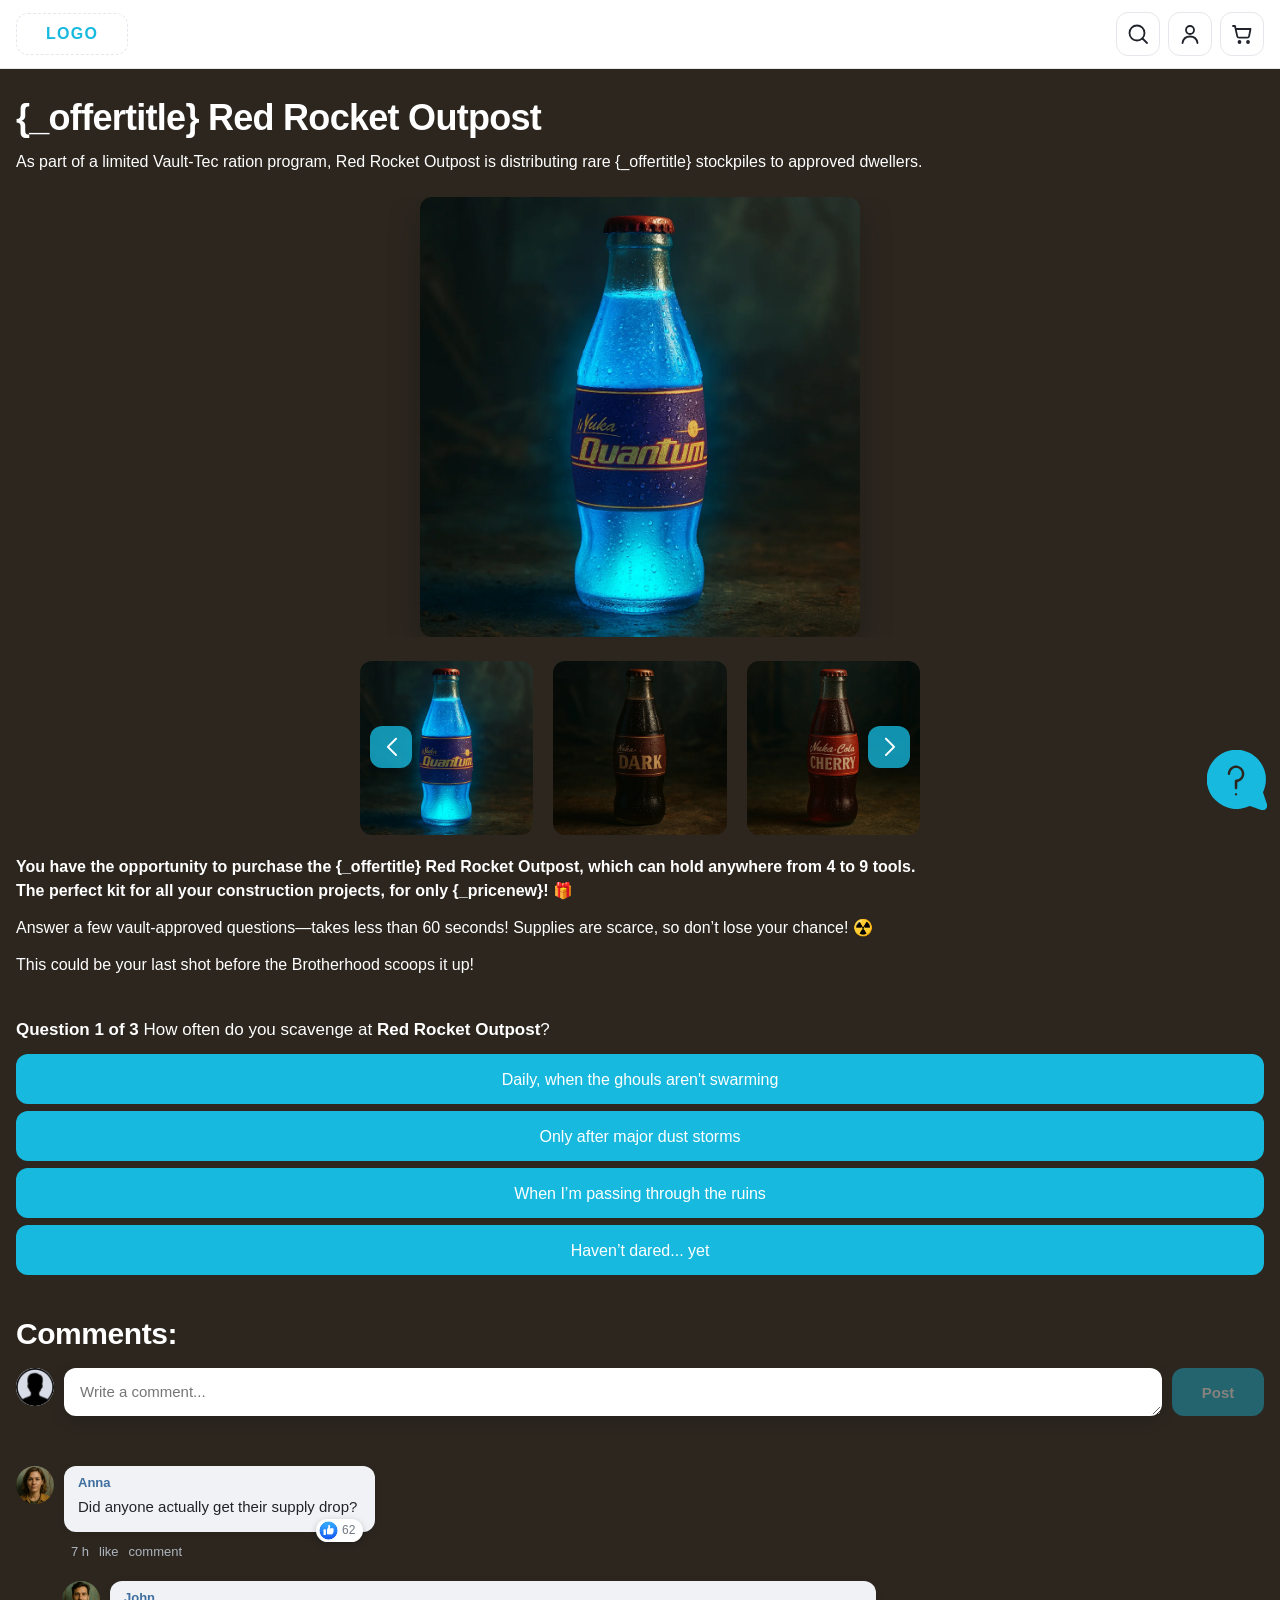
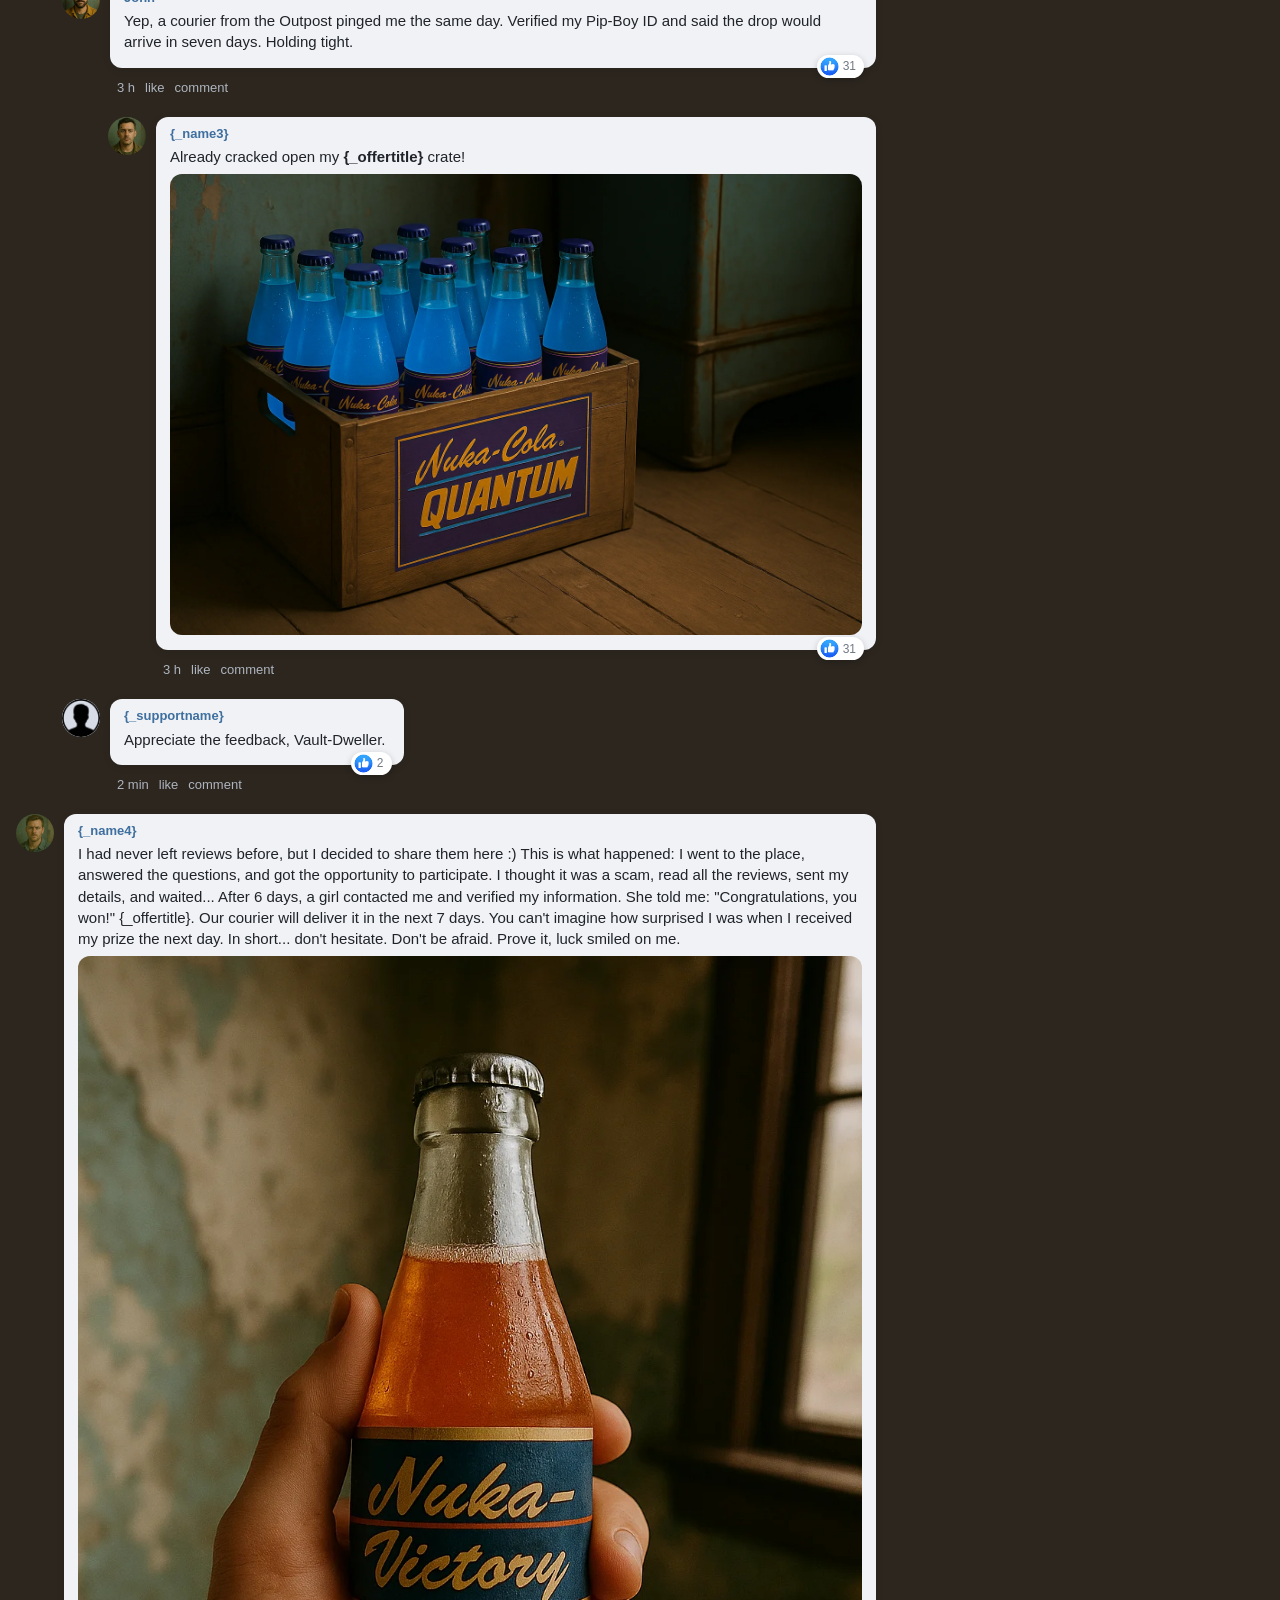
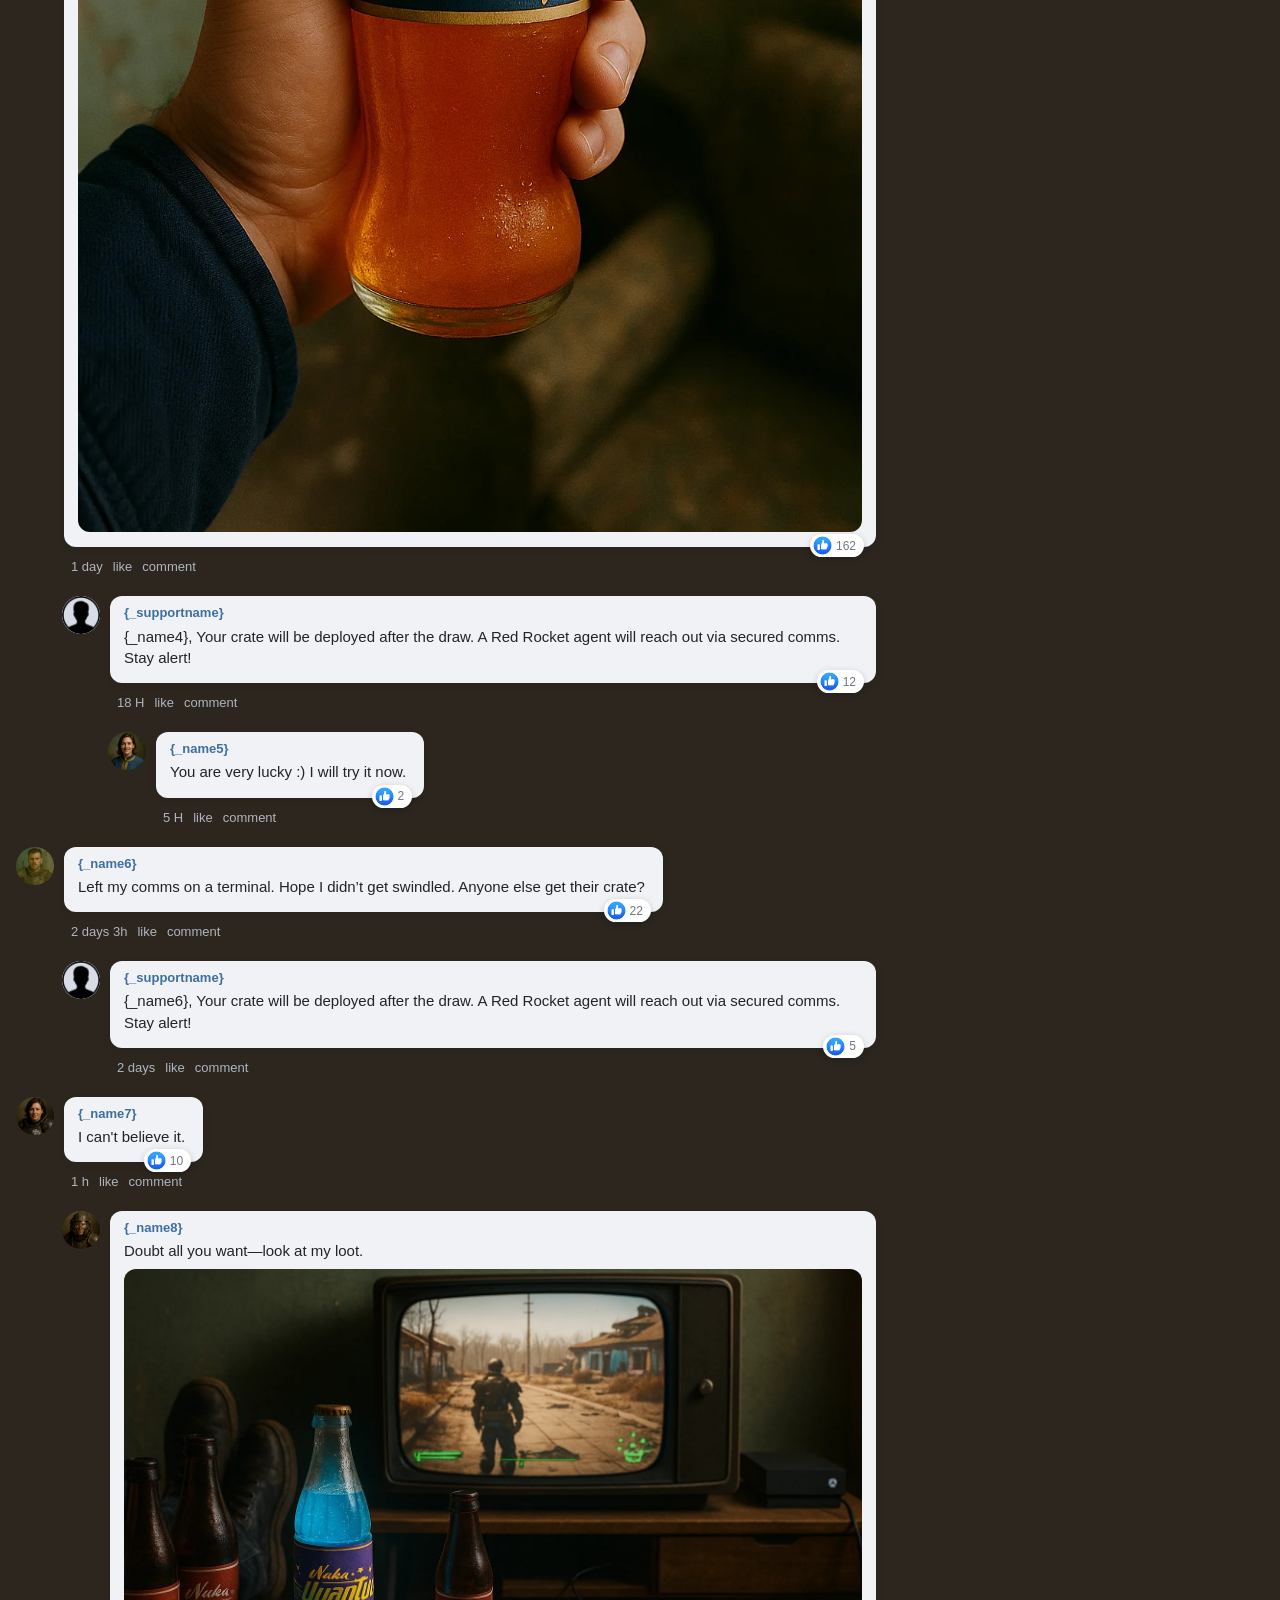
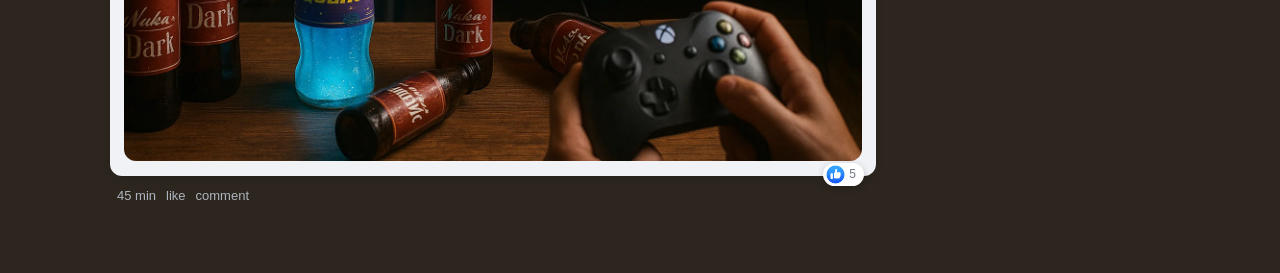
==== commit af20ffc6: "ver 1.1" ====
--- a/index.html
+++ b/index.html
@@ -3,7 +3,7 @@
 <head>
     <meta http-equiv="Content-Type" content="text/html; charset=UTF-8">
     <meta name="viewport" content="width=device-width, initial-scale=1.0, maximum-scale=1.0, user-scalable=no">
-    <link rel="icon" href="favicon.png" type="image/x-icon">
+<!--    <link rel="icon" href="favicon.png" type="image/x-icon">-->
     <link rel="icon" data-product-img="1_3.webp" type="image/x-icon">
     <link rel="stylesheet" href="css/reset.css">
     <link rel="stylesheet" href="css/styles.css">
@@ -134,32 +134,43 @@
 </div>
 <!--=====block_notifications======-->
 
-<!--&lt;!&ndash;=====block_header======&ndash;&gt;-->
-<!--<header class="header">-->
-<!--    <div class="container">-->
-<!--        &lt;!&ndash;=====header_logo======&ndash;&gt;-->
-<!--        <div class="header__logo">-->
-<!--            <img src="" alt="">-->
-<!--        </div>-->
-<!--        &lt;!&ndash;=====header_logo======&ndash;&gt;-->
-
-<!--        <div class="header__search">-->
-<!--            <input type="text" placeholder="What can we help you find today?">-->
-<!--            <button>-->
-<!--                <svg viewBox="0 0 24 24" width="20" height="20" fill="white" aria-hidden="true">-->
-<!--                    <path d="M10 2a8 8 0 1 1-6.32 12.9l-4.13 4.12 1.41 1.42 4.13-4.13A8 8 0 0 1 10 2zm0 2a6 6 0 1 0 0 12A6 6 0 0 0 10 4z"/>-->
-<!--                </svg>-->
-<!--            </button>-->
-<!--        </div>-->
-
-<!--        <div class="header__cart">-->
-<!--            <svg viewBox="0 0 24 24" width="24" height="24" fill="currentColor" aria-hidden="true">-->
-<!--                <path d="M7 4V2a1 1 0 1 1 2 0v2h6V2a1 1 0 1 1 2 0v2h3a1 1 0 0 1 1 1v2h-1l-1.68 12.16A2 2 0 0 1 16.34 21H7.66a2 2 0 0 1-1.98-1.84L4 7H3V5a1 1 0 0 1 1-1h3Zm0 4h10l1.5 10.5a.5.5 0 0 1-.5.5H7.66a.5.5 0 0 1-.5-.5L7 8Z"/>-->
-<!--            </svg>-->
-<!--        </div>-->
-<!--    </div>-->
-<!--</header>-->
-<!--&lt;!&ndash;=====block_header======&ndash;&gt;-->
+<!--=====block_header======-->
+<header class="header">
+    <div class="container">
+        <!--=====header_logo======-->
+        <div class="header__logo" aria-label="Logo placeholder">
+            <!-- Replace this placeholder with the product logo image. -->
+            <span class="header__logo-placeholder">LOGO</span>
+        </div>
+        <!--=====header_logo======-->
+
+        <div class="header__actions">
+            <button class="header__action" type="button" aria-label="Search">
+                <svg viewBox="0 0 24 24" aria-hidden="true">
+                    <circle cx="11" cy="11" r="7.5"></circle>
+                    <path d="m16.5 16.5 4.5 4.5"></path>
+                </svg>
+            </button>
+
+            <button class="header__action" type="button" aria-label="Profile">
+                <svg viewBox="0 0 24 24" aria-hidden="true">
+                    <circle cx="12" cy="8" r="4"></circle>
+                    <path d="M4.5 21c.7-4.2 3.2-6.5 7.5-6.5s6.8 2.3 7.5 6.5"></path>
+                </svg>
+            </button>
+
+            <button class="header__action header__cart" type="button" aria-label="Cart">
+                <svg viewBox="0 0 24 24" aria-hidden="true">
+                    <path d="M3 4h2l2.2 10.1a2 2 0 0 0 2 1.6h7.9a2 2 0 0 0 2-1.6L20.5 7H6"></path>
+                    <circle cx="9.5" cy="20" r="1"></circle>
+                    <circle cx="18" cy="20" r="1"></circle>
+                </svg>
+                <span class="header__cart-badge" hidden>1</span>
+            </button>
+        </div>
+    </div>
+</header>
+<!--=====block_header======-->
 
 
 
@@ -171,7 +182,7 @@
 
                 <!--=====block_main======-->
                 <div id="text-block">
-                    <h1 style="line-height: 1">
+                    <h1>
                         <span class="product-title"></span>
                     </h1>
                     <p class="product-subtitle"></p>
@@ -414,13 +425,11 @@
                 <div class="comment-form">
                     <h2>Comments:</h2>
                     <div class="comment-form__body">
-                        <img src="product/img/unnamed.png" alt="">
-                        <textarea id="textarea" placeholder="Write a comment..."></textarea>
+                        <div class="comment-add-avatar">
+                            <img src="product/img/unnamed.png" alt="">
+                        </div>
+                        <textarea id="textarea" rows="1" placeholder="Write a comment..."></textarea>
                         <button disabled="" id="commentBtn">Post</button>
-                        <div class="comment-form__icons">
-                            <img src="product/img/smile.png" alt="">
-                            <img src="product/img/camera.png" alt="">
-                        </div>
                     </div>
                 </div>
 
@@ -439,12 +448,6 @@
                                         <span>
                                             <img src="product/img/like.png" alt="">
                                         </span>
-                                    <span>
-                                            <img src="product/img/surprise.png" alt="">
-                                        </span>
-                                    <span>
-                                            <img src="product/img/love.png" alt="">
-                                        </span>
                                     <div>62</div>
                                 </ul>
                             </div>
@@ -468,12 +471,6 @@
                                         <ul class="comment__actions">
                                                 <span>
                                                     <img src="product/img/like.png" alt="">
-                                                </span>
-                                            <span>
-                                                    <img src="product/img/surprise.png" alt="">
-                                                </span>
-                                            <span>
-                                                    <img src="product/img/love.png" alt="">
                                                 </span>
                                             <div>31</div>
                                         </ul>
@@ -502,12 +499,6 @@
                                                         <span>
                                                             <img src="product/img/like.png" alt="">
                                                         </span>
-                                                    <span>
-                                                            <img src="product/img/surprise.png" alt="">
-                                                        </span>
-                                                    <span>
-                                                            <img src="product/img/love.png" alt="">
-                                                        </span>
                                                     <div>31</div>
                                                 </ul>
                                             </div>
@@ -523,7 +514,7 @@
                             <li class="comment__item">
                                 <div class="comment__container">
                                     <div class="comment__avatar">
-                                        <img src="favicon.png" alt="">
+                                        <img src="product/img/unnamed.png" alt="">
                                     </div>
                                     <div class="comment__content">
                                         <div class="comment__name text_comments_1-name-support">
@@ -565,12 +556,6 @@
                                         <span>
                                             <img src="product/img/like.png" alt="">
                                         </span>
-                                    <span>
-                                            <img src="product/img/surprise.png" alt="">
-                                        </span>
-                                    <span>
-                                            <img src="product/img/love.png" alt="">
-                                        </span>
                                     <div>162</div>
                                 </ul>
                             </div>
@@ -584,7 +569,7 @@
                             <li class="comment__item">
                                 <div class="comment__container">
                                     <div class="comment__avatar">
-                                        <img src="favicon.png" alt="">
+                                        <img src="product/img/unnamed.png" alt="">
                                     </div>
                                     <div class="comment__content">
                                         <div class="comment__name text_comments_1-name-support">
@@ -596,12 +581,6 @@
                                         <ul class="comment__actions">
                                                 <span>
                                                     <img src="product/img/like.png" alt="">
-                                                </span>
-                                            <span>
-                                                    <img src="product/img/surprise.png" alt="">
-                                                </span>
-                                            <span>
-                                                    <img src="product/img/love.png" alt="">
                                                 </span>
                                             <div>12</div>
                                         </ul>
@@ -627,12 +606,6 @@
                                                         <span>
                                                             <img src="product/img/like.png" alt="">
                                                         </span>
-                                                    <span>
-                                                            <img src="product/img/surprise.png" alt="">
-                                                        </span>
-                                                    <span>
-                                                            <img src="product/img/love.png" alt="">
-                                                        </span>
                                                     <div>2</div>
                                                 </ul>
                                             </div>
@@ -661,12 +634,6 @@
                                         <span>
                                             <img src="product/img/like.png" alt="">
                                         </span>
-                                    <span>
-                                            <img src="product/img/surprise.png" alt="">
-                                        </span>
-                                    <span>
-                                            <img src="product/img/love.png" alt="">
-                                        </span>
                                     <div>22</div>
                                 </ul>
                             </div>
@@ -680,7 +647,7 @@
                             <li class="comment__item">
                                 <div class="comment__container">
                                     <div class="comment__avatar">
-                                        <img src="favicon.png" alt="">
+                                        <img src="product/img/unnamed.png" alt="">
                                     </div>
                                     <div class="comment__content">
                                         <div class="comment__name text_comments_1-name-support">
@@ -692,12 +659,6 @@
                                         <ul class="comment__actions">
                                                 <span>
                                                     <img src="product/img/like.png" alt="">
-                                                </span>
-                                            <span>
-                                                    <img src="product/img/surprise.png" alt="">
-                                                </span>
-                                            <span>
-                                                    <img src="product/img/love.png" alt="">
                                                 </span>
                                             <div>5</div>
                                         </ul>
@@ -726,12 +687,6 @@
                                             <span>
                                                 <img src="product/img/like.png" alt="">
                                             </span>
-                                        <span>
-                                                <img src="product/img/surprise.png" alt="">
-                                            </span>
-                                        <span>
-                                                <img src="product/img/love.png" alt="">
-                                            </span>
                                         <div>10</div>
                                     </ul>
                                 </div>
@@ -758,12 +713,6 @@
                                             <ul class="comment__actions">
                                                     <span>
                                                         <img src="product/img/like.png" alt="">
-                                                    </span>
-                                                <span>
-                                                        <img src="product/img/surprise.png" alt="">
-                                                    </span>
-                                                <span>
-                                                        <img src="product/img/love.png" alt="">
                                                     </span>
                                                 <div>5</div>
                                             </ul>
@@ -973,7 +922,7 @@
                                         <img src="product/img/norton.png" alt="Norton">
                                     </div>
                                     <div class="secure-payment__item">
-                                        <img src="product/img/100percentsatisfaction.svg"
+                                        <img src="img/100percentsatisfaction.svg"
                                              alt="100% Satisfaction Guarantee">
                                     </div>
                                     <div class="secure-payment__item">
@@ -983,7 +932,7 @@
                                         <img src="product/img/tuikuanbaozhang.svg" alt="Refund Guarantee">
                                     </div>
                                     <div class="secure-payment__item">
-                                        <img src="product/img/anquanbaohu.svg" alt="Secure Protection">
+                                        <img src="img/anquanbaohu.svg" alt="Secure Protection">
                                     </div>
                                 </div>
                             </div>
@@ -1077,4 +1026,4 @@
 
 
 </body>
-</html>+</html>
--- a/css/styles.css
+++ b/css/styles.css
@@ -1,8 +1,10 @@
 body {
-    font-family: "Roboto", sans-serif;
+    font-family: -apple-system, BlinkMacSystemFont, "Segoe UI", Roboto, Arial, sans-serif;
     font-size: 16px;
-    line-height: 20px;
+    line-height: 1.5;
     background-color: var(--body-bg);
+    color: var(--page-text-color);
+    -webkit-font-smoothing: antialiased;
 }
 
 img {
@@ -24,8 +26,6 @@
     flex-direction: column;
     min-height: 100vh;
     overflow: hidden;
-    max-width: 1340px;
-    margin: 0 auto;
 }
 
 .lender {
@@ -35,28 +35,38 @@
 }
 
 .content {
-    padding: 20px 0;
+    padding: 28px 0 48px;
 }
 
 .content p {
-    font-size: 14px;
-    line-height: 18px;
-    margin: 10px 0;
+    font-size: 16px;
+    line-height: 1.55;
+    margin: 12px 0;
     color: var(--text-color);
 }
 
 h1 {
-    font-size: 32px;
-    font-weight: bold;
-    margin: 0 0 20px 0;
+    font-size: 36px;
+    line-height: 1.15;
+    font-weight: 750;
+    letter-spacing: -0.02em;
+    margin: 0 0 12px;
     color: var(--text-color);
-
 }
 
 @media (max-width:767px) {
+    .content {
+        padding: 20px 0 36px;
+    }
+
+    .content p {
+        font-size: 15px;
+        line-height: 1.5;
+    }
+
     h1 {
-        font-size: 24px;
-
+        font-size: 28px;
+        line-height: 1.15;
     }
 }
 
@@ -121,7 +131,7 @@
 
 .boxes {
     background-size: cover;
-    border-radius: 20px;
+    border-radius: var(--border-radius);
     position: relative;
     text-align: center;
 }
@@ -177,7 +187,7 @@
 
 .boxes {
     background-size: cover;
-    border-radius: 20px;
+    border-radius: var(--border-radius);
     position: relative;
     text-align: center
 }
@@ -234,7 +244,7 @@
 .instructions {
     padding: 10px;
     background-color: #e11e26;
-    border-radius: 4px;
+    border-radius: var(--border-radius);
     color: #fff;
     margin-top: 20px
 }
@@ -353,7 +363,8 @@
     font-size: 17px;
     font-weight: 500;
     padding: 10px 32px;
-    margin: 26px 5px 0 5px
+    margin: 26px 5px 0 5px;
+    border-radius: var(--border-radius);
 }
 
 .tremor_lower {
@@ -728,6 +739,10 @@
     border-radius: 50%;
     width: 7em;
     height: 7em;
+}
+
+#modal3 .modal-content > img {
+    border-radius: var(--border-radius);
 }
 
 .check-icon {
@@ -879,4 +894,4 @@
 .preload_title {
     text-align: center;
     line-height: 1;
-}+}
--- a/css/header.css
+++ b/css/header.css
@@ -1,63 +1,133 @@
 .header {
-  background-color: #f4f4f4;
-  padding: 10px 0;
-  width: 100%;
+    width: 100%;
+    padding: 10px 0;
+    border-bottom: 1px solid var(--header-border-color);
+    background: var(--header-bg);
 }
 
 .header .container {
-  max-width: 1348px;
-  margin: 0 auto;
-  display: flex;
-  align-items: center;
-  justify-content: space-between;
-  padding: 0 20px;
+    min-height: 48px;
+    display: flex;
+    align-items: center;
+    justify-content: space-between;
+    gap: 20px;
+}
+
+.header__logo {
+    min-width: 132px;
+    min-height: 44px;
+    display: flex;
+    align-items: center;
 }
 
 .header__logo img {
-  height: 40px;
+    display: block;
+    width: auto;
+    max-width: 190px;
+    max-height: 42px;
+    object-fit: contain;
 }
 
-.header__search {
-  display: flex;
-  flex: 1;
-  margin: 0 20px;
-  max-width: 600px;
+.header__logo-placeholder {
+    min-width: 112px;
+    min-height: 42px;
+    display: inline-flex;
+    align-items: center;
+    justify-content: center;
+    padding: 8px 14px;
+    border: 1px dashed var(--header-border-color);
+    border-radius: var(--border-radius);
+    color: var(--header-logo-color);
+    font-size: 16px;
+    line-height: 1;
+    font-weight: 800;
+    letter-spacing: 0.08em;
 }
 
-.header__search input {
-  flex: 1;
-  padding: 10px;
-  border: 1px solid #ccc;
-  background-color: #f9f9f9;
-  color: #ccc;
-  border-radius: 4px 0 0 4px;
-  outline: none;
-  text-overflow: ellipsis;
+.header__actions {
+    display: flex;
+    align-items: center;
+    gap: 8px;
 }
 
-.header__search button {
-  padding: 10px 15px;
-  background-color: #937d6e;
-  border: none;
-  border-radius: 0 4px 4px 0;
-  cursor: pointer;
-  display: flex;
-  align-items: center;
-  justify-content: center;
-  transition: background-color 0.2s ease;
+.header__action {
+    position: relative;
+    width: 44px;
+    height: 44px;
+    display: inline-flex;
+    align-items: center;
+    justify-content: center;
+    padding: 0;
+    border: 1px solid var(--header-border-color);
+    border-radius: var(--border-radius);
+    background: var(--header-icon-bg);
+    color: var(--header-icon-color);
+    transition: color 0.2s ease, background-color 0.2s ease, border-color 0.2s ease;
 }
 
-.header__search button:hover {
-  background-color: #000;
+.header__action:hover {
+    border-color: var(--header-icon-hover-color);
+    background: var(--header-icon-hover-bg);
+    color: var(--header-icon-hover-color);
 }
 
-.header__cart {
-  display: flex;
-  align-items: center;
-  color: black;
-  transition: color 0.2s ease;
+.header__action svg {
+    width: 24px;
+    height: 24px;
+    fill: none;
+    stroke: currentColor;
+    stroke-width: 1.8;
+    stroke-linecap: round;
+    stroke-linejoin: round;
 }
 
-.header__cart:hover svg {
-  color: #937d6e;
+.header__cart-badge {
+    position: absolute;
+    top: -5px;
+    right: -5px;
+    min-width: 20px;
+    height: 20px;
+    display: inline-flex;
+    align-items: center;
+    justify-content: center;
+    padding: 0 5px;
+    border: 2px solid var(--header-bg);
+    border-radius: var(--border-radius);
+    background: var(--header-cart-badge-bg);
+    color: var(--header-cart-badge-color);
+    font-size: 11px;
+    line-height: 1;
+    font-weight: 800;
 }
+
+.header__cart-badge[hidden] {
+    display: none;
+}
+
+@media (max-width: 600px) {
+    .header {
+        padding: 8px 0;
+    }
+
+    .header .container {
+        gap: 12px;
+    }
+
+    .header__logo {
+        min-width: 96px;
+    }
+
+    .header__logo-placeholder {
+        min-width: 92px;
+        padding-inline: 10px;
+    }
+
+    .header__action {
+        width: 40px;
+        height: 40px;
+    }
+
+    .header__actions {
+        gap: 6px;
+    }
+}
--- a/css/notifications.css
+++ b/css/notifications.css
@@ -1,8 +1,8 @@
 .notif {
     position: fixed;
-    top: 1%;
-    right: 1%;
-    max-width: 320px;
+    top: 15px;
+    right: 15px;
+    max-width: 500px;
     z-index: 5;
 }
 
@@ -13,15 +13,21 @@
 }
 
 .notif__item {
+    position: relative;
     display: flex;
-    align-items: center;
+    align-items: start;
     justify-content: space-between;
     gap: 10px;
-    padding: 6px 10px;
-    margin-top: 5px;
+    padding: 12px;
     border: 1px solid #e2dede;
-    border-radius: 20px;
-    background-color: #fff;
+    border-radius: var(--border-radius);
+    background-color: var(--notification-surface-bg);
+    color: var(--notification-text-color);
+}
+
+.notif__content {
+    flex: 1;
+    min-width: 0;
 }
 
 .notif__image img,
@@ -34,6 +40,7 @@
 .notif__image img {
     max-width: 50px;
     max-height: 50px;
+    border-radius: var(--border-radius);
 }
 
 .notif__icon img {
@@ -42,7 +49,7 @@
 }
 
 .notif__desc {
-    color: #134094;
+    color: var(--notification-accent-color);
 }
 
 .notif__location {
@@ -50,10 +57,21 @@
 }
 
 .notif__close {
+    position: absolute;
+    top: 5px;
+    right: 5px;
+    display: flex;
+    align-items: center;
+    justify-content: center;
     background: none;
     border: none;
     padding: 0;
     cursor: pointer;
+}
+
+.notif__close img {
+    width: 22px;
+    height: 22px;
 }
 
 .notif--show {
@@ -62,6 +80,12 @@
 
 .notif--hide {
     animation: fadeOut 1.5s linear;
+}
+
+.notif__footer {
+    display: flex;
+    align-items: center;
+    gap: 10px;
 }
 
 @keyframes fadeIn {
--- a/css/comments.css
+++ b/css/comments.css
@@ -1,344 +1,247 @@
 .comment-form {
-    padding: 10px 0;
+    padding: 24px 0 50px;
 }
 
 .comment-form h2 {
-    margin: 0 0 20px 0;
+    margin: 0 0 16px;
+    color: var(--text-color);
+    font-size: 30px;
+    line-height: 1.2;
+    font-weight: 750;
+    letter-spacing: -0.015em;
+}
+
+.comment-form__body {
+    display: grid;
+    grid-template-columns: 38px minmax(0, 1fr) auto;
+    align-items: start;
+    gap: 10px;
+    margin: 0;
+    padding: 0;
+}
+
+.comment-add-avatar {
+    width: 38px;
+    height: 38px;
+    display: flex;
+}
+
+.comment-add-avatar img {
+    border-radius: 50%;
+    object-fit: cover;
+    background: #d8dce6;
+}
+
+.comment-form__body textarea {
+    width: 100%;
+    min-height: 48px;
+    max-height: 140px;
+    padding: 12px 15px;
+    resize: vertical;
+    border: 1px solid rgba(255, 255, 255, 0.18);
+    border-radius: var(--border-radius);
+    background: #fff;
+    color: var(--comment-text-color);
+    box-shadow: 0 5px 16px rgba(0, 0, 0, 0.12);
+    font: inherit;
+    font-size: 15px;
+    line-height: 1.45;
+    transition: border-color 0.2s ease, box-shadow 0.2s ease;
+}
+
+.comment-form__body textarea:focus {
+    border-color: var(--color-primary);
+    box-shadow: 0 0 0 3px rgba(var(--color-primary-rgb), 0.18);
+}
+
+.comment-form__body button {
+    min-width: 92px;
+    min-height: 48px;
+    padding: 0 18px;
+    border: 0;
+    border-radius: var(--border-radius);
+    background: var(--comment-submit-bg);
+    color: var(--comment-submit-text-color);
+    font-size: 15px;
+    line-height: 1;
     font-weight: 700;
-    font-size: 32px;
-}
-
-.comment-form__body {
-    border-top: 1px solid #dddfe2;
-    border-bottom: 1px solid #dddfe2;
-    margin: 8px 0;
-    padding-top: 18px;
-    display: -webkit-box;
-    display: -ms-flexbox;
-    display: flex;
-    -ms-flex-wrap: wrap;
+    transition: opacity 0.2s ease, transform 0.2s ease;
+    -webkit-appearance: none;
+}
+
+.comment-form__body button:not(:disabled):hover {
+    transform: translateY(-1px);
+}
+
+.comment-form__body button:disabled {
+    background: var(--comment-submit-bg);
+    color: var(--comment-submit-text-color);
+    cursor: not-allowed;
+    opacity: 0.42;
+}
+
+.comment__list {
+    width: 100%;
+    max-width: 860px;
+    margin: 0;
+}
+
+.comment__container {
+    display: flex;
     flex-wrap: wrap;
-    -webkit-box-align: start;
-    -ms-flex-align: start;
     align-items: flex-start;
+    column-gap: 10px;
+    row-gap: 5px;
+    margin-bottom: 20px;
+}
+
+.comment__avatar {
+    flex: 0 0 38px;
+    width: 38px;
+    height: 38px;
+    overflow: hidden;
+    border-radius: 50%;
+    background: #d8dce6;
+}
+
+.comment__avatar img {
+    width: 100%;
+    height: 100%;
+    object-fit: cover;
+}
+
+.comment__content {
     position: relative;
-}
-
-.comment-form__body>img {
-    left: 0;
-    width: 36px;
-    margin-right: 8px;
-}
-
-.comment-form__body textarea {
-    -webkit-box-flex: 99999999;
-    -ms-flex: 99999999;
-    flex: 99999999;
-    border-radius: 18px;
-    background: #fff;
-    border: 1px solid #dddfe2;
-    -webkit-box-shadow: inset 0 1px 1px 0 rgba(0, 0, 0, .07);
-    box-shadow: inset 0 1px 1px 0 rgba(0, 0, 0, .07);
-    margin-left: 0;
-    padding: 8px;
-
-}
-
-.comment-form__body button:disabled {
-    border-color: #bec3c9;
-    background-color: #fff;
-    color: #4b4f56;
-}
-
-.comment-form__body button {
-    height: 38px;
-    margin: 1px 0 0 8px;
-    background-color: #4080ff;
-    background-image: none;
-    border: 1px solid #8d949e;
-    border-radius: 2px;
-    text-shadow: none;
-    color: #fff;
-
-    outline: 0;
-    -webkit-appearance: button;
-}
-
-.comment-form__icons {
-    width: 100%;
-    display: -webkit-box;
-    display: -ms-flexbox;
-    display: flex;
-    -webkit-box-align: center;
-    -ms-flex-align: center;
-    align-items: center;
-    -ms-flex-wrap: wrap;
-    flex-wrap: wrap;
-    padding: 20px 0 20px 20px;
-}
-
-.comment-form__icons img {
-    width: 20px;
-    margin-right: 15px;
-}
-
-.comment-form__body button:disabled {
-    border-color: #bec3c9;
-    background-color: #fff;
-    color: #4b4f56;
-}
-
-.comment-form__body button {
-    height: 38px;
-    margin: 1px 0 0 8px;
-    background-color: #4080ff;
-    background-image: none;
-    border: 1px solid #8d949e;
-    border-radius: 2px;
-    text-shadow: none;
-    color: #fff;
-
-    outline: 0;
-    -webkit-appearance: button;
-}
-
-
-.comment-form {
-    padding: 10px 0
-}
-
-.comment-form h2 {
-    margin: 0 0 20px 0;
+    flex: 0 1 auto;
+    min-width: 0;
+    max-width: calc(100% - 48px);
+    padding: 9px 14px 15px;
+    border-radius: var(--border-radius);
+    background: var(--comment-surface-bg);
+    color: var(--comment-text-color);
+    box-shadow: 0 2px 8px rgba(0, 0, 0, 0.08);
+}
+
+.comment__name {
+    padding: 0 0 4px;
+    color: var(--comment-name-color);
+    font-size: 13px;
+    line-height: 1.25;
     font-weight: 700;
-    font-size: 32px;
-    color: var(--text-color);
-}
-
-.comment-form__body {
-    border-top: 1px solid #dddfe2;
-    border-bottom: 1px solid #dddfe2;
-    margin: 8px 0;
-    padding-top: 18px;
-    display: -webkit-box;
-    display: -ms-flexbox;
-    display: flex;
-    -ms-flex-wrap: wrap;
-    flex-wrap: wrap;
-    -webkit-box-align: start;
-    -ms-flex-align: start;
-    align-items: flex-start;
-    position: relative
-}
-
-.comment-form__body>img {
-    left: 0;
-    width: 36px;
-    margin-right: 8px
-}
-
-.comment-form__body textarea {
-    -webkit-box-flex: 99999999;
-    -ms-flex: 99999999;
-    flex: 99999999;
-    border-radius: 18px;
-    background: #fff;
-    border: 1px solid #dddfe2;
-    -webkit-box-shadow: inset 0 1px 1px 0 rgba(0, 0, 0, .07);
-    box-shadow: inset 0 1px 1px 0 rgba(0, 0, 0, .07);
-    margin-left: 0;
-    padding: 8px;
-    font-family: Arial
-}
-
-@media only screen and (max-width:500px) {
-    .comment-form__body textarea {
-        height: 38px
-    }
-}
-
-.comment-form__body button {
-    height: 38px;
-    margin: 1px 0 0 8px;
-    background-color: #4080ff;
-    background-image: none;
-    border: 1px solid #8d949e;
-    border-radius: 2px;
-    text-shadow: none;
-    color: #fff;
-
-    outline: 0;
-    -webkit-appearance: button
-}
-
-.comment-form__body button:disabled {
-    border-color: #bec3c9;
-    background-color: #fff;
-    color: #4b4f56
-}
-
-.comment-form__icons {
-    width: 100%;
-    display: -webkit-box;
-    display: -ms-flexbox;
-    display: flex;
-    -webkit-box-align: center;
-    -ms-flex-align: center;
-    align-items: center;
-    -ms-flex-wrap: wrap;
-    flex-wrap: wrap;
-    padding: 20px 0 20px 20px
-}
-
-.comment-form__icons img {
-    width: 20px;
-    margin-right: 15px
-}
-
-.comment__list {
-    max-width: 680px;
-    margin-right: 62px
-}
-
-.comment__avatar {
-    width: 36px;
-    height: 36px;
-    border-radius: 50%;
-    overflow: hidden;
-    margin-right: 6px;
-    background: #d8dce6
-}
-
-.comment__avatar img {
-    width: 100%;
-    height: 100%;
-    -o-object-fit: cover;
-    object-fit: cover
-}
-
-.comment__container {
-    display: -webkit-box;
-    display: -ms-flexbox;
-    display: flex;
-    -ms-flex-wrap: wrap;
-    flex-wrap: wrap;
-    margin-bottom: 15px
-}
-
-.comment__content {
-    max-width: calc(100% - 42px);
-    background-color: #ebedf0;
-    border-radius: 18px;
-    line-height: 16px;
-    margin-top: 0;
-    min-width: 0;
-    padding: 6px 12px 7px 12px;
-    position: relative
-}
-
-.comment__name {
-    font-size: 12px;
-    line-height: 14px;
-    padding: 0 0 4px 0;
-    color: #576b95;
-    cursor: pointer
+    cursor: pointer;
 }
 
 .comment__text {
-    font-size: 14px;
-    padding-right: 5px;
+    padding-right: 4px;
     overflow-wrap: anywhere;
-    line-height: 16px
-
+    font-size: 15px;
+    line-height: 1.42;
 }
 
 .comment__img img {
     width: 100%;
-    padding: 5px 5px 5px 0
+    margin-top: 7px;
+    border-radius: var(--border-radius);
 }
 
 .comment__actions {
     position: absolute;
-    right: 10px;
-    bottom: 5px;
-    -webkit-transform: translateX(100%);
-    -ms-transform: translateX(100%);
-    transform: translateX(100%);
-    display: -webkit-box;
-    display: -ms-flexbox;
-    display: flex;
-    -ms-flex-wrap: wrap;
-    flex-wrap: wrap;
-    -webkit-box-align: center;
-    -ms-flex-align: center;
+    right: 12px;
+    bottom: -10px;
+    z-index: 2;
+    display: flex;
     align-items: center;
+    gap: 4px;
+    min-height: 23px;
+    padding: 2px 8px 2px 3px;
+    border-radius: var(--border-radius);
     background: #fff;
-    border-radius: 10px;
-    -webkit-box-shadow: 1px 1px 3px 0 #dadde1;
-    box-shadow: 1px 1px 3px 0 #dadde1;
-    font-weight: 400;
-    height: 20px;
-    color: #8d949e;
-    font-size: 11px;
-    padding-right: 6px;
-    padding-bottom: 4px;
-    z-index: 2
+    color: #717884;
+    box-shadow: 0 2px 7px rgba(0, 0, 0, 0.2);
+    font-size: 12px;
+    line-height: 1;
 }
 
 .comment__actions span {
-    margin-left: -6px;
-    -webkit-transform: translateY(-1px);
-    -ms-transform: translateY(-1px);
-    transform: translateY(-1px);
-    padding: 2px;
-    width: 22px;
-    height: 22px;
-    border-radius: 50%;
-    background-color: #fff
-}
-
-.comment__actions div {
-    -webkit-transform: translateY(-2px);
-    -ms-transform: translateY(-2px);
-    transform: translateY(-2px)
+    display: flex;
+    width: 19px;
+    height: 19px;
+    align-items: center;
+    justify-content: center;
+    overflow: hidden;
+    border-radius: var(--border-radius);
+}
+
+.comment__actions span img {
+    width: 100%;
+    height: 100%;
+    object-fit: contain;
 }
 
 .comment__time {
-    width: 100%;
-    display: -webkit-box;
-    display: -ms-flexbox;
-    display: flex;
-    -ms-flex-wrap: wrap;
-    flex-wrap: wrap;
-    padding-left: 54px;
-    color: #8d949e;
-    font-size: 12px;
-    line-height: 16px;
+    display: flex;
+    width: 100%;
+    align-items: center;
+    margin-top: 7px;
+    padding-left: 50px;
+    color: var(--comment-muted-color);
+    font-size: 13px;
+    line-height: 1.3;
     white-space: nowrap;
-    margin: 0;
-    position: relative;
-    -webkit-box-align: center;
-    -ms-flex-align: center;
-    align-items: center;
-    list-style-type: none
 }
 
 .comment__time span {
-    padding: 0 4px
-}
-
-.comment__item>ul {
-    padding-left: 46px
-}
-
-.comment__item .comment__item .comment__avatar {
-    width: 24px;
-    height: 24px
-}
-
-.comment__item .comment__item .comment__content {
-    max-width: calc(100% - 30px)
-}
-
-.comment__item .comment__item .comment__time {
-    padding-left: 40px
-}
+    padding: 0 5px;
+}
+
+.comment__time span:nth-child(n + 2) {
+    cursor: pointer;
+    transition: color 0.2s ease;
+}
+
+.comment__time span:nth-child(n + 2):hover {
+    color: var(--color-primary);
+}
+
+.comment__item > ul {
+    padding-left: 46px;
+}
+
+@media (max-width: 600px) {
+    .comment-form {
+        padding-top: 20px;
+    }
+
+    .comment-form h2 {
+        font-size: 26px;
+    }
+
+    .comment-form__body {
+        grid-template-columns: 38px minmax(0, 1fr);
+        gap: 8px;
+    }
+
+    .comment-form__body > img {
+        width: 38px;
+        height: 38px;
+    }
+
+    .comment-form__body button {
+        grid-column: 2;
+        min-width: 104px;
+        min-height: 42px;
+        justify-self: end;
+    }
+
+    .comment__content {
+        padding: 8px 12px 14px;
+    }
+
+    .comment__text {
+        font-size: 14px;
+    }
+
+    .comment__item > ul {
+        padding-left: 24px;
+    }
+}
--- a/css/prefill.css
+++ b/css/prefill.css
@@ -1,6 +1,6 @@
 .prefil {
     font-size: 14px;
-    color: #545454;
+    color: var(--prefill-text-color);
     line-height: 1.15;
     word-wrap: break-word;
 
@@ -60,6 +60,7 @@
 
 .slider__selected img {
     max-height: 350px;
+    border-radius: var(--border-radius);
 }
 
 @media (max-width: 375px) {
@@ -99,11 +100,11 @@
     height: 80px;
     padding: 5px;
     border: 2px solid #ccc;
-    border-radius: 8px;
+    border-radius: var(--border-radius);
 }
 
 .slider__item--active {
-    border-color: black;
+    border-color: var(--color-primary);
 }
 
 .slider__item img {
@@ -137,12 +138,14 @@
 }
 
 .secure-payment {
-    border: 2px solid #e0e0e0;
-    border-radius: 8px;
+    border: 2px solid var(--secure-payment-border-color);
+    border-radius: var(--border-radius);
     padding: 20px;
     text-align: center;
     max-width: 480px;
     margin: 0 auto;
+    background: var(--secure-payment-surface-bg);
+    color: var(--secure-payment-text-color);
 
     position: relative;
     margin-top: 20px;
@@ -151,16 +154,16 @@
 
 
 .secure-payment__title {
-    background-color: white;
+    background-color: var(--secure-payment-surface-bg);
     max-width: fit-content;
-    font-size: 15px;
+    font-size: 11px;
     font-weight: bold;
     margin-bottom: 20px;
     width: 100%;
     position: absolute;
     top: -10px;
     left: 50%;
-    color: black;
+    color: var(--secure-payment-text-color);
     transform: translateX(-50%);
 
 
@@ -181,9 +184,10 @@
     justify-content: center;
     width: 80px;
     height: 35px;
-    border: 1px solid #e0e0e0;
-    border-radius: 6px;
+    border: 1px solid var(--secure-payment-border-color);
+    border-radius: var(--border-radius);
     padding: 2px;
+    background: var(--secure-payment-surface-bg);
     box-shadow: 0 2px 4px rgba(0, 0, 0, 0.1);
 }
 
@@ -274,7 +278,7 @@
 
     color: black;
     border: 1px solid #ccc;
-    border-radius: 3px;
+    border-radius: var(--border-radius);
     box-sizing: border-box;
     width: 100%;
     line-height: 1rem;
@@ -290,7 +294,7 @@
     padding: 0 3px;
     color: #777;
     background-color: #fafafa;
-    border-radius: 3px;
+    border-radius: var(--border-radius);
 
     pointer-events: none;
 }
@@ -314,7 +318,7 @@
     color: var(--text-color);
     font-size: 1em;
     font-weight: 600;
-    border-radius: 4px;
+    border-radius: var(--border-radius);
     padding: 13px 15px 12px;
     margin-top: 0;
     -webkit-transition: none;
@@ -336,7 +340,7 @@
     overflow: hidden;
     background-color: #fff;
     border: 1px solid #ccc;
-    border-radius: 5px;
+    border-radius: var(--border-radius);
     margin-bottom: 50px;
 }
 
@@ -369,7 +373,7 @@
     height: 40px;
     font-size: 16px;
     border: 1px solid #ccc;
-    border-radius: 5px;
+    border-radius: var(--border-radius);
     outline: none;
 }
 
@@ -388,7 +392,7 @@
 .iti__selected-flag {
     background-color: #ededec;
     border-right: 1px solid #ddd;
-    border-radius: 3px 0 0 3px;
+    border-radius: var(--border-radius);
     padding-left: 10px;
     padding-right: 10px;
     height: 38px;
@@ -431,4 +435,4 @@
 main.prefil.fade-in {
     opacity: 1;
     display: block;
-}+}
--- a/css/faq.css
+++ b/css/faq.css
@@ -18,7 +18,8 @@
     width: 100%;
     max-width: 420px;
     padding: 10px;
-    background: #f5f5f5;
+    background: var(--faq-surface-bg);
+    color: var(--faq-text-color);
     -webkit-transform: translateX(100%);
     -ms-transform: translateX(100%);
     transform: translateX(100%);
@@ -75,7 +76,7 @@
 }
 
 .accordion__header.active {
-    color: var(--color-primary)
+    color: var(--faq-active-text-color)
 }
 
 .accordion__header.active:after {
@@ -85,8 +86,17 @@
 }
 
 .accordion__body {
-    transition: .3s ease-in-out;
-    margin-bottom: 16px;
+    max-height: 0;
+    overflow: hidden;
+    opacity: 0;
+    margin-bottom: 0;
+    color: var(--faq-text-color);
     font-size: 16px;
-    display: none
-}+    line-height: 1.45;
+    transition: max-height .35s ease, opacity .25s ease, margin-bottom .35s ease
+}
+
+.accordion__body.active {
+    opacity: 1;
+    margin-bottom: 16px
+}
--- a/css/scrollBtnTop.css
+++ b/css/scrollBtnTop.css
@@ -2,7 +2,7 @@
     background-color: var(--color-primary);
     outline: 0;
     border: none;
-    border-radius: 50%;
+    border-radius: var(--border-radius);
     color: #fff;
     cursor: pointer;
     font-size: 16px;
@@ -36,4 +36,4 @@
     -webkit-transform: translateY(0);
     -ms-transform: translateY(0);
     transform: translateY(0)
-}+}
--- a/css/quiz.css
+++ b/css/quiz.css
@@ -3,9 +3,9 @@
 }
 
 .question__text {
-    font-size: 15px;
-    line-height: 18px;
-    margin: 10px 0;
+    font-size: 17px;
+    line-height: 1.45;
+    margin: 18px 0 12px;
     color: var(--quiz-text-color);
 }
 
@@ -23,11 +23,15 @@
     -webkit-box-pack: center;
     -ms-flex-pack: center;
     justify-content: center;
-    height: 48px;
+    min-height: 50px;
+    padding: 12px 18px;
+    font-size: 16px;
+    line-height: 1.35;
     text-align: center;
-    margin: 5px 0;
+    margin: 7px 0;
 
     background-color: var(--quiz-buttton-bg);
+    border-radius: var(--border-radius);
 
     -webkit-transition: .3s ease-in-out;
     -o-transition: .3s ease-in-out;
@@ -37,6 +41,18 @@
 
 .question__answer:hover {
     opacity: 0.8;
+}
+
+@media (max-width: 767px) {
+    .question__text {
+        font-size: 16px;
+    }
+
+    .question__answer {
+        min-height: 48px;
+        padding: 11px 14px;
+        font-size: 15px;
+    }
 }
 
 .question__item {
@@ -63,4 +79,4 @@
     display: none;
     opacity: 0;
     transition: opacity 1s ease-in-out;
-}+}
--- a/product/css/common.css
+++ b/product/css/common.css
@@ -1,8 +1,44 @@
 :root {
     --color-primary: #17b9de;
+    --color-primary-rgb: 23, 185, 222;
+    --border-radius: 12px;
     --text-color: #fff;
     --body-bg: #2c261f;
     --page-text-color: #fff;
+
+    --header-bg: #fff;
+    --header-border-color: #e4e7eb;
+    --header-logo-color: var(--color-primary);
+    --header-icon-color: #20242a;
+    --header-icon-hover-color: var(--color-primary);
+    --header-icon-bg: #fff;
+    --header-icon-hover-bg: rgba(var(--color-primary-rgb), 0.1);
+    --header-cart-badge-bg: var(--color-primary);
+    --header-cart-badge-color: #fff;
+
+    --swiper-button-bg: rgba(var(--color-primary-rgb), 0.78);
+    --swiper-button-bg-hover: rgba(var(--color-primary-rgb), 0.96);
+    --swiper-button-icon-color: #fff;
+
+    --faq-surface-bg: #f5f5f5;
+    --faq-text-color: #20242a;
+    --faq-active-text-color: var(--color-primary);
+
+    --notification-surface-bg: #fff;
+    --notification-text-color: #20242a;
+    --notification-accent-color: #134094;
+
+    --prefill-text-color: #fff;
+    --secure-payment-surface-bg: #fff;
+    --secure-payment-text-color: #20242a;
+    --secure-payment-border-color: #e0e0e0;
+
+    --comment-surface-bg: #f0f2f5;
+    --comment-text-color: #20242a;
+    --comment-name-color: #3f6f9f;
+    --comment-muted-color: #aeb5bf;
+    --comment-submit-bg: var(--color-primary);
+    --comment-submit-text-color: #fff;
 }
 
 
@@ -10,4 +46,4 @@
     --quiz-buttton-bg: #17b9de;
     --quiz-button-text-color: #fff;
     --quiz-text-color: #fff;
-}+}
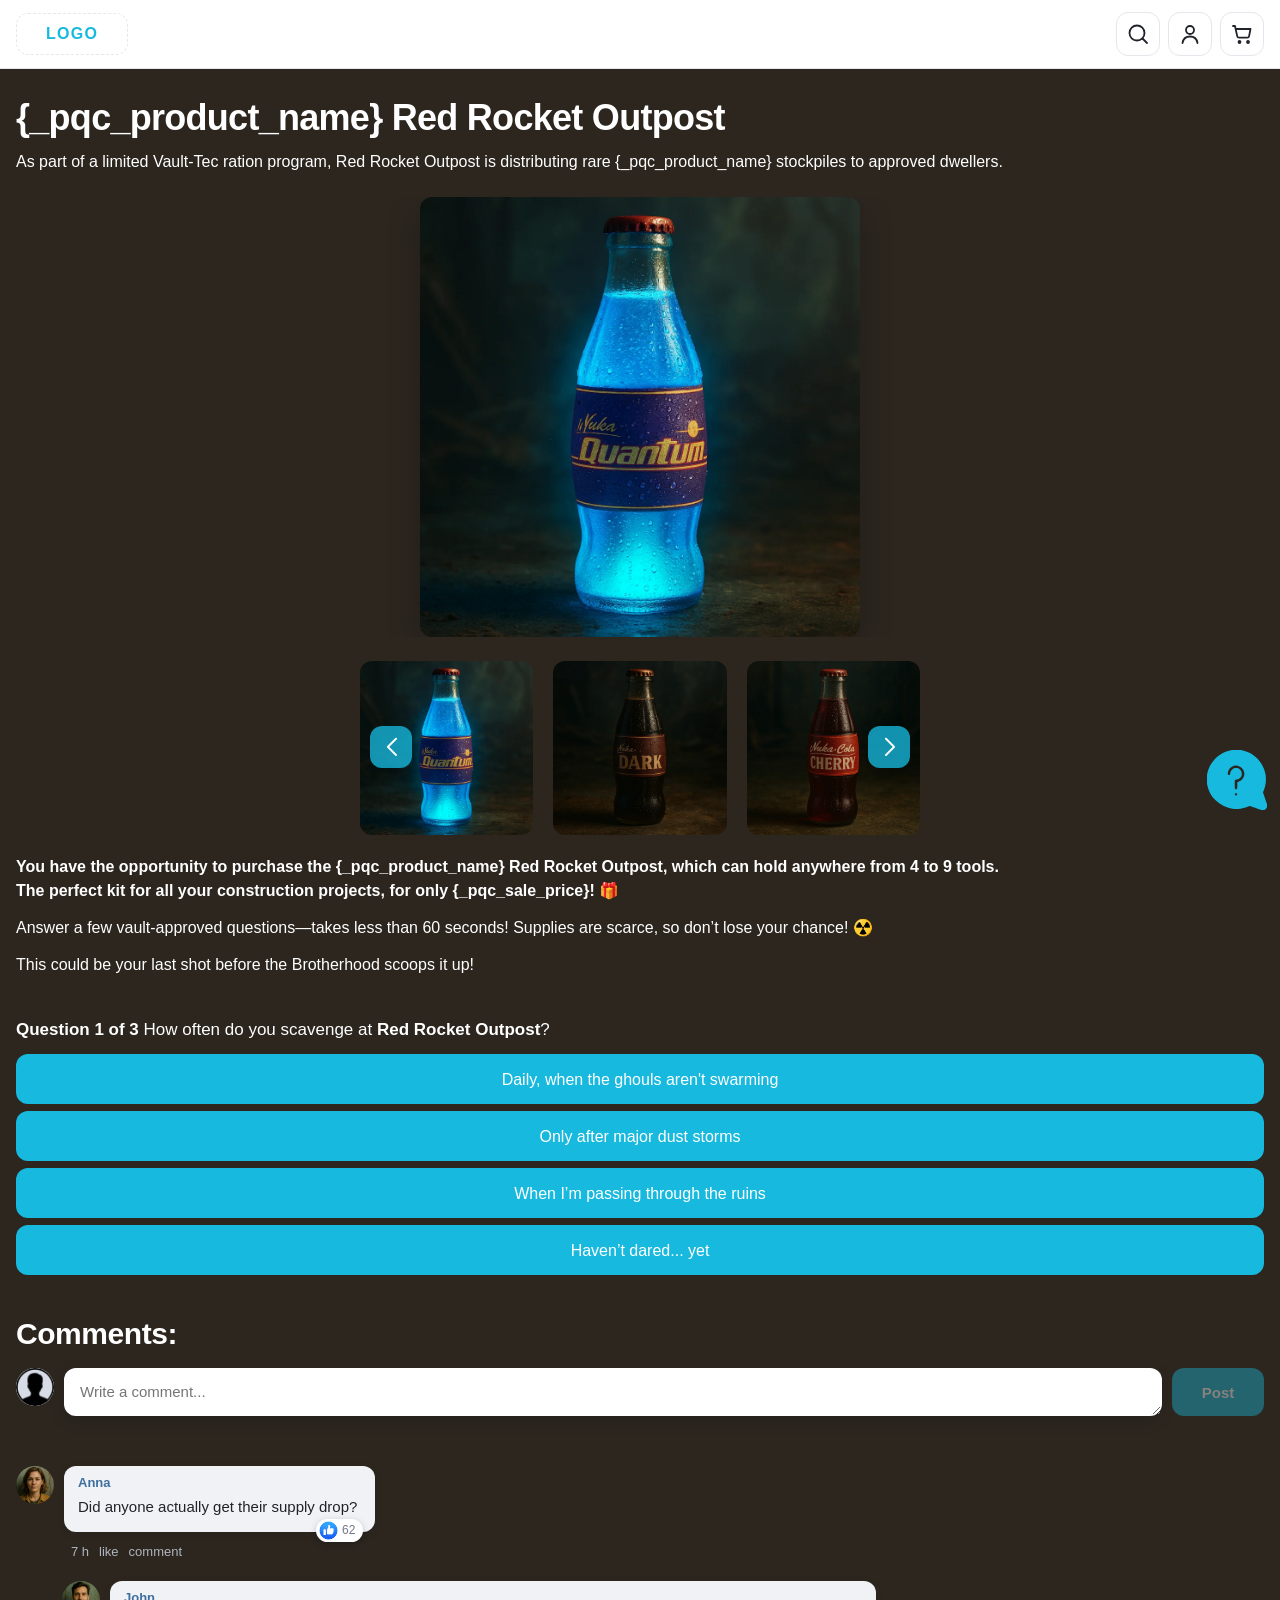
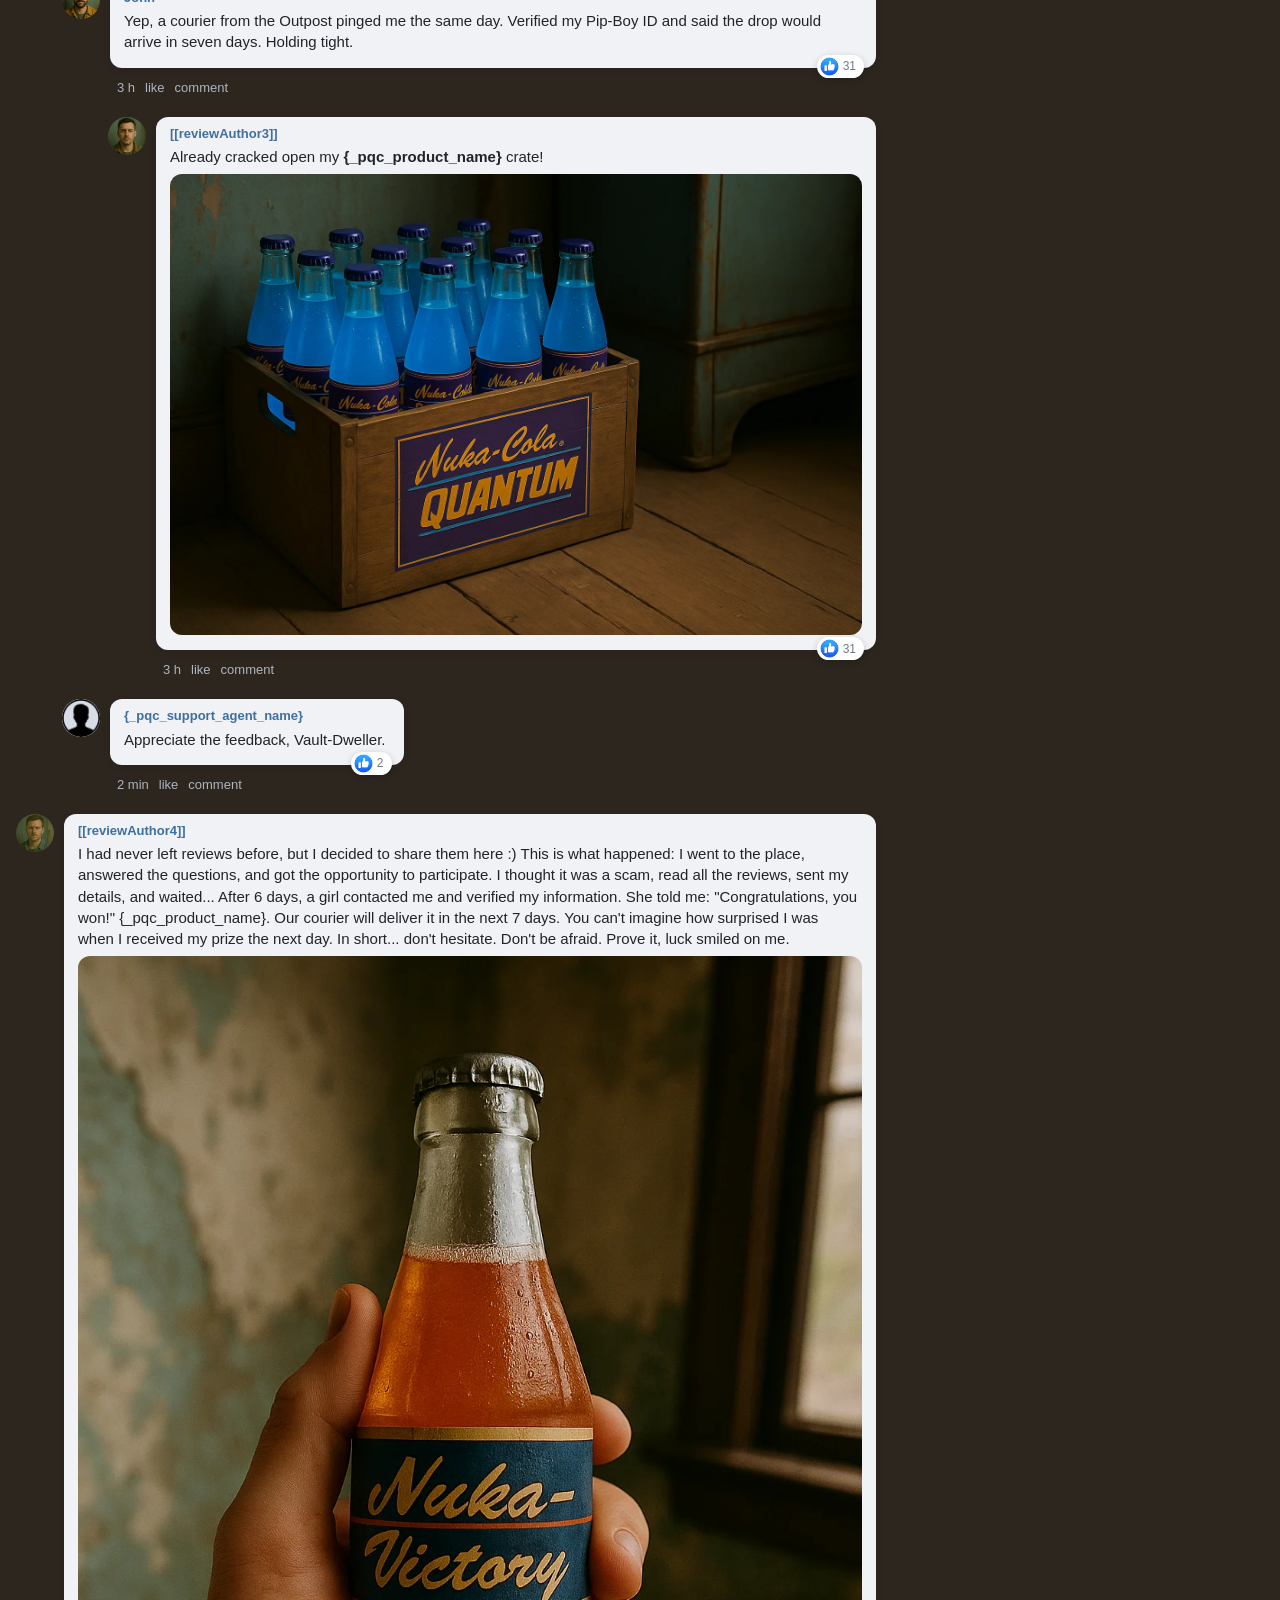
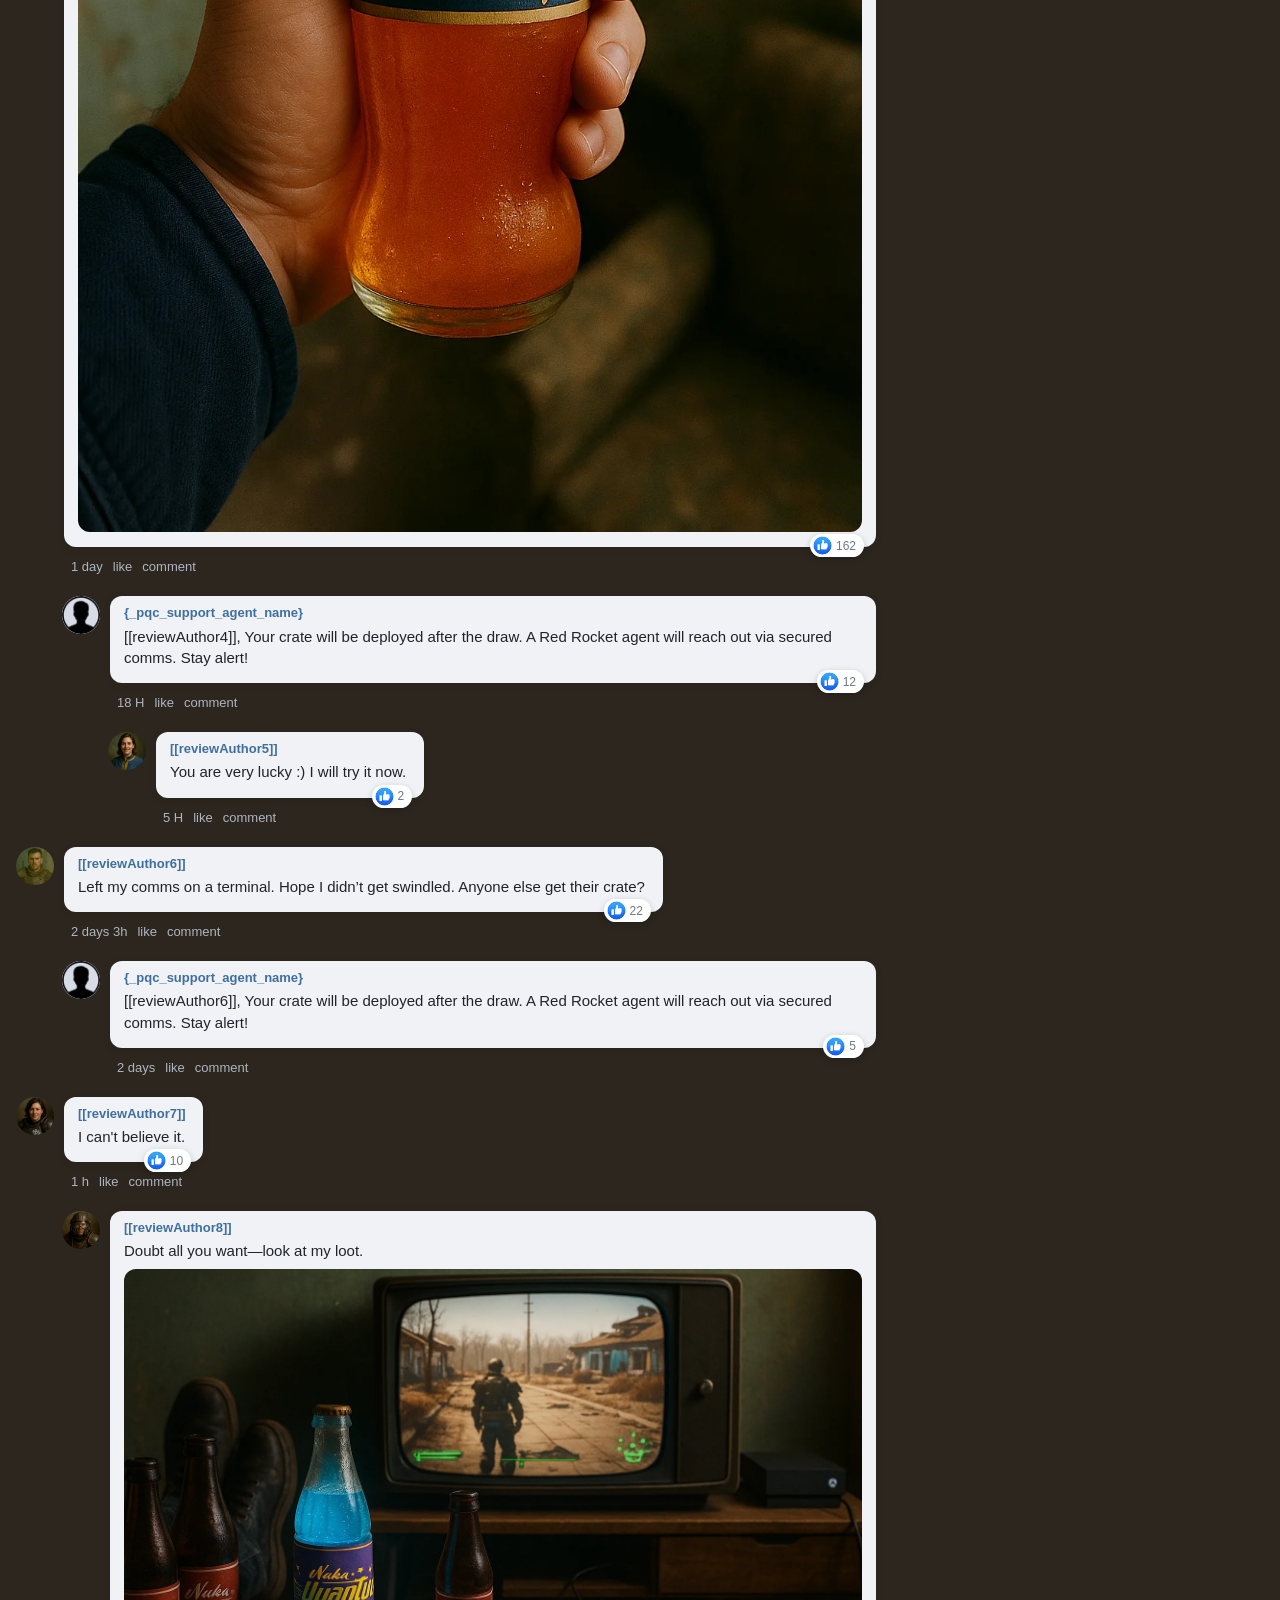
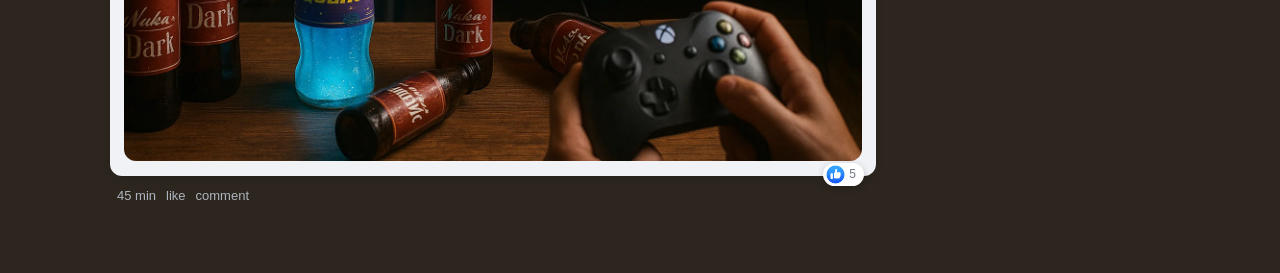
==== commit 72d0f16b: "ver 1.2" ====
--- a/index.html
+++ b/index.html
@@ -1,10 +1,9 @@
 <!DOCTYPE html>
 <html lang="en">
 <head>
-    <meta http-equiv="Content-Type" content="text/html; charset=UTF-8">
-    <meta name="viewport" content="width=device-width, initial-scale=1.0, maximum-scale=1.0, user-scalable=no">
-<!--    <link rel="icon" href="favicon.png" type="image/x-icon">-->
-    <link rel="icon" data-product-img="1_3.webp" type="image/x-icon">
+    <meta charset="UTF-8">
+    <meta name="viewport" content="width=device-width, initial-scale=1.0">
+    <link rel="icon" href="product/img/1_3.webp" data-product-img="1_3.webp" type="image/webp">
     <link rel="stylesheet" href="css/reset.css">
     <link rel="stylesheet" href="css/styles.css">
     <link rel="stylesheet" href="css/header.css">
@@ -17,7 +16,7 @@
     <link rel="stylesheet" href="css/scrollBtnTop.css">
     <link rel="stylesheet" href="css/quiz.css">
     <link rel="stylesheet" href="product/css/common.css">
-    <title class="text_page_title"></title>
+    <title class="text_page_title">Red Rocket Outpost</title>
 </head>
 <body>
 
@@ -28,35 +27,34 @@
         return urlParams.get(param);
     }
 
-    const productName = getQueryParam('product') || 'product';
-    const langCode = getQueryParam('lang') || 'en';
-
-    const countryCurrent = getQueryParam('country') || 'US'; // Можно использовать IP API позже
-    const offerTitle = "{_offertitle}" || "Product Offer";
-    const pricenew = "{_pricenew}" || "$39.99";
-    const priceold = "{_priceold}" || "$149.99";
-
-    const names = (getQueryParam('names') || "Anna,John").split(',').map(n => n.trim());
-    const supportName = "{_supportname}" || "Support";
-
-    const nameVars = {};
-    names.forEach((name, i) => {
-        nameVars[`_name${i + 1}`] = name;
+    const productKey = getQueryParam('pqc_product_key') || 'product';
+    const locale = getQueryParam('pqc_locale') || 'en';
+
+    const countryCode = getQueryParam('pqc_country_code') || 'US'; // Можно использовать IP API позже
+    const productName = "{_pqc_product_name}" || "Product Offer";
+    const salePrice = "{_pqc_sale_price}" || "$39.99";
+    const regularPrice = "{_pqc_regular_price}" || "$149.99";
+
+    const reviewAuthors = (getQueryParam('pqc_review_authors') || "Anna,John").split(',').map(name => name.trim());
+    const supportAgentName = "{_pqc_support_agent_name}" || "Support";
+
+    const reviewAuthorTokens = {};
+    reviewAuthors.forEach((name, index) => {
+        reviewAuthorTokens[`reviewAuthor${index + 1}`] = name;
     });
 
-    const templateVars = {
-        ...nameVars,
-        _supportname: supportName,
-        _offertitle: offerTitle,
-        _pricenew: pricenew,
-        _priceold: priceold,
-        _country: countryCurrent,
-        _cc_country: countryCurrent,
+    const contentTokens = {
+        ...reviewAuthorTokens,
+        supportAgentName,
+        productName,
+        salePrice,
+        regularPrice,
+        countryCode,
     };
 
     // ===== 2. ЗАМЕНА ТЕКСТОВ =====
     function replacePlaceholders(str, vars) {
-        return str.replace(/{(_[a-zA-Z0-9]+)}/g, (match, key) => {
+        return str.replace(/\[\[([a-zA-Z][a-zA-Z0-9]*)\]\]/g, (match, key) => {
             return vars[key] !== undefined ? vars[key] : match;
         });
     }
@@ -96,40 +94,40 @@
     }
 
     document.addEventListener("DOMContentLoaded", () => {
-        applyTranslationsFromJSON(productName, langCode, templateVars);
-        updateProductImages(productName);
+        applyTranslationsFromJSON(productKey, locale, contentTokens);
+        updateProductImages(productKey);
     });
 </script>
-
-
 
 <!--=====block_notifications======-->
 <div class="notif">
     <ul class="notif__list"></ul>
 
-    <div class="notif__template" style="display: none">
-        <li class="notif__item notif--show">
-            <div class="notif__image">
-                <img data-product-img="1_3.webp" alt="">
-            </div>
-            <div class="notif__content">
-                <div class="notif__header">
-                    <span class="text_popup_1_name"></span>
-                    <span class="text_popup_1_1"></span>
-                    <span class="notif__location">{_cc_country}</span>
+    <div class="notif__template">
+        <ul>
+            <li class="notif__item notif--show">
+                <div class="notif__image">
+                    <img data-product-img="1_3.webp" alt="">
                 </div>
-                <div class="notif__desc text_popup_1_2"></div>
-                <div class="notif__footer">
-                    <span class="notif__time text_popup_1_3"></span>
-                    <div class="notif__icon">
-                        <img data-product-img="notification-ok.svg" alt="">
+                <div class="notif__content">
+                    <div class="notif__header">
+                        <span class="text_popup_1_name"></span>
+                        <span class="text_popup_1_1"></span>
+                        <span class="notif__location">[[countryCode]]</span>
+                    </div>
+                    <div class="notif__desc text_popup_1_2"></div>
+                    <div class="notif__footer">
+                        <span class="notif__time text_popup_1_3"></span>
+                        <div class="notif__icon">
+                            <img data-product-img="notification-ok.svg" alt="">
+                        </div>
                     </div>
                 </div>
-            </div>
-            <button class="notif__close">
-                <img data-product-img="notifications-close.svg" alt="" width="15" height="15">
-            </button>
-        </li>
+                <button class="notif__close" type="button" aria-label="Close notification">
+                    <img data-product-img="notifications-close.svg" alt="" width="15" height="15">
+                </button>
+            </li>
+        </ul>
     </div>
 </div>
 <!--=====block_notifications======-->
@@ -190,37 +188,29 @@
                         <img id="main-photo" src="product/img/1_1.webp" alt="Main image">
                     </div>
                     <!--=====block_main_slider======-->
-                    <div class="swiper thumbnails-slider swiper-initialized swiper-horizontal swiper-backface-hidden">
-                        <div class="swiper-wrapper" id="swiper-wrapper-bdfe1008d301b8f38" aria-live="polite">
-                            <div class="swiper-slide swiper-slide-active" style="width: 153.333px; margin-right: 20px;"
-                                 role="group" aria-label="1 / 6" data-swiper-slide-index="0">
-                                <img src="product/img/1_1.webp" alt="1">
-                            </div>
-                            <div class="swiper-slide swiper-slide-next" style="width: 153.333px; margin-right: 20px;"
-                                 role="group" aria-label="2 / 6" data-swiper-slide-index="1">
-                                <img src="product/img/1_2.webp" alt="2"></div>
-                            <div class="swiper-slide" style="width: 153.333px; margin-right: 20px;" role="group"
-                                 aria-label="3 / 6" data-swiper-slide-index="2">
-                                <img src="product/img/1_3.webp" alt="3">
-                            </div>
-                            <div class="swiper-slide" style="width: 153.333px; margin-right: 20px;" role="group"
-                                 aria-label="4 / 6" data-swiper-slide-index="3">
-                                <img src="product/img/1_4.webp" alt="4">
-                            </div>
-                            <div class="swiper-slide" style="width: 153.333px; margin-right: 20px;" role="group"
-                                 aria-label="5 / 6" data-swiper-slide-index="4">
-                                <img src="product/img/1_5.webp" alt="5">
-                            </div>
-                            <div class="swiper-slide" role="group" aria-label="6 / 6" data-swiper-slide-index="5"
-                                 style="width: 153.333px; margin-right: 20px;">
-                                <img src="product/img/1_6.webp" alt="6">
-                            </div>
-                        </div>
-                        <div class="swiper-button-prev" tabindex="0" role="button" aria-label="Previous slide"
-                             aria-controls="swiper-wrapper-bdfe1008d301b8f38"></div>
-                        <div class="swiper-button-next" tabindex="0" role="button" aria-label="Next slide"
-                             aria-controls="swiper-wrapper-bdfe1008d301b8f38"></div>
-                        <span class="swiper-notification" aria-live="assertive" aria-atomic="true"></span>
+                    <div class="swiper thumbnails-slider">
+                        <div class="swiper-wrapper">
+                            <div class="swiper-slide">
+                                <img src="product/img/1_1.webp" alt="Product view 1">
+                            </div>
+                            <div class="swiper-slide">
+                                <img src="product/img/1_2.webp" alt="Product view 2">
+                            </div>
+                            <div class="swiper-slide">
+                                <img src="product/img/1_3.webp" alt="Product view 3">
+                            </div>
+                            <div class="swiper-slide">
+                                <img src="product/img/1_4.webp" alt="Product view 4">
+                            </div>
+                            <div class="swiper-slide">
+                                <img src="product/img/1_5.webp" alt="Product view 5">
+                            </div>
+                            <div class="swiper-slide">
+                                <img src="product/img/1_6.webp" alt="Product view 6">
+                            </div>
+                        </div>
+                        <button class="swiper-button-prev" type="button" aria-label="Previous slide"></button>
+                        <button class="swiper-button-next" type="button" aria-label="Next slide"></button>
                     </div>
                     <!--=====block_main_slider======-->
 
@@ -235,38 +225,38 @@
                 <div class="quiz" id="quiz">
                     <div class="question__item active" id="que1" style="display: block;">
                         <div class="question__text quiz_question_1"></div>
-                        <a href="#"
-                           class="question__answer js-answer answer_1-1" data-next="que2"></a>
-                        <a href="#"
-                           class="question__answer js-answer answer_1-2" data-next="que2"></a>
-                        <a href="#"
-                           class="question__answer js-answer answer_1-3" data-next="que2"></a>
-                        <a href="#"
-                           class="question__answer js-answer answer_1-4" data-next="que2"></a>
+                        <button type="button" class="question__answer js-answer answer_1-1"
+                                data-next="que2"></button>
+                        <button type="button" class="question__answer js-answer answer_1-2"
+                                data-next="que2"></button>
+                        <button type="button" class="question__answer js-answer answer_1-3"
+                                data-next="que2"></button>
+                        <button type="button" class="question__answer js-answer answer_1-4"
+                                data-next="que2"></button>
                     </div>
                     <div class="question__item" id="que2">
                         <div class="question__text quiz_question_2"></div>
-                        <a href="#"
-                           class="question__answer js-answer answer_2-1" data-next="que3"></a>
-                        <a href="#"
-                           class="question__answer js-answer answer_2-2" data-next="que3"></a>
-                        <a href="#"
-                           class="question__answer js-answer answer_2-3" data-next="que3"></a>
-                        <a href="#"
-                           class="question__answer js-answer answer_2-4" data-next="que3"></a>
-                        <a href="#"
-                           class="question__answer js-answer answer_2-5" data-next="que3"></a>
+                        <button type="button" class="question__answer js-answer answer_2-1"
+                                data-next="que3"></button>
+                        <button type="button" class="question__answer js-answer answer_2-2"
+                                data-next="que3"></button>
+                        <button type="button" class="question__answer js-answer answer_2-3"
+                                data-next="que3"></button>
+                        <button type="button" class="question__answer js-answer answer_2-4"
+                                data-next="que3"></button>
+                        <button type="button" class="question__answer js-answer answer_2-5"
+                                data-next="que3"></button>
                     </div>
                     <div class="question__item" id="que3">
                         <div class="question__text quiz_question_3"></div>
-                        <a href="#"
-                           class="question__answer js-answer answer_3-1" data-next="end"></a>
-                        <a href="#"
-                           class="question__answer js-answer answer_3-2" data-next="end"></a>
-                        <a href="#"
-                           class="question__answer js-answer answer_3-3" data-next="end"></a>
-                        <a href="#"
-                           class="question__answer js-answer answer_3-4" data-next="end"></a>
+                        <button type="button" class="question__answer js-answer answer_3-1"
+                                data-next="end"></button>
+                        <button type="button" class="question__answer js-answer answer_3-2"
+                                data-next="end"></button>
+                        <button type="button" class="question__answer js-answer answer_3-3"
+                                data-next="end"></button>
+                        <button type="button" class="question__answer js-answer answer_3-4"
+                                data-next="end"></button>
                     </div>
                 </div>
                 <!--=====quiz_box======-->
@@ -286,80 +276,77 @@
                 <!--=====block_box======-->
                 <div class="choose-block" id="choose">
                     <div id="boxes" class="boxes">
-                        <div class="div_img_gift">
-                            <img class="img_gift" src="product/img/1_6.webp">
-                        </div>
-                        <div id="0" class="choose__item temblor">
-                            <div class="choose_tapa"><img src="product/img/box-01.png"></div>
-                            <div class="choose_trasera"><img src="product/img/box-03.png"></div>
-                            <div class="choose_gift"><img src="product/img/box-04.png"></div>
-                            <div class="choose"><img src="product/img/box-02.png"></div>
-                        </div>
-                        <div id="1" class="choose__item temblor">
-                            <div class="choose_tapa"><img src="product/img/box-01.png"></div>
-                            <div class="choose_trasera"><img src="product/img/box-03.png"></div>
-                            <div class="choose_gift"><img src="product/img/box-04.png"></div>
-                            <div class="choose"><img src="product/img/box-02.png"></div>
-                        </div>
-                        <div id="2" class="choose__item temblor">
-                            <div class="choose_tapa"><img src="product/img/box-01.png"></div>
-                            <div class="choose_trasera"><img src="product/img/box-03.png"></div>
-                            <div class="choose_gift"><img src="product/img/box-04.png"></div>
-                            <div class="choose"><img src="product/img/box-02.png"></div>
-                        </div>
-                        <div id="3" class="choose__item temblor">
-                            <div class="choose_tapa"><img src="product/img/box-01.png"></div>
-                            <div class="choose_trasera"><img src="product/img/box-03.png"></div>
-                            <div class="choose_gift"><img src="product/img/box-04.png"></div>
-                            <div class="choose"><img src="product/img/box-02.png"></div>
-                        </div>
-                        <div id="4" class="choose__item temblor">
-                            <div class="choose_tapa"><img src="product/img/box-01.png"></div>
-                            <div class="choose_trasera"><img src="product/img/box-03.png"></div>
-                            <div class="choose_gift"><img src="product/img/box-04.png"></div>
-                            <div class="choose"><img src="product/img/box-02.png"></div>
-                        </div>
-                        <div id="5" class="choose__item temblor">
-                            <div class="choose_tapa"><img src="product/img/box-01.png"></div>
-                            <div class="choose_trasera"><img src="product/img/box-03.png"></div>
-                            <div class="choose_gift"><img src="product/img/box-04.png"></div>
-                            <div class="choose"><img src="product/img/box-02.png"></div>
-                        </div>
-                        <div id="6" class="choose__item temblor">
-                            <div class="choose_tapa"><img src="product/img/box-01.png"></div>
-                            <div class="choose_trasera"><img src="product/img/box-03.png"></div>
-                            <div class="choose_gift"><img src="product/img/box-04.png"></div>
-                            <div class="choose"><img src="product/img/box-02.png"></div>
-                        </div>
-                        <div id="7" class="choose__item temblor">
-                            <div class="choose_tapa"><img src="product/img/box-01.png"></div>
-                            <div class="choose_trasera"><img src="product/img/box-03.png"></div>
-                            <div class="choose_gift"><img src="product/img/box-04.png"></div>
-                            <div class="choose"><img src="product/img/box-02.png"></div>
-                        </div>
-                        <div id="8" class="choose__item temblor">
-                            <div class="choose_tapa"><img src="product/img/box-01.png"></div>
-                            <div class="choose_trasera"><img src="product/img/box-03.png"></div>
-                            <div class="choose_gift"><img src="product/img/box-04.png"></div>
-                            <div class="choose"><img src="product/img/box-02.png"></div>
-                        </div>
-                        <div id="9" class="choose__item temblor">
-                            <div class="choose_tapa"><img src="product/img/box-01.png"></div>
-                            <div class="choose_trasera"><img src="product/img/box-03.png"></div>
-                            <div class="choose_gift"><img src="product/img/box-04.png"></div>
-                            <div class="choose"><img src="product/img/box-02.png"></div>
-                        </div>
-                        <div id="10" class="choose__item temblor">
-                            <div class="choose_tapa"><img src="product/img/box-01.png"></div>
-                            <div class="choose_trasera"><img src="product/img/box-03.png"></div>
-                            <div class="choose_gift"><img src="product/img/box-04.png"></div>
-                            <div class="choose"><img src="product/img/box-02.png"></div>
-                        </div>
-                        <div id="11" class="choose__item temblor">
-                            <div class="choose_tapa"><img src="product/img/box-01.png"></div>
-                            <div class="choose_trasera"><img src="product/img/box-03.png"></div>
-                            <div class="choose_gift"><img src="product/img/box-04.png"></div>
-                            <div class="choose"><img src="product/img/box-02.png"></div>
+                        <div id="0" class="choose__item">
+                            <div class="choose_tapa"><img src="product/img/box-01.png" alt=""></div>
+                            <div class="choose_trasera"><img src="product/img/box-03.png" alt=""></div>
+                            <div class="choose_gift"><img src="product/img/box-04.png" alt=""></div>
+                            <div class="choose"><img src="product/img/box-02.png" alt=""></div>
+                        </div>
+                        <div id="1" class="choose__item">
+                            <div class="choose_tapa"><img src="product/img/box-01.png" alt=""></div>
+                            <div class="choose_trasera"><img src="product/img/box-03.png" alt=""></div>
+                            <div class="choose_gift"><img src="product/img/box-04.png" alt=""></div>
+                            <div class="choose"><img src="product/img/box-02.png" alt=""></div>
+                        </div>
+                        <div id="2" class="choose__item">
+                            <div class="choose_tapa"><img src="product/img/box-01.png" alt=""></div>
+                            <div class="choose_trasera"><img src="product/img/box-03.png" alt=""></div>
+                            <div class="choose_gift"><img src="product/img/box-04.png" alt=""></div>
+                            <div class="choose"><img src="product/img/box-02.png" alt=""></div>
+                        </div>
+                        <div id="3" class="choose__item">
+                            <div class="choose_tapa"><img src="product/img/box-01.png" alt=""></div>
+                            <div class="choose_trasera"><img src="product/img/box-03.png" alt=""></div>
+                            <div class="choose_gift"><img src="product/img/box-04.png" alt=""></div>
+                            <div class="choose"><img src="product/img/box-02.png" alt=""></div>
+                        </div>
+                        <div id="4" class="choose__item">
+                            <div class="choose_tapa"><img src="product/img/box-01.png" alt=""></div>
+                            <div class="choose_trasera"><img src="product/img/box-03.png" alt=""></div>
+                            <div class="choose_gift"><img src="product/img/box-04.png" alt=""></div>
+                            <div class="choose"><img src="product/img/box-02.png" alt=""></div>
+                        </div>
+                        <div id="5" class="choose__item">
+                            <div class="choose_tapa"><img src="product/img/box-01.png" alt=""></div>
+                            <div class="choose_trasera"><img src="product/img/box-03.png" alt=""></div>
+                            <div class="choose_gift"><img src="product/img/box-04.png" alt=""></div>
+                            <div class="choose"><img src="product/img/box-02.png" alt=""></div>
+                        </div>
+                        <div id="6" class="choose__item">
+                            <div class="choose_tapa"><img src="product/img/box-01.png" alt=""></div>
+                            <div class="choose_trasera"><img src="product/img/box-03.png" alt=""></div>
+                            <div class="choose_gift"><img src="product/img/box-04.png" alt=""></div>
+                            <div class="choose"><img src="product/img/box-02.png" alt=""></div>
+                        </div>
+                        <div id="7" class="choose__item">
+                            <div class="choose_tapa"><img src="product/img/box-01.png" alt=""></div>
+                            <div class="choose_trasera"><img src="product/img/box-03.png" alt=""></div>
+                            <div class="choose_gift"><img src="product/img/box-04.png" alt=""></div>
+                            <div class="choose"><img src="product/img/box-02.png" alt=""></div>
+                        </div>
+                        <div id="8" class="choose__item">
+                            <div class="choose_tapa"><img src="product/img/box-01.png" alt=""></div>
+                            <div class="choose_trasera"><img src="product/img/box-03.png" alt=""></div>
+                            <div class="choose_gift"><img src="product/img/box-04.png" alt=""></div>
+                            <div class="choose"><img src="product/img/box-02.png" alt=""></div>
+                        </div>
+                        <div id="9" class="choose__item">
+                            <div class="choose_tapa"><img src="product/img/box-01.png" alt=""></div>
+                            <div class="choose_trasera"><img src="product/img/box-03.png" alt=""></div>
+                            <div class="choose_gift"><img src="product/img/box-04.png" alt=""></div>
+                            <div class="choose"><img src="product/img/box-02.png" alt=""></div>
+                        </div>
+                        <div id="10" class="choose__item">
+                            <div class="choose_tapa"><img src="product/img/box-01.png" alt=""></div>
+                            <div class="choose_trasera"><img src="product/img/box-03.png" alt=""></div>
+                            <div class="choose_gift"><img src="product/img/box-04.png" alt=""></div>
+                            <div class="choose"><img src="product/img/box-02.png" alt=""></div>
+                        </div>
+                        <div id="11" class="choose__item">
+                            <div class="choose_tapa"><img src="product/img/box-01.png" alt=""></div>
+                            <div class="choose_trasera"><img src="product/img/box-03.png" alt=""></div>
+                            <div class="choose_gift"><img src="product/img/box-04.png" alt=""></div>
+                            <div class="choose"><img src="product/img/box-02.png" alt=""></div>
                         </div>
                     </div>
                 </div>
@@ -369,11 +356,12 @@
 
 
                 <!--=====block_modal1======-->
-                <div id="modal1" class="modal fade text-center" style="display: none">
-                    <div class="modal-overlay"></div>
+                <div id="modal1" class="modal fade" role="dialog" aria-modal="true"
+                     aria-labelledby="modal1-title">
+                    <div class="modal-overlay" aria-hidden="true"></div>
                     <div class="modal-content">
-                        <img class="tremor_lower" src="product/img/box-00.png">
-                        <h2>Congratulations, you have successfully confirmed that you are a real person!</h2>
+                        <img class="tremor_lower" src="product/img/box-00.png" alt="Gift box">
+                        <h2 id="modal1-title">Congratulations, you have successfully confirmed that you are a real person!</h2>
                         <p class="modal1_date">
 
                         </p>
@@ -385,13 +373,14 @@
                 <!--=====block_modal1======-->
 
                 <!--=====block_modal2======-->
-                <div id="modal2" class="modal fade text-center" style="display: none">
-                    <div class="modal-overlay"></div>
+                <div id="modal2" class="modal fade" role="dialog" aria-modal="true"
+                     aria-labelledby="modal2-title">
+                    <div class="modal-overlay" aria-hidden="true"></div>
                     <div class="modal-content">
-                        <div class="circle-loader">
+                        <div class="circle-loader" aria-hidden="true">
                             <div class="check-icon draw"></div>
                         </div>
-                        <h2>OHHH...</h2>
+                        <h2 id="modal2-title">OHHH...</h2>
                         <p>Sorry, this gift box is empty! You still have (<span id="iteration">3</span>) attempts left.
                             Good luck!</p>
                         <button type="button" id="modal-button2" class="modal-button">OK</button>
@@ -400,12 +389,13 @@
                 <!--=====block_modal2======-->
 
                 <!--=====block_modal3======-->
-                <div id="modal3" class="modal fade text-center" style="display: none">
+                <div id="modal3" class="modal fade" role="dialog" aria-modal="true"
+                     aria-labelledby="modal3-title">
                     <canvas id="confetti-canvas"></canvas>
-                    <div class="modal-overlay"></div>
+                    <div class="modal-overlay" aria-hidden="true"></div>
                     <div class="modal-content">
-                        <img src="product/img/1_6.webp">
-                        <h2>Congratulations!</h2>
+                        <img src="product/img/1_6.webp" alt="Prize product">
+                        <h2 id="modal3-title">Congratulations!</h2>
                         <p>1. Click "OK" and go to the delivery page.</p>
                         <p>2. Complete the form and make the payment to receive the package.</p>
                         <p>3. The package will be delivered within 5 to 7 days.</p>
@@ -414,331 +404,327 @@
                 </div>
                 <!--=====block_modal3======-->
 
-
-
-
-
-
-
-
-
-                <div class="comment-form">
-                    <h2>Comments:</h2>
-                    <div class="comment-form__body">
-                        <div class="comment-add-avatar">
-                            <img src="product/img/unnamed.png" alt="">
-                        </div>
-                        <textarea id="textarea" rows="1" placeholder="Write a comment..."></textarea>
-                        <button disabled="" id="commentBtn">Post</button>
-                    </div>
-                </div>
-
-                <ul class="comment__list" id="commentsList">
-                    <li class="comment__item">
-                        <div class="comment__container">
-                            <div class="comment__avatar">
-                                <img src="product/img/avatar1.webp" alt="">
-                            </div>
-                            <div class="comment__content">
-                                <div class="comment__name text_comments_1-name-1"></div>
-                                <div class="comment__text text_comments_1_1">
-
-                                </div>
-                                <ul class="comment__actions">
-                                        <span>
-                                            <img src="product/img/like.png" alt="">
-                                        </span>
-                                    <div>62</div>
-                                </ul>
-                            </div>
-                            <div class="comment__time">
-                                <span>7 h</span>
-                                <span>like</span>
-                                <span>comment</span>
-                            </div>
-                        </div>
-                        <ul>
-                            <li class="comment__item">
-                                <div class="comment__container">
-                                    <div class="comment__avatar">
-                                        <img src="product/img/avatar2.webp" alt="">
-                                    </div>
+                <section class="comments" aria-labelledby="comments-title">
+                    <div class="comment-form">
+                        <h2 id="comments-title">Comments:</h2>
+                        <div class="comment-form__body">
+                            <div class="comment-add-avatar">
+                                <img src="product/img/unnamed.png" alt="">
+                            </div>
+                            <textarea id="textarea" rows="1" aria-label="Write a comment"
+                                      placeholder="Write a comment..."></textarea>
+                            <button type="button" id="commentBtn" disabled>Post</button>
+                        </div>
+                    </div>
+
+                    <ul class="comment__list" id="commentsList">
+                        <li class="comment__item">
+                            <div class="comment__container">
+                                <div class="comment__avatar">
+                                    <img src="product/img/avatar1.webp" alt="">
+                                </div>
+                                <div class="comment__body">
                                     <div class="comment__content">
-                                        <div class="comment__name text_comments_1-name-2"></div>
-                                        <div class="comment__text text_comments_1_2">
-
-                                        </div>
-                                        <ul class="comment__actions">
-                                                <span>
-                                                    <img src="product/img/like.png" alt="">
-                                                </span>
-                                            <div>31</div>
-                                        </ul>
+                                        <div class="comment__name text_comments_1-name-1"></div>
+                                        <div class="comment__text text_comments_1_1"></div>
+                                        <button type="button" class="comment__actions" aria-label="Likes">
+                                            <span class="comment__reaction-icon">
+                                                <img src="product/img/like.png" alt="">
+                                            </span>
+                                            <span class="comment__reaction-count">62</span>
+                                        </button>
                                     </div>
                                     <div class="comment__time">
-                                        <span>3 h</span>
-                                        <span>like</span>
-                                        <span>comment</span>
-                                    </div>
-                                </div>
-                                <ul>
-                                    <li class="comment__item">
-                                        <div class="comment__container">
-                                            <div class="comment__avatar">
-                                                <img src="product/img/avatar3.webp" alt="">
-                                            </div>
+                                        <time>7 h</time>
+                                        <button type="button">like</button>
+                                        <button type="button">comment</button>
+                                    </div>
+                                </div>
+                            </div>
+                            <ul class="comment__replies">
+                                <li class="comment__item">
+                                    <div class="comment__container">
+                                        <div class="comment__avatar">
+                                            <img src="product/img/avatar2.webp" alt="">
+                                        </div>
+                                        <div class="comment__body">
                                             <div class="comment__content">
-                                                <div class="comment__name text_comments_1-name-3">Robert Williams</div>
-                                                <div class="comment__text text_comments_1_3">
-
+                                                <div class="comment__name text_comments_1-name-2"></div>
+                                                <div class="comment__text text_comments_1_2"></div>
+                                                <button type="button" class="comment__actions" aria-label="Likes">
+                                                    <span class="comment__reaction-icon">
+                                                        <img src="product/img/like.png" alt="">
+                                                    </span>
+                                                    <span class="comment__reaction-count">31</span>
+                                                </button>
+                                            </div>
+                                            <div class="comment__time">
+                                                <time>3 h</time>
+                                                <button type="button">like</button>
+                                                <button type="button">comment</button>
+                                            </div>
+                                        </div>
+                                    </div>
+                                    <ul class="comment__replies">
+                                        <li class="comment__item">
+                                            <div class="comment__container">
+                                                <div class="comment__avatar">
+                                                    <img src="product/img/avatar3.webp" alt="">
                                                 </div>
-                                                <div class="comment__img">
-                                                    <img src="product/img/commen-rev1.webp" alt="">
+                                                <div class="comment__body">
+                                                    <div class="comment__content">
+                                                        <div class="comment__name text_comments_1-name-3">Robert Williams</div>
+                                                        <div class="comment__text text_comments_1_3"></div>
+                                                        <div class="comment__img">
+                                                            <img src="product/img/commen-rev1.webp"
+                                                                 alt="Photo attached to the comment">
+                                                        </div>
+                                                        <button type="button" class="comment__actions"
+                                                                aria-label="Likes">
+                                                            <span class="comment__reaction-icon">
+                                                                <img src="product/img/like.png" alt="">
+                                                            </span>
+                                                            <span class="comment__reaction-count">31</span>
+                                                        </button>
+                                                    </div>
+                                                    <div class="comment__time">
+                                                        <time>3 h</time>
+                                                        <button type="button">like</button>
+                                                        <button type="button">comment</button>
+                                                    </div>
                                                 </div>
-                                                <ul class="comment__actions">
-                                                        <span>
-                                                            <img src="product/img/like.png" alt="">
-                                                        </span>
-                                                    <div>31</div>
-                                                </ul>
+                                            </div>
+                                        </li>
+                                    </ul>
+                                </li>
+                                <li class="comment__item">
+                                    <div class="comment__container">
+                                        <div class="comment__avatar">
+                                            <img src="product/img/unnamed.png" alt="">
+                                        </div>
+                                        <div class="comment__body">
+                                            <div class="comment__content">
+                                                <div class="comment__name text_comments_1-name-support"></div>
+                                                <div class="comment__text support_comments_1"></div>
+                                                <button type="button" class="comment__actions" aria-label="Likes">
+                                                    <span class="comment__reaction-icon">
+                                                        <img src="product/img/like.png" alt="">
+                                                    </span>
+                                                    <span class="comment__reaction-count">2</span>
+                                                </button>
                                             </div>
                                             <div class="comment__time">
-                                                <span>3 h</span>
-                                                <span>like</span>
-                                                <span>comment</span>
-                                            </div>
-                                        </div>
-                                    </li>
-                                </ul>
-                            </li>
-                            <li class="comment__item">
-                                <div class="comment__container">
-                                    <div class="comment__avatar">
-                                        <img src="product/img/unnamed.png" alt="">
-                                    </div>
+                                                <time>2 min</time>
+                                                <button type="button">like</button>
+                                                <button type="button">comment</button>
+                                            </div>
+                                        </div>
+                                    </div>
+                                </li>
+                            </ul>
+                        </li>
+
+                        <li class="comment__item">
+                            <div class="comment__container">
+                                <div class="comment__avatar">
+                                    <img src="product/img/avatar5.webp" alt="">
+                                </div>
+                                <div class="comment__body">
                                     <div class="comment__content">
-                                        <div class="comment__name text_comments_1-name-support">
-
-                                        </div>
-                                        <div class="comment__text support_comments_1">
-
-                                        </div>
-                                        <ul class="comment__actions">
-                                                <span>
-                                                    <img src="product/img/like.png" alt="">
-                                                </span>
-                                            <div>2</div>
-                                        </ul>
+                                        <div class="comment__name text_comments_1-name-4"></div>
+                                        <div class="comment__text text_comments_1_4"></div>
+                                        <div class="comment__img">
+                                            <img src="product/img/commen-rev2.webp"
+                                                 alt="Photo attached to the comment">
+                                        </div>
+                                        <button type="button" class="comment__actions" aria-label="Likes">
+                                            <span class="comment__reaction-icon">
+                                                <img src="product/img/like.png" alt="">
+                                            </span>
+                                            <span class="comment__reaction-count">162</span>
+                                        </button>
                                     </div>
                                     <div class="comment__time">
-                                        <span>2 min</span>
-                                        <span>like</span>
-                                        <span>comment</span>
-                                    </div>
-                                </div>
-                            </li>
-                        </ul>
-                    </li>
-                    <li class="comment__item">
-                        <div class="comment__container">
-                            <div class="comment__avatar">
-                                <img src="product/img/avatar5.webp" alt="">
-                            </div>
-                            <div class="comment__content">
-                                <div class="comment__name text_comments_1-name-4"></div>
-                                <div class="comment__text text_comments_1_4">
-
-                                </div>
-                                <div class="comment__img">
-                                    <img src="product/img/commen-rev2.webp" alt="">
-                                </div>
-                                <ul class="comment__actions">
-                                        <span>
-                                            <img src="product/img/like.png" alt="">
-                                        </span>
-                                    <div>162</div>
-                                </ul>
-                            </div>
-                            <div class="comment__time">
-                                <span>1 day</span>
-                                <span>like</span>
-                                <span>comment</span>
-                            </div>
-                        </div>
-                        <ul>
-                            <li class="comment__item">
-                                <div class="comment__container">
-                                    <div class="comment__avatar">
-                                        <img src="product/img/unnamed.png" alt="">
-                                    </div>
+                                        <time>1 day</time>
+                                        <button type="button">like</button>
+                                        <button type="button">comment</button>
+                                    </div>
+                                </div>
+                            </div>
+                            <ul class="comment__replies">
+                                <li class="comment__item">
+                                    <div class="comment__container">
+                                        <div class="comment__avatar">
+                                            <img src="product/img/unnamed.png" alt="">
+                                        </div>
+                                        <div class="comment__body">
+                                            <div class="comment__content">
+                                                <div class="comment__name text_comments_1-name-support"></div>
+                                                <div class="comment__text support_comments_2"></div>
+                                                <button type="button" class="comment__actions" aria-label="Likes">
+                                                    <span class="comment__reaction-icon">
+                                                        <img src="product/img/like.png" alt="">
+                                                    </span>
+                                                    <span class="comment__reaction-count">12</span>
+                                                </button>
+                                            </div>
+                                            <div class="comment__time">
+                                                <time>18 H</time>
+                                                <button type="button">like</button>
+                                                <button type="button">comment</button>
+                                            </div>
+                                        </div>
+                                    </div>
+                                    <ul class="comment__replies">
+                                        <li class="comment__item">
+                                            <div class="comment__container">
+                                                <div class="comment__avatar">
+                                                    <img src="product/img/avatar4.webp" alt="">
+                                                </div>
+                                                <div class="comment__body">
+                                                    <div class="comment__content">
+                                                        <div class="comment__name text_comments_1-name-5"></div>
+                                                        <div class="comment__text text_comments_1_5"></div>
+                                                        <button type="button" class="comment__actions"
+                                                                aria-label="Likes">
+                                                            <span class="comment__reaction-icon">
+                                                                <img src="product/img/like.png" alt="">
+                                                            </span>
+                                                            <span class="comment__reaction-count">2</span>
+                                                        </button>
+                                                    </div>
+                                                    <div class="comment__time">
+                                                        <time>5 H</time>
+                                                        <button type="button">like</button>
+                                                        <button type="button">comment</button>
+                                                    </div>
+                                                </div>
+                                            </div>
+                                        </li>
+                                    </ul>
+                                </li>
+                            </ul>
+                        </li>
+
+                        <li class="comment__item">
+                            <div class="comment__container">
+                                <div class="comment__avatar">
+                                    <img src="product/img/avatar6.webp" alt="">
+                                </div>
+                                <div class="comment__body">
                                     <div class="comment__content">
-                                        <div class="comment__name text_comments_1-name-support">
-
-                                        </div>
-                                        <div class="comment__text support_comments_2">
-
-                                        </div>
-                                        <ul class="comment__actions">
-                                                <span>
-                                                    <img src="product/img/like.png" alt="">
-                                                </span>
-                                            <div>12</div>
-                                        </ul>
+                                        <div class="comment__name text_comments_1-name-6"></div>
+                                        <div class="comment__text text_comments_1_6"></div>
+                                        <button type="button" class="comment__actions" aria-label="Likes">
+                                            <span class="comment__reaction-icon">
+                                                <img src="product/img/like.png" alt="">
+                                            </span>
+                                            <span class="comment__reaction-count">22</span>
+                                        </button>
                                     </div>
                                     <div class="comment__time">
-                                        <span>18 H</span>
-                                        <span>like</span>
-                                        <span>comment</span>
-                                    </div>
-                                </div>
-                                <ul>
-                                    <li class="comment__item">
-                                        <div class="comment__container">
-                                            <div class="comment__avatar">
-                                                <img src="product/img/avatar4.webp" alt="">
-                                            </div>
+                                        <time>2 days 3h</time>
+                                        <button type="button">like</button>
+                                        <button type="button">comment</button>
+                                    </div>
+                                </div>
+                            </div>
+                            <ul class="comment__replies">
+                                <li class="comment__item">
+                                    <div class="comment__container">
+                                        <div class="comment__avatar">
+                                            <img src="product/img/unnamed.png" alt="">
+                                        </div>
+                                        <div class="comment__body">
                                             <div class="comment__content">
-                                                <div class="comment__name text_comments_1-name-5"></div>
-                                                <div class="comment__text text_comments_1_5">
-
-                                                </div>
-                                                <ul class="comment__actions">
-                                                        <span>
-                                                            <img src="product/img/like.png" alt="">
-                                                        </span>
-                                                    <div>2</div>
-                                                </ul>
+                                                <div class="comment__name text_comments_1-name-support"></div>
+                                                <div class="comment__text support_comments_3"></div>
+                                                <button type="button" class="comment__actions" aria-label="Likes">
+                                                    <span class="comment__reaction-icon">
+                                                        <img src="product/img/like.png" alt="">
+                                                    </span>
+                                                    <span class="comment__reaction-count">5</span>
+                                                </button>
                                             </div>
                                             <div class="comment__time">
-                                                <span>5 H</span>
-                                                <span>like</span>
-                                                <span>comment</span>
-                                            </div>
-                                        </div>
-                                    </li>
-                                </ul>
-                            </li>
-                        </ul>
-                    </li>
-                    <li class="comment__item">
-                        <div class="comment__container">
-                            <div class="comment__avatar">
-                                <img src="product/img/avatar6.webp" alt="">
-                            </div>
-                            <div class="comment__content">
-                                <div class="comment__name text_comments_1-name-6"></div>
-                                <div class="comment__text text_comments_1_6">
-
-                                </div>
-                                <ul class="comment__actions">
-                                        <span>
-                                            <img src="product/img/like.png" alt="">
-                                        </span>
-                                    <div>22</div>
-                                </ul>
-                            </div>
-                            <div class="comment__time">
-                                <span>2 days 3h</span>
-                                <span>like</span>
-                                <span>comment</span>
-                            </div>
-                        </div>
-                        <ul>
-                            <li class="comment__item">
-                                <div class="comment__container">
-                                    <div class="comment__avatar">
-                                        <img src="product/img/unnamed.png" alt="">
-                                    </div>
-                                    <div class="comment__content">
-                                        <div class="comment__name text_comments_1-name-support">
-
-                                        </div>
-                                        <div class="comment__text support_comments_3">
-
-                                        </div>
-                                        <ul class="comment__actions">
-                                                <span>
-                                                    <img src="product/img/like.png" alt="">
-                                                </span>
-                                            <div>5</div>
-                                        </ul>
-                                    </div>
-                                    <div class="comment__time">
-                                        <span>2 days</span>
-                                        <span>like</span>
-                                        <span>comment</span>
-                                    </div>
-                                </div>
-                            </li>
-                        </ul>
-                    </li>
-                    <ul>
+                                                <time>2 days</time>
+                                                <button type="button">like</button>
+                                                <button type="button">comment</button>
+                                            </div>
+                                        </div>
+                                    </div>
+                                </li>
+                            </ul>
+                        </li>
+
                         <li class="comment__item">
                             <div class="comment__container">
                                 <div class="comment__avatar">
                                     <img src="product/img/avatar9.webp" alt="">
                                 </div>
-                                <div class="comment__content">
-                                    <div class="comment__name text_comments_1-name-7"></div>
-                                    <div class="comment__text text_comments_1_7">
-
-                                    </div>
-                                    <ul class="comment__actions">
-                                            <span>
+                                <div class="comment__body">
+                                    <div class="comment__content">
+                                        <div class="comment__name text_comments_1-name-7"></div>
+                                        <div class="comment__text text_comments_1_7"></div>
+                                        <button type="button" class="comment__actions" aria-label="Likes">
+                                            <span class="comment__reaction-icon">
                                                 <img src="product/img/like.png" alt="">
                                             </span>
-                                        <div>10</div>
-                                    </ul>
-                                </div>
-                                <div class="comment__time">
-                                    <span>1 h</span>
-                                    <span>like</span>
-                                    <span>comment</span>
-                                </div>
-                            </div>
-                            <ul class="grace_left">
+                                            <span class="comment__reaction-count">10</span>
+                                        </button>
+                                    </div>
+                                    <div class="comment__time">
+                                        <time>1 h</time>
+                                        <button type="button">like</button>
+                                        <button type="button">comment</button>
+                                    </div>
+                                </div>
+                            </div>
+                            <ul class="comment__replies">
                                 <li class="comment__item">
                                     <div class="comment__container">
                                         <div class="comment__avatar">
                                             <img src="product/img/avatar8.webp" alt="">
                                         </div>
-                                        <div class="comment__content">
-                                            <div class="comment__name text_comments_1-name-8"></div>
-                                            <div class="comment__text text_comments_1_8">
-
-                                            </div>
-                                            <div class="comment__img">
-                                                <img src="product/img/commen-rev3.webp" alt="">
-                                            </div>
-                                            <ul class="comment__actions">
-                                                    <span>
+                                        <div class="comment__body">
+                                            <div class="comment__content">
+                                                <div class="comment__name text_comments_1-name-8"></div>
+                                                <div class="comment__text text_comments_1_8"></div>
+                                                <div class="comment__img">
+                                                    <img src="product/img/commen-rev3.webp"
+                                                         alt="Photo attached to the comment">
+                                                </div>
+                                                <button type="button" class="comment__actions" aria-label="Likes">
+                                                    <span class="comment__reaction-icon">
                                                         <img src="product/img/like.png" alt="">
                                                     </span>
-                                                <div>5</div>
-                                            </ul>
-                                        </div>
-                                        <div class="comment__time">
-                                            <span>45 min</span>
-                                            <span>like</span>
-                                            <span>comment</span>
+                                                    <span class="comment__reaction-count">5</span>
+                                                </button>
+                                            </div>
+                                            <div class="comment__time">
+                                                <time>45 min</time>
+                                                <button type="button">like</button>
+                                                <button type="button">comment</button>
+                                            </div>
                                         </div>
                                     </div>
                                 </li>
                             </ul>
                         </li>
                     </ul>
-                </ul>
+                </section>
             </div>
             <!--=====block_content======-->
         </div>
 
         <!--=====faq_button======-->
-        <svg version="1.0" xmlns="http://www.w3.org/2000/svg" width="512.000000pt" height="512.000000pt"
-             viewBox="0 0 512.000000 512.000000" preserveAspectRatio="xMidYMid meet" id="faqBtn" style="">
-
-            <g transform="translate(0.000000,512.000000) scale(0.100000,-0.100000)" fill="var(--color-primary)"
-               stroke="none">
-                <path d="M2053 5105 c-358 -66 -706 -214 -1005 -427 -542 -387 -899 -939
+        <button id="faqBtn" type="button" aria-label="Open frequently asked questions">
+            <svg xmlns="http://www.w3.org/2000/svg" viewBox="0 0 512 512"
+                 preserveAspectRatio="xMidYMid meet" aria-hidden="true">
+
+                <g transform="translate(0.000000,512.000000) scale(0.100000,-0.100000)"
+                   fill="var(--color-primary)" stroke="none">
+                    <path d="M2053 5105 c-358 -66 -706 -214 -1005 -427 -542 -387 -899 -939
       -1028 -1587 -18 -93 -20 -141 -20 -473 0 -357 1 -375 25 -497 101 -500 342
       -942 706 -1296 406 -394 873 -630 1414 -711 167 -25 552 -26 715 -1 215 34
       468 106 655 189 l100 44 95 -32 c82 -28 263 -90 794 -273 117 -40 122 -41 256
@@ -754,14 +740,15 @@
       -92 -43 -150 -14 -111 -29 -143 -73 -164 -41 -19 -75 -14 -110 19 -33 30 -42
       85 -28 168 50 289 250 513 523 586 131 35 186 38 297 15z m-83 -2348 c81 -34
       86 -145 8 -185 -56 -29 -133 10 -145 74 -8 37 22 87 62 107 42 21 33 21 75 4z"></path>
-            </g>
-        </svg>
+                </g>
+            </svg>
+        </button>
         <!--=====faq_button======-->
 
         <!--=====block_faq======-->
-        <div class="faq__container" id="faq">
-            <svg id="faqClose" version="1.1" xmlns="http://www.w3.org/2000/svg" x="0px" y="0px" viewBox="0 0 512 512"
-                 width="35px" height="35px" xml:space="preserve">
+        <aside class="faq__container" id="faq" aria-label="Frequently asked questions">
+            <button id="faqClose" class="faq__close" type="button" aria-label="Close frequently asked questions">
+                <svg xmlns="http://www.w3.org/2000/svg" viewBox="0 0 512 512" aria-hidden="true">
                     <g transform="translate(1 1)">
                         <g>
                             <g>
@@ -777,39 +764,38 @@
                         </g>
                     </g>
                 </svg>
+            </button>
             <ul class="faq__list">
                 <li class="faq__item">
-                    <div class="accordion__header js-faq-header faq_title_1"></div>
+                    <button type="button" class="accordion__header js-faq-header faq_title_1"></button>
                     <div class="accordion__body js-faq-body faq_answer_1"></div>
                 </li>
                 <li class="faq__item">
-                    <div class="accordion__header js-faq-header faq_title_2"></div>
+                    <button type="button" class="accordion__header js-faq-header faq_title_2"></button>
                     <div class="accordion__body js-faq-body faq_answer_2"></div>
                 </li>
                 <li class="faq__item">
-                    <div class="accordion__header js-faq-header faq_title_3"></div>
+                    <button type="button" class="accordion__header js-faq-header faq_title_3"></button>
                     <div class="accordion__body js-faq-body faq_answer_3"></div>
                 </li>
                 <li class="faq__item">
-                    <div class="accordion__header js-faq-header faq_title_4"></div>
+                    <button type="button" class="accordion__header js-faq-header faq_title_4"></button>
                     <div class="accordion__body js-faq-body faq_answer_4"></div>
                 </li>
                 <li class="faq__item">
-                    <div class="accordion__header js-faq-header faq_title_5"></div>
+                    <button type="button" class="accordion__header js-faq-header faq_title_5"></button>
                     <div class="accordion__body js-faq-body faq_answer_5"></div>
                 </li>
                 <li class="faq__item">
-                    <div class="accordion__header js-faq-header faq_title_6"></div>
+                    <button type="button" class="accordion__header js-faq-header faq_title_6"></button>
                     <div class="accordion__body js-faq-body faq_answer_6"></div>
                 </li>
             </ul>
-
-
-        </div>
+        </aside>
         <!--=====block_faq======-->
 
         <!--=====up_button======-->
-        <button class="scrollToTopBtn">
+        <button class="scrollToTopBtn" type="button" aria-label="Scroll to top">
             <svg style="width: 34px; height: 34px" xmlns="http://www.w3.org/2000/svg"
                  xmlns:xlink="http://www.w3.org/1999/xlink" enable-background="new 0 0 32 32" id="Слой_1" version="1.1"
                  viewBox="0 0 32 32" xml:space="preserve">
@@ -831,8 +817,8 @@
     <main class="prefil">
         <div class="container">
             <div class="prefil__container">
-                <div class="item">
-                    <div class="prefil__label ">
+                <section class="prefil__product">
+                    <div class="prefil__label">
                         <div class="product-name">
                             <h4><span class="product-title order_title"></span></h4>
                         </div>
@@ -840,28 +826,34 @@
 
                     <div class="slider">
                         <div class="slider__selected">
-                            <img src="product/img/1_1.webp" alt="" id="selectedImage">
-                        </div>
-                        <ul class="slider__list">
-                            <li class="slider__item slider__item--active" data-src="product/img/1_1.webp">
+                            <img src="product/img/1_1.webp" alt="Selected product" id="selectedImage">
+                        </div>
+                        <div class="slider__list" aria-label="Choose a product variant">
+                            <button type="button" class="slider__item slider__item--active"
+                                    data-src="product/img/1_1.webp" aria-label="Choose product variant 1">
                                 <img src="product/img/1_1.webp" alt="">
-                            </li>
-                            <li class="slider__item" data-src="product/img/1_2.webp">
+                            </button>
+                            <button type="button" class="slider__item" data-src="product/img/1_2.webp"
+                                    aria-label="Choose product variant 2">
                                 <img src="product/img/1_2.webp" alt="">
-                            </li>
-                            <li class="slider__item" data-src="product/img/1_3.webp">
+                            </button>
+                            <button type="button" class="slider__item" data-src="product/img/1_3.webp"
+                                    aria-label="Choose product variant 3">
                                 <img src="product/img/1_3.webp" alt="">
-                            </li>
-                            <li class="slider__item" data-src="product/img/1_4.webp">
+                            </button>
+                            <button type="button" class="slider__item" data-src="product/img/1_4.webp"
+                                    aria-label="Choose product variant 4">
                                 <img src="product/img/1_4.webp" alt="">
-                            </li>
-                            <li class="slider__item" data-src="product/img/1_5.webp">
+                            </button>
+                            <button type="button" class="slider__item" data-src="product/img/1_5.webp"
+                                    aria-label="Choose product variant 5">
                                 <img src="product/img/1_5.webp" alt="">
-                            </li>
-                            <li class="slider__item" data-src="product/img/1_6.webp">
+                            </button>
+                            <button type="button" class="slider__item" data-src="product/img/1_6.webp"
+                                    aria-label="Choose product variant 6">
                                 <img src="product/img/1_6.webp" alt="">
-                            </li>
-                        </ul>
+                            </button>
+                        </div>
                     </div>
 
                     <script>
@@ -873,13 +865,13 @@
                             });
                         });
                     </script>
-                </div>
-                <div class="item">
-                    <div class="order-summary ">
+                </section>
+                <section class="prefil__checkout">
+                    <div class="order-summary">
                         <div class="order-summary__total">
                             <div class="order-summary__total-list">
+                                <div class="order-summary__separator"></div>
                                 <ul>
-                                    <div class="order-summary__separator"></div>
                                     <li class="order-summary__item order-summary__item--total">
                                         <div class="order-summary__item-name">Total</div>
                                         <div class="order-summary__item-value">
@@ -899,9 +891,9 @@
                             </div>
                             <div class="order-summary__separator"></div>
                             <div class="order-summary__total-price">
-                                <div style="font-size: 18px;" class="order-summary__item-name">Total Price</div>
+                                <div class="order-summary__item-name order-summary__item-name--total">Total Price</div>
                                 <div class="order-summary__item-value">
-                                    <p style="font-size: 18px; font-weight: 600;" class="order-summary__money order_total_price" id="money2">
+                                    <p class="order-summary__money order_total_price" id="money2">
 
                                     </p>
                                 </div>
@@ -942,58 +934,56 @@
                         <h2 class="form-container__title">Please complete your personal information:</h2>
                         <form id="newForm" class="form">
                             <div class="form__row">
-                                <div class="form__group form__group__half">
-                                    <input type="text" id="first-name" class="form__input" placeholder=" " required="">
+                                <div class="form__group form__group--half">
+                                    <input type="text" id="first-name" class="form__input" placeholder=" " required>
                                     <input type="hidden" id="red">
                                     <label for="first-name" class="form__label">First Name</label>
                                 </div>
-                                <div class="form__group form__group__half">
-                                    <input type="text" id="last-name" class="form__input" placeholder=" " required="">
+                                <div class="form__group form__group--half">
+                                    <input type="text" id="last-name" class="form__input" placeholder=" " required>
                                     <label for="last-name" class="form__label">Last Name</label>
                                 </div>
                             </div>
 
                             <div class="form__group">
-                                <input type="text" id="address" class="form__input" placeholder=" " required="">
+                                <input type="text" id="address" class="form__input" placeholder=" " required>
                                 <label for="address" class="form__label">Address</label>
                             </div>
 
                             <div class="form__row">
-                                <div class="form__group form__group__half">
+                                <div class="form__group form__group--half">
                                     <input type="number" id="postal-code" class="form__input" placeholder=" "
-                                           required="">
+                                           required>
                                     <label for="postal-code" class="form__label">Postal Code</label>
                                 </div>
-                                <div class="form__group form__group__half">
-                                    <input type="text" id="city" class="form__input" placeholder=" " required="">
+                                <div class="form__group form__group--half">
+                                    <input type="text" id="city" class="form__input" placeholder=" " required>
                                     <label for="city" class="form__label">City</label>
                                 </div>
                             </div>
 
-                            <div class="form__group focused">
+                            <div class="form__group">
                                 <div class="iti iti--separate-dial-code iti--show-flags">
-                                    <div class="iti iti--separate-dial-code iti--show-flags">
-                                        <div class="iti__flag-container">
-                                            <div class="iti__selected-flag">
-                                                <img class="flag_holder" src="" alt="flag"/>
-                                                <div class="country-input__value"></div>
-                                            </div>
-                                        </div>
-                                        <input type="text"
-                                               class="w100 iti__tel-input"
-                                               id="ph"
-                                               name="phone"
-                                               placeholder=""
-                                               autocomplete="tel-national"
-                                               pattern="\d{10,10}"
-                                               title="The phone number cannot start with 0 and must contain 10 digits (without the +1 prefix)."
-                                               required>
-                                    </div>
+                                    <div class="iti__flag-container">
+                                        <div class="iti__selected-flag">
+                                            <img class="flag_holder" src="" alt="Country flag">
+                                            <div class="country-input__value"></div>
+                                        </div>
+                                    </div>
+                                    <input type="text"
+                                           class="iti__tel-input"
+                                           id="ph"
+                                           name="phone"
+                                           aria-label="Phone number"
+                                           autocomplete="tel-national"
+                                           pattern="\d{10,10}"
+                                           title="The phone number cannot start with 0 and must contain 10 digits (without the +1 prefix)."
+                                           required>
                                 </div>
                             </div>
 
                             <div class="form__group">
-                                <input type="email" id="email" class="form__input" placeholder=" " required="">
+                                <input type="email" id="email" class="form__input" placeholder=" " required>
                                 <label for="email" class="form__label">Email Address</label>
                             </div>
 
@@ -1004,7 +994,7 @@
                         <div class="badge__title">TRUSTED WORKSHOP</div>
                         <div class="badge__subtitle">SECURE PAYMENT</div>
                     </div>
-                </div>
+                </section>
             </div>
         </div>
 
--- a/css/styles.css
+++ b/css/styles.css
@@ -1,4 +1,5 @@
 body {
+    min-width: 320px;
     font-family: -apple-system, BlinkMacSystemFont, "Segoe UI", Roboto, Arial, sans-serif;
     font-size: 16px;
     line-height: 1.5;
@@ -8,29 +9,26 @@
 }
 
 img {
+    display: block;
     max-width: 100%;
-    display: block;
     border-style: none;
 }
 
 .container {
+    width: 100%;
     max-width: 1380px;
-    margin: 0 auto;
-    width: 100%;
-    padding-left: 16px;
-    padding-right: 16px;
+    margin-inline: auto;
+    padding-inline: 16px;
 }
 
 .wrapper {
     display: flex;
+    min-height: 100vh;
     flex-direction: column;
-    min-height: 100vh;
     overflow: hidden;
 }
 
 .lender {
-    -webkit-box-flex: 1;
-    -ms-flex: 1 0 auto;
     flex: 1 0 auto;
 }
 
@@ -39,22 +37,26 @@
 }
 
 .content p {
+    margin: 12px 0;
+    color: var(--text-color);
     font-size: 16px;
     line-height: 1.55;
-    margin: 12px 0;
-    color: var(--text-color);
 }
 
 h1 {
-    font-size: 36px;
-    line-height: 1.15;
-    font-weight: 750;
-    letter-spacing: -0.02em;
     margin: 0 0 12px;
     color: var(--text-color);
-}
-
-@media (max-width:767px) {
+    font-size: 36px;
+    font-weight: 750;
+    line-height: 1.15;
+    letter-spacing: -0.02em;
+}
+
+.main-text_1 {
+    font-weight: 700;
+}
+
+@media (max-width: 767px) {
     .content {
         padding: 20px 0 36px;
     }
@@ -66,57 +68,59 @@
 
     h1 {
         font-size: 28px;
-        line-height: 1.15;
-    }
-}
-
+    }
+}
+
+@media (max-width: 556px) {
+    .content p {
+        margin: 8px 0;
+        font-size: 14px;
+        line-height: 18px;
+    }
+}
+
+/* Quiz result loader */
 
 .preload {
     display: none;
 }
 
 .preload h2 {
-    margin: 0 0 20px 0;
+    margin: 0 0 20px;
+    font-size: 32px;
     font-weight: 700;
-    font-size: 32px;
 }
 
 .preload p {
+    display: none;
+    padding: 5px 0 5px 25px;
     font-size: 14px;
+    font-weight: 700;
     line-height: 18px;
-    padding: 5px 0 5px 25px;
-    font-weight: 700;
-    display: none;
+}
+
+.preload_title {
+    text-align: center;
+    line-height: 1;
 }
 
 .spinner-border {
     width: 2rem;
     height: 2rem;
-    margin: 0 auto;
-    vertical-align: text-bottom;
-    border: .25em solid currentColor;
+    margin-inline: auto;
+    border: 0.25em solid currentColor;
     border-right-color: transparent;
     border-radius: 50%;
-    -webkit-animation: spinner-border .75s linear infinite;
-    animation: spinner-border .75s linear infinite;
-}
-
-@-webkit-keyframes spinner-border {
-    100% {
-        -webkit-transform: rotate(360deg);
+    animation: spinner-border 0.75s linear infinite;
+}
+
+@keyframes spinner-border {
+    to {
         transform: rotate(360deg);
     }
 }
 
-@keyframes spinner-border {
-    100% {
-        -webkit-transform: rotate(360deg);
-        transform: rotate(360deg);
-    }
-}
-
 .sr-only {
-    left: 0;
     position: absolute;
     width: 1px;
     height: 1px;
@@ -127,444 +131,183 @@
     border: 0;
 }
 
-
+/* Gift-box game */
 
 .boxes {
-    background-size: cover;
+    position: relative;
+    width: 100%;
+    max-width: 800px;
+    margin: 10px auto;
     border-radius: var(--border-radius);
-    position: relative;
     text-align: center;
 }
 
-.boxes {
-    margin: 10px auto;
-    max-width: 800px;
-}
-
-.boxes,
-.boxes .choose__item img,
-.boxes cbox {
-    width: 100%;
-}
-
-.div_img_gift {
-    width: 100%;
-    text-align: center;
-    position: absolute;
-    top: 0;
-    left: 0;
-    z-index: 5;
-    display: none;
-    -webkit-box-align: center;
-    -ms-flex-align: center;
-    align-items: center;
-    -webkit-box-pack: center;
-    -ms-flex-pack: center;
-    justify-content: center;
-}
-
-.boxes>.choose__item {
+.boxes > .choose__item {
     position: relative;
     display: inline-block;
     width: 23.8%;
-    -webkit-transition-duration: .2s;
-    -o-transition-duration: .2s;
-    transition-duration: .2s;
+    margin: 20px 0;
     cursor: pointer;
-}
-
-
-.boxes>.choose__item {
+    transition: transform 0.2s ease;
+}
+
+.boxes .choose__item img {
+    width: 100%;
+}
+
+.choose__item > div {
+    position: absolute;
+}
+
+.choose__item .choose {
     position: relative;
-    display: inline-block;
-    width: 23.8%;
-    -webkit-transition-duration: .2s;
-    -o-transition-duration: .2s;
-    transition-duration: .2s;
-    cursor: pointer;
-}
-
-
-.boxes {
-    background-size: cover;
-    border-radius: var(--border-radius);
-    position: relative;
-    text-align: center
-}
-
-.choose__item {
-    position: relative;
-    margin: 20px 0
-}
-
-.choose__item>div {
-    position: absolute
-}
-
-.choose__item .choose {
-    position: relative
-}
-
-.choose_trasera {
-    z-index: 1
+}
+
+.choose_tapa,
+.choose_trasera,
+.choose_gift,
+.choose {
+    inset: 0;
+    width: 100%;
+    height: 100%;
+}
+
+.choose_tapa img,
+.choose_trasera img,
+.choose_gift img,
+.choose img {
+    width: 100%;
+    height: 100%;
+}
+
+.choose_trasera,
+.choose_gift {
+    z-index: 1;
+}
+
+.choose {
+    z-index: 2;
 }
 
 .choose_tapa {
-    z-index: 3
-}
-
-.choose {
-    z-index: 2
-}
-
-.choose-block {
-    display: none
+    z-index: 3;
+    transition: transform 0.5s ease-in-out;
+}
+
+.choose_tapa.opened {
+    transform: translateY(-55%);
+    transition-duration: 1.5s;
 }
 
 .choose_gift {
-    z-index: 1
-}
-
-.boxes .choose__item.abierta>.choose_tapa {
-    -webkit-animation: tapa_superior 2s forwards;
-    animation: tapa_superior 2s forwards
-}
-
-.boxes .choose__item.premiazo>.choose_gift {
-    -webkit-animation: tapa_superior 4s infinite alternate;
-    animation: tapa_superior 4s infinite alternate
-}
-
-.boxes,
-.boxes .choose__item img,
-.boxes cbox {
-    width: 100%
-}
-
-.instructions {
-    padding: 10px;
-    background-color: #e11e26;
-    border-radius: var(--border-radius);
-    color: #fff;
-    margin-top: 20px
-}
-
-.boxes {
-    margin: 10px auto;
-    max-width: 800px
-}
-
-.box-o-t {
-    position: absolute;
-    top: -34%
-}
-
-.boxes .discover .box-o-b {
-    z-index: 1;
-    position: relative
-}
-
-.boxes .iphone {
-    width: 76%;
-    height: auto;
-    position: absolute;
-    z-index: 0;
-    top: -20%;
-    left: 12%;
-    -webkit-transition-duration: .7s;
-    -o-transition-duration: .7s;
-    transition-duration: .7s
-}
-
-.boxes .discover>.iphone {
-    top: -60%
-}
-
-.boxes>.choose__item {
-    position: relative;
-    display: inline-block;
-    width: 23.8%;
-    -webkit-transition-duration: .2s;
-    -o-transition-duration: .2s;
-    transition-duration: .2s;
-    cursor: pointer
-}
-
-@media (max-width:767px) {
-    .boxes>.choose__item {
-        width: 32.5%
-    }
-
-
-    .boxes>.choose__item:nth-child(-n+4) {
-        display: none
-    }
-}
-
-@media (max-width:479px) {
-    .boxes>.choose__item {
-        width: 32%
-    }
-}
-
-@media (max-width:319px) {
-    .boxes>.choose__item {
-        width: 48%
-    }
-
-    .boxes>.choose__item:nth-child(-n+5) {
-        display: none
-    }
-}
-
-
-.modal {
-    max-width: 500px;
-    margin: 1.75rem auto;
-    padding: 1rem
-}
-
-@media only screen and (max-width:500px) {
-    .modal {
-        margin: .5rem
-    }
-}
-
-.modal h2 {
-    margin: 5px 0 20px 0;
-    font-weight: 700;
-    color: #575757;
-    font-size: 25px;
-    line-height: 1.2;
-    text-align: center
-}
-
-.modal img {
-    max-width: 100%;
-    max-height: 20vh;
-    margin: 0 auto
-}
-
-.modal p {
-    line-height: 18px;
-    margin: 10px 0;
-    font-size: 14px;
-    color: #797979;
-    font-weight: 300
-}
-
-.modal-button {
-    display: inline-block;
-    background-color: var(--color-primary);
-    color: var(--text-color);
-    border: 0;
-    -webkit-box-shadow: none;
-    box-shadow: none;
-    font-size: 17px;
-    font-weight: 500;
-    padding: 10px 32px;
-    margin: 26px 5px 0 5px;
-    border-radius: var(--border-radius);
-}
-
-.tremor_lower {
-    -webkit-animation: tremor_lower 2s;
-    animation: tremor_lower 2s;
-    -webkit-animation-iteration-count: infinite;
-    animation-iteration-count: infinite
-}
-
-@-webkit-keyframes tremor_lower {
-    0% {
-        -webkit-transform: translate(1px, 1px) rotate(0);
-        transform: translate(1px, 1px) rotate(0)
-    }
-
-    10% {
-        -webkit-transform: translate(-1px, -2px) rotate(-1deg);
-        transform: translate(-1px, -2px) rotate(-1deg)
-    }
-
-    20% {
-        -webkit-transform: translate(-3px, 0) rotate(1deg);
-        transform: translate(-3px, 0) rotate(1deg)
-    }
-
-    30% {
-        -webkit-transform: translate(3px, 2px) rotate(0);
-        transform: translate(3px, 2px) rotate(0)
-    }
-
-    40% {
-        -webkit-transform: translate(1px, -1px) rotate(1deg);
-        transform: translate(1px, -1px) rotate(1deg)
-    }
-
-    50% {
-        -webkit-transform: translate(-1px, 2px) rotate(-1deg);
-        transform: translate(-1px, 2px) rotate(-1deg)
-    }
-
-    60% {
-        -webkit-transform: translate(-3px, 1px) rotate(0);
-        transform: translate(-3px, 1px) rotate(0)
-    }
-
-    70% {
-        -webkit-transform: translate(3px, 1px) rotate(-1deg);
-        transform: translate(3px, 1px) rotate(-1deg)
-    }
-
-    80% {
-        -webkit-transform: translate(-1px, -1px) rotate(1deg);
-        transform: translate(-1px, -1px) rotate(1deg)
-    }
-
-    90% {
-        -webkit-transform: translate(1px, 2px) rotate(0);
-        transform: translate(1px, 2px) rotate(0)
-    }
-
-    100% {
-        -webkit-transform: translate(1px, -2px) rotate(-1deg);
-        transform: translate(1px, -2px) rotate(-1deg)
-    }
-}
-
-@keyframes tremor_lower {
-    0% {
-        -webkit-transform: translate(1px, 1px) rotate(0);
-        transform: translate(1px, 1px) rotate(0)
-    }
-
-    10% {
-        -webkit-transform: translate(-1px, -2px) rotate(-1deg);
-        transform: translate(-1px, -2px) rotate(-1deg)
-    }
-
-    20% {
-        -webkit-transform: translate(-3px, 0) rotate(1deg);
-        transform: translate(-3px, 0) rotate(1deg)
-    }
-
-    30% {
-        -webkit-transform: translate(3px, 2px) rotate(0);
-        transform: translate(3px, 2px) rotate(0)
-    }
-
-    40% {
-        -webkit-transform: translate(1px, -1px) rotate(1deg);
-        transform: translate(1px, -1px) rotate(1deg)
-    }
-
-    50% {
-        -webkit-transform: translate(-1px, 2px) rotate(-1deg);
-        transform: translate(-1px, 2px) rotate(-1deg)
-    }
-
-    60% {
-        -webkit-transform: translate(-3px, 1px) rotate(0);
-        transform: translate(-3px, 1px) rotate(0)
-    }
-
-    70% {
-        -webkit-transform: translate(3px, 1px) rotate(-1deg);
-        transform: translate(3px, 1px) rotate(-1deg)
-    }
-
-    80% {
-        -webkit-transform: translate(-1px, -1px) rotate(1deg);
-        transform: translate(-1px, -1px) rotate(1deg)
-    }
-
-    90% {
-        -webkit-transform: translate(1px, 2px) rotate(0);
-        transform: translate(1px, 2px) rotate(0)
-    }
-
-    100% {
-        -webkit-transform: translate(1px, -2px) rotate(-1deg);
-        transform: translate(1px, -2px) rotate(-1deg)
-    }
-}
-
-
-.text-center {
-    text-align: center;
-}
-
-@media (max-width: 556px) {
-    .content p {
-        font-size: 14px;
-        line-height: 18px;
-        margin: 8px 0;
-    }
-
-    .popup h2 {
-        margin: 5px 0 10px 0;
-    }
-
-    .popup__text>p {
-        line-height: 19px;
-        font-size: 16px;
-    }
-
-    .modal-button {
-        font-size: 20px;
-        margin-top: 10px;
-    }
-}
-
-
-@media (max-width: 556px) {
-    .choose__title {
-        font-size: 18px;
-    }
-}
-
+    opacity: 0;
+    transform: scale(0.5);
+    transition: opacity 0.5s ease-in-out, transform 0.5s ease-in-out;
+}
+
+.choose_gift.show-gift {
+    opacity: 1;
+    transform: scale(1);
+}
+
+.lift-up {
+    animation: lift-gift 1s ease-in-out forwards;
+}
+
+@keyframes lift-gift {
+    from {
+        top: 0;
+    }
+
+    to {
+        top: -35px;
+    }
+}
+
+@media (max-width: 768px) {
+    .lift-up {
+        animation-name: lift-gift-mobile;
+    }
+}
+
+@keyframes lift-gift-mobile {
+    from {
+        top: 0;
+    }
+
+    to {
+        top: -25px;
+    }
+}
+
+@media (max-width: 767px) {
+    .boxes > .choose__item {
+        width: 32.5%;
+    }
+
+    .boxes > .choose__item:nth-child(-n + 3) {
+        display: none;
+    }
+}
+
+@media (max-width: 479px) {
+    .boxes > .choose__item {
+        width: 32%;
+    }
+}
+
+@media (max-width: 319px) {
+    .boxes > .choose__item {
+        width: 48%;
+    }
+
+    .boxes > .choose__item:nth-child(-n + 4) {
+        display: none;
+    }
+}
+
+/* Gift-box dialogs */
 
 .modal {
     position: fixed;
-    top: 0;
-    left: 0;
+    inset: 0;
+    z-index: 9999;
+    display: none;
     width: 100%;
     height: 100%;
-    display: none;
-    justify-content: center;
-    align-items: center;
-    z-index: 9999;
+    margin: auto;
+    padding: 1rem;
+    text-align: center;
+}
+
+.modal.show {
+    display: block;
+}
+
+.modal.fade {
+    opacity: 0;
+    transition: opacity 0.3s ease-in-out;
+}
+
+.modal.show.fade {
+    opacity: 1;
 }
 
 .modal-overlay {
     position: absolute;
-    top: 0;
-    left: 0;
-    width: 100%;
-    height: 100%;
+    inset: 0;
     background-color: rgba(0, 0, 0, 0.7);
-
 }
 
 .modal-content {
     position: relative;
-    background: white;
+    z-index: 1;
+    width: 99%;
+    max-width: 500px;
+    margin: auto;
     padding: 20px;
-    max-width: 500px;
-    width: 99%;
-
+    background: var(--modal-surface-bg);
     text-align: center;
-    z-index: 999;
-    margin: auto;
-
-}
-
-body.modal-open {
-    overflow: hidden;
-}
-
-#modal1 {
-    margin: auto;
-    max-width: none;
 }
 
 .modal.fade .modal-content {
@@ -578,320 +321,176 @@
     transform: translateY(0);
 }
 
-.choose__item {
-
-    cursor: pointer;
-
-}
-
-.choose_tapa,
-.choose_trasera,
-.choose_gift,
-.choose {
+.modal h2 {
+    margin: 5px 0 20px;
+    color: var(--modal-title-color);
+    font-size: 25px;
+    font-weight: 700;
+    line-height: 1.2;
+    text-align: center;
+}
+
+.modal img {
+    max-width: 100%;
+    max-height: 20vh;
+    margin-inline: auto;
+}
+
+.modal p {
+    margin: 10px 0;
+    color: var(--modal-text-color);
+    font-size: 14px;
+    font-weight: 300;
+    line-height: 18px;
+}
+
+.modal-button {
+    display: inline-block;
+    margin: 26px 5px 0;
+    padding: 10px 32px;
+    border-radius: var(--border-radius);
+    background-color: var(--color-primary);
+    color: var(--text-color);
+    font-size: 17px;
+    font-weight: 500;
+    line-height: normal;
+    box-shadow: none;
+}
+
+.tremor_lower {
+    animation: tremor-lower 2s infinite;
+}
+
+@keyframes tremor-lower {
+    0% {
+        transform: translate(1px, 1px) rotate(0);
+    }
+
+    10% {
+        transform: translate(-1px, -2px) rotate(-1deg);
+    }
+
+    20% {
+        transform: translate(-3px, 0) rotate(1deg);
+    }
+
+    30% {
+        transform: translate(3px, 2px) rotate(0);
+    }
+
+    40% {
+        transform: translate(1px, -1px) rotate(1deg);
+    }
+
+    50% {
+        transform: translate(-1px, 2px) rotate(-1deg);
+    }
+
+    60% {
+        transform: translate(-3px, 1px) rotate(0);
+    }
+
+    70% {
+        transform: translate(3px, 1px) rotate(-1deg);
+    }
+
+    80% {
+        transform: translate(-1px, -1px) rotate(1deg);
+    }
+
+    90% {
+        transform: translate(1px, 2px) rotate(0);
+    }
+
+    100% {
+        transform: translate(1px, -2px) rotate(-1deg);
+    }
+}
+
+.circle-loader {
+    position: relative;
+    display: inline-block;
+    width: 7em;
+    height: 7em;
+    vertical-align: top;
+    border: 1px solid rgba(0, 0, 0, 0.2);
+    border-left-color: var(--success-color);
+    border-radius: 50%;
+}
+
+.check-icon {
+    display: none;
+}
+
+.check-icon.draw::after {
+    animation: draw-check 0.8s ease;
+}
+
+.check-icon::after {
     position: absolute;
-    top: 0;
-    left: 0;
-    width: 100%;
-    height: 100%;
-}
-
-.choose_tapa img,
-.choose_trasera img,
-.choose_gift img,
-.choose img {
-    width: 100%;
-    height: 100%;
-}
-
-.choose__item.open .choose_tapa {
-    transform: translateY(-30px);
-    /* Підйом кришки коробки */
-    transition: transform 0.5s ease-out;
-}
-
-.choose__item.open .choose_gift {
-    display: block;
-    animation: revealPrize 0.5s ease-out;
-}
-
-
-
-@keyframes revealPrize {
+    top: 3.5em;
+    left: 1.75em;
+    width: 1.75em;
+    height: 3.5em;
+    border-top: 3px solid var(--success-color);
+    border-right: 3px solid var(--success-color);
+    content: "";
+    opacity: 1;
+    transform: scaleX(-1) rotate(135deg);
+    transform-origin: left top;
+}
+
+@keyframes draw-check {
     0% {
-        opacity: 0;
-        transform: scale(0.5);
-    }
-
+        width: 0;
+        height: 0;
+    }
+
+    20% {
+        width: 1.75em;
+        height: 0;
+    }
+
+    40%,
     100% {
-        opacity: 1;
-        transform: scale(1);
-    }
-}
-
-.choose_tapa.opened {
-    transform: translateY(-55%);
-    transition: transform 1.5s;
-}
-
-
-
-
-
-.modal.show {
-    display: block;
+        width: 1.75em;
+        height: 3.5em;
+    }
+}
+
+.load-complete {
+    border-color: var(--success-color);
+    transition: border 0.5s ease-out;
+}
+
+#modal3 .modal-content > img {
+    border-radius: var(--border-radius);
+}
+
+body.modal-open {
+    overflow: hidden;
 }
 
 .overlay-hidden {
     display: none;
 }
 
-.overlay-hidden:not(.overlay-hidden) {
-    display: block;
-    position: fixed;
-    top: 0;
-    left: 0;
-    width: 100%;
-    height: 100%;
-    background: rgba(0, 0, 0, 0.5);
-    z-index: 9;
-}
-
-.choose_tapa {
-    transition: transform 0.5s ease-in-out;
-}
-
-
-.choose_gift {
-    opacity: 0;
-    transform: scale(0.5);
-    transition: opacity 0.5s ease-in-out, transform 0.5s ease-in-out;
-}
-
-.choose_gift.show-gift {
-    opacity: 1;
-    transform: scale(1);
-}
-
-
-.modal.show {
-    display: block;
-}
-
-.modal.fade {
-    opacity: 0;
-    transition: opacity 0.3s ease-in-out;
-}
-
-.modal.show.fade {
-    opacity: 1;
-}
-
-.modal-open {
-    overflow: hidden;
-}
-
-#modal2,
-#modal3 {
-    margin: auto;
-    max-width: none;
-
-}
-
-.lift-up {
-    animation: liftAnimation 1s ease-in-out forwards;
-}
-
-@media (max-width: 768px) {
-    .lift-up {
-        animation: liftAnimationMobile 1s ease-in-out forwards;
-    }
-}
-
-@keyframes liftAnimation {
-    from {
-        top: 0
-    }
-
-    to {
-        top: -35px
-    }
-}
-
-@keyframes liftAnimationMobile {
-    from {
-        top: 0
-    }
-
-    to {
-        top: -25px
-    }
-}
-
-
-.circle-loader {
-    border: 1px solid rgba(0, 0, 0, .2);
-    border-left-color: #5cb85c;
-    -webkit-animation: loader-spin 1.2s infinite linear;
-    animation: loader-spin 1.2s infinite linear;
-    position: relative;
-    display: inline-block;
-    vertical-align: top;
-    border-radius: 50%;
-    width: 7em;
-    height: 7em;
-}
-
-#modal3 .modal-content > img {
-    border-radius: var(--border-radius);
-}
-
-.check-icon {
-    display: none;
-}
-
-.check-icon.draw:after {
-    -webkit-animation-duration: .8s;
-    animation-duration: .8s;
-    -webkit-animation-timing-function: ease;
-    animation-timing-function: ease;
-    -webkit-animation-name: check-icon;
-    animation-name: check-icon;
-    -webkit-transform: scaleX(-1) rotate(135deg);
-    -ms-transform: scaleX(-1) rotate(135deg);
-    transform: scaleX(-1) rotate(135deg);
-}
-
-.check-icon:after {
-    opacity: 1;
-    height: 3.5em;
-    width: 1.75em;
-    -webkit-transform-origin: left top;
-    -ms-transform-origin: left top;
-    transform-origin: left top;
-    border-right: 3px solid #5cb85c;
-    border-top: 3px solid #5cb85c;
-    content: "";
-    left: 1.75em;
-    top: 3.5em;
-    position: absolute;
-}
-
-@-webkit-keyframes check-icon {
-    0% {
-        height: 0;
-        width: 0;
-        opacity: 1
-    }
-
-    20% {
-        height: 0;
-        width: 1.75em;
-        opacity: 1
-    }
-
-    40% {
-        height: 3.5em;
-        width: 1.75em;
-        opacity: 1
-    }
-
-    100% {
-        height: 3.5em;
-        width: 1.75em;
-        opacity: 1
-    }
-}
-
-@keyframes check-icon {
-    0% {
-        height: 0;
-        width: 0;
-        opacity: 1
-    }
-
-    20% {
-        height: 0;
-        width: 1.75em;
-        opacity: 1
-    }
-
-    40% {
-        height: 3.5em;
-        width: 1.75em;
-        opacity: 1
-    }
-
-    100% {
-        height: 3.5em;
-        width: 1.75em;
-        opacity: 1
-    }
-}
-
-.load-complete {
-    -webkit-animation: none;
-    animation: none;
-    border-color: #5cb85c;
-    -webkit-transition: border .5s ease-out;
-    -o-transition: border .5s ease-out;
-    transition: border .5s ease-out;
-}
-
-
-
-
-
-
-
-
-
-
-
-
-
-
-
-
-
-
-
-
-
-
-
-
-
-
-
-
-
-
-
-
-
-
-
-
-
-
 #confetti-canvas {
     position: fixed;
-    top: 0;
-    left: 0;
+    inset: 0;
+    z-index: 9999;
     width: 100vw;
     height: 100vh;
     pointer-events: none;
-
-    z-index: 9999;
-
-}
-
-.main-text_1 {
-    font-size: 16px;
-    font-weight: 700;
-}
-
-.preload_title {
-    text-align: center;
-    line-height: 1;
-}
+}
+
+@media (max-width: 556px) {
+    .modal p {
+        margin: 8px 0;
+    }
+
+    .modal-button {
+        margin-top: 10px;
+        font-size: 20px;
+    }
+}
--- a/css/notifications.css
+++ b/css/notifications.css
@@ -7,15 +7,18 @@
 }
 
 .notif__list {
-    list-style: none;
     margin: 0;
     padding: 0;
+}
+
+.notif__template {
+    display: none;
 }
 
 .notif__item {
     position: relative;
     display: flex;
-    align-items: start;
+    align-items: flex-start;
     justify-content: space-between;
     gap: 10px;
     padding: 12px;
@@ -63,9 +66,8 @@
     display: flex;
     align-items: center;
     justify-content: center;
+    padding: 0;
     background: none;
-    border: none;
-    padding: 0;
     cursor: pointer;
 }
 
@@ -89,13 +91,29 @@
 }
 
 @keyframes fadeIn {
-    0% { opacity: 0; }
-    50% { opacity: 0.5; }
-    100% { opacity: 1; }
+    0% {
+        opacity: 0;
+    }
+
+    50% {
+        opacity: 0.5;
+    }
+
+    100% {
+        opacity: 1;
+    }
 }
 
 @keyframes fadeOut {
-    0% { opacity: 1; }
-    50% { opacity: 0.5; }
-    100% { opacity: 0; }
+    0% {
+        opacity: 1;
+    }
+
+    50% {
+        opacity: 0.5;
+    }
+
+    100% {
+        opacity: 0;
+    }
 }
--- a/css/comments.css
+++ b/css/comments.css
@@ -6,8 +6,8 @@
     margin: 0 0 16px;
     color: var(--text-color);
     font-size: 30px;
+    font-weight: 750;
     line-height: 1.2;
-    font-weight: 750;
     letter-spacing: -0.015em;
 }
 
@@ -16,20 +16,22 @@
     grid-template-columns: 38px minmax(0, 1fr) auto;
     align-items: start;
     gap: 10px;
-    margin: 0;
-    padding: 0;
 }
 
 .comment-add-avatar {
+    display: flex;
     width: 38px;
     height: 38px;
-    display: flex;
+}
+
+.comment-add-avatar img,
+.comment__avatar {
+    border-radius: 50%;
+    background: #d8dce6;
 }
 
 .comment-add-avatar img {
-    border-radius: 50%;
     object-fit: cover;
-    background: #d8dce6;
 }
 
 .comment-form__body textarea {
@@ -42,31 +44,33 @@
     border-radius: var(--border-radius);
     background: #fff;
     color: var(--comment-text-color);
-    box-shadow: 0 5px 16px rgba(0, 0, 0, 0.12);
-    font: inherit;
     font-size: 15px;
     line-height: 1.45;
+    box-shadow: 0 5px 16px rgba(0, 0, 0, 0.12);
     transition: border-color 0.2s ease, box-shadow 0.2s ease;
 }
 
 .comment-form__body textarea:focus {
     border-color: var(--color-primary);
     box-shadow: 0 0 0 3px rgba(var(--color-primary-rgb), 0.18);
+}
+
+.comment-form__body textarea:focus-visible {
+    outline: none;
 }
 
 .comment-form__body button {
     min-width: 92px;
     min-height: 48px;
     padding: 0 18px;
-    border: 0;
     border-radius: var(--border-radius);
     background: var(--comment-submit-bg);
     color: var(--comment-submit-text-color);
     font-size: 15px;
+    font-weight: 700;
     line-height: 1;
-    font-weight: 700;
     transition: opacity 0.2s ease, transform 0.2s ease;
-    -webkit-appearance: none;
+    appearance: none;
 }
 
 .comment-form__body button:not(:disabled):hover {
@@ -83,15 +87,12 @@
 .comment__list {
     width: 100%;
     max-width: 860px;
-    margin: 0;
 }
 
 .comment__container {
     display: flex;
-    flex-wrap: wrap;
     align-items: flex-start;
-    column-gap: 10px;
-    row-gap: 5px;
+    gap: 10px;
     margin-bottom: 20px;
 }
 
@@ -100,8 +101,6 @@
     width: 38px;
     height: 38px;
     overflow: hidden;
-    border-radius: 50%;
-    background: #d8dce6;
 }
 
 .comment__avatar img {
@@ -110,11 +109,19 @@
     object-fit: cover;
 }
 
+.comment__body {
+    display: flex;
+    min-width: 0;
+    max-width: calc(100% - 48px);
+    flex: 1 1 auto;
+    flex-direction: column;
+    align-items: flex-start;
+}
+
 .comment__content {
     position: relative;
-    flex: 0 1 auto;
-    min-width: 0;
-    max-width: calc(100% - 48px);
+    width: fit-content;
+    max-width: 100%;
     padding: 9px 14px 15px;
     border-radius: var(--border-radius);
     background: var(--comment-surface-bg);
@@ -123,11 +130,11 @@
 }
 
 .comment__name {
-    padding: 0 0 4px;
+    padding-bottom: 4px;
     color: var(--comment-name-color);
     font-size: 13px;
+    font-weight: 700;
     line-height: 1.25;
-    font-weight: 700;
     cursor: pointer;
 }
 
@@ -150,19 +157,19 @@
     bottom: -10px;
     z-index: 2;
     display: flex;
+    min-height: 23px;
     align-items: center;
     gap: 4px;
-    min-height: 23px;
     padding: 2px 8px 2px 3px;
     border-radius: var(--border-radius);
     background: #fff;
     color: #717884;
-    box-shadow: 0 2px 7px rgba(0, 0, 0, 0.2);
     font-size: 12px;
     line-height: 1;
-}
-
-.comment__actions span {
+    box-shadow: 0 2px 7px rgba(0, 0, 0, 0.2);
+}
+
+.comment__reaction-icon {
     display: flex;
     width: 19px;
     height: 19px;
@@ -172,7 +179,7 @@
     border-radius: var(--border-radius);
 }
 
-.comment__actions span img {
+.comment__reaction-icon img {
     width: 100%;
     height: 100%;
     object-fit: contain;
@@ -180,30 +187,33 @@
 
 .comment__time {
     display: flex;
-    width: 100%;
     align-items: center;
-    margin-top: 7px;
-    padding-left: 50px;
+    margin-top: 12px;
+    margin-left: 2px;
     color: var(--comment-muted-color);
     font-size: 13px;
     line-height: 1.3;
     white-space: nowrap;
 }
 
-.comment__time span {
+.comment__time time,
+.comment__time button {
     padding: 0 5px;
 }
 
-.comment__time span:nth-child(n + 2) {
-    cursor: pointer;
+.comment__time button {
+    background: transparent;
+    color: inherit;
+    font-size: inherit;
+    line-height: inherit;
     transition: color 0.2s ease;
 }
 
-.comment__time span:nth-child(n + 2):hover {
+.comment__time button:hover {
     color: var(--color-primary);
 }
 
-.comment__item > ul {
+.comment__item > .comment__replies {
     padding-left: 46px;
 }
 
@@ -219,11 +229,6 @@
     .comment-form__body {
         grid-template-columns: 38px minmax(0, 1fr);
         gap: 8px;
-    }
-
-    .comment-form__body > img {
-        width: 38px;
-        height: 38px;
     }
 
     .comment-form__body button {
@@ -241,7 +246,7 @@
         font-size: 14px;
     }
 
-    .comment__item > ul {
+    .comment__item > .comment__replies {
         padding-left: 24px;
     }
 }
--- a/css/prefill.css
+++ b/css/prefill.css
@@ -1,9 +1,8 @@
 .prefil {
+    color: var(--prefill-text-color);
     font-size: 14px;
-    color: var(--prefill-text-color);
     line-height: 1.15;
-    word-wrap: break-word;
-
+    overflow-wrap: break-word;
 }
 
 .prefil__container {
@@ -11,42 +10,41 @@
     flex-wrap: wrap;
 }
 
-.prefil__container>.item:nth-of-type(1) {
-    width: -webkit-calc(60% - 15px);
+.prefil__product {
     width: calc(60% - 15px);
 }
 
-.prefil__container>.item:nth-of-type(2) {
-    width: -webkit-calc(40% - 15px);
+.prefil__checkout {
     width: calc(40% - 15px);
     padding-top: 80px;
 }
 
 .prefil__label {
-    margin-bottom: 15px;
-    margin-top: 40px;
-}
-
-.prefil__label .product-name h4 {
+    margin: 40px 0 15px;
+}
+
+.product-name h4 {
     font-size: 1.5em;
-    font-weight: bold;
+    font-weight: 700;
+    text-align: center;
 }
 
 @media (max-width: 1199px) {
-    .prefil__container>.item:nth-of-type(1) {
+    .prefil__product,
+    .prefil__checkout {
         width: 100%;
+    }
+
+    .prefil__product {
         margin-bottom: 30px;
     }
 
-    .prefil__container>.item:nth-of-type(2) {
-        width: 100%;
+    .prefil__checkout {
         padding-top: 0;
     }
 }
 
-.product-name h4 {
-    text-align: center;
-}
+/* Product selector */
 
 .slider {
     text-align: center;
@@ -61,6 +59,40 @@
 .slider__selected img {
     max-height: 350px;
     border-radius: var(--border-radius);
+}
+
+.slider__list {
+    display: flex;
+    justify-content: center;
+    gap: 20px;
+}
+
+.slider__item {
+    display: flex;
+    width: 80px;
+    height: 80px;
+    align-items: center;
+    justify-content: center;
+    padding: 5px;
+    border: 2px solid var(--form-border-color);
+    border-radius: var(--border-radius);
+    background: transparent;
+    cursor: pointer;
+}
+
+.slider__item--active {
+    border-color: var(--color-primary);
+}
+
+.slider__item img {
+    width: 50px;
+    height: auto;
+}
+
+@media (max-width: 575px) {
+    .slider__list {
+        gap: 10px;
+    }
 }
 
 @media (max-width: 375px) {
@@ -73,100 +105,59 @@
     }
 }
 
-.slider__list {
-    display: flex;
-    gap: 20px;
-    justify-content: center;
-}
-
-@media (max-width: 575px) {
-    .slider__list {
-        gap: 10px;
-    }
-}
-
-.slider__item {
-    display: flex;
-    -webkit-box-pack: center;
-    -webkit-justify-content: center;
-    -ms-flex-pack: center;
-    justify-content: center;
-    -webkit-box-align: center;
-    -webkit-align-items: center;
-    -ms-flex-align: center;
-    align-items: center;
-    cursor: pointer;
-    width: 80px;
-    height: 80px;
-    padding: 5px;
-    border: 2px solid #ccc;
-    border-radius: var(--border-radius);
-}
-
-.slider__item--active {
-    border-color: var(--color-primary);
-}
-
-.slider__item img {
-    width: 50px;
-    height: auto;
-}
+/* Order summary */
 
 .order-summary {
-
     margin-bottom: 30px;
 }
 
 .order-summary__separator {
+    width: 100%;
+    height: 1px;
+    margin: 20px 0;
     border: 1px solid rgb(231, 231, 231);
-    height: 1px;
-    width: 100%;
-    margin-top: 20px;
-    margin-bottom: 20px;
-}
-
-.order-summary__item {
+}
+
+.order-summary__item,
+.order-summary__total-price {
     display: flex;
     justify-content: space-between;
     margin: 10px 0;
 }
 
-.order-summary__total-price {
-    display: flex;
-    justify-content: space-between;
-    margin: 10px 0;
+.order-summary__item-name--total,
+.order-summary__total-price .order-summary__money {
+    font-size: 18px;
+}
+
+.order-summary__total-price .order-summary__money {
+    font-weight: 600;
 }
 
 .secure-payment {
+    position: relative;
+    max-width: 480px;
+    margin: 20px auto 0;
+    padding: 20px;
     border: 2px solid var(--secure-payment-border-color);
     border-radius: var(--border-radius);
-    padding: 20px;
-    text-align: center;
-    max-width: 480px;
-    margin: 0 auto;
     background: var(--secure-payment-surface-bg);
     color: var(--secure-payment-text-color);
-
-    position: relative;
-    margin-top: 20px;
-}
-
-
+    text-align: center;
+}
 
 .secure-payment__title {
-    background-color: var(--secure-payment-surface-bg);
-    max-width: fit-content;
-    font-size: 11px;
-    font-weight: bold;
-    margin-bottom: 20px;
-    width: 100%;
     position: absolute;
     top: -10px;
     left: 50%;
+    width: 100%;
+    max-width: fit-content;
+    margin-bottom: 20px;
+    background-color: var(--secure-payment-surface-bg);
     color: var(--secure-payment-text-color);
+    font-size: 11px;
+    font-weight: 700;
     transform: translateX(-50%);
-
-
 }
 
 .secure-payment__icons {
@@ -176,52 +167,38 @@
     gap: 20px;
 }
 
-
-
 .secure-payment__item {
     display: flex;
-    align-items: center;
-    justify-content: center;
     width: 80px;
     height: 35px;
+    align-items: center;
+    justify-content: center;
+    padding: 2px;
     border: 1px solid var(--secure-payment-border-color);
     border-radius: var(--border-radius);
-    padding: 2px;
     background: var(--secure-payment-surface-bg);
     box-shadow: 0 2px 4px rgba(0, 0, 0, 0.1);
 }
 
+.secure-payment__item img {
+    width: 90%;
+    padding: 5px;
+}
+
 @media (max-width: 575px) {
-
-
-
-    .secure-payment__item img {
-        width: 90%;
-
+    .secure-payment {
+        padding: 10px;
     }
 
     .secure-payment__icons {
-        display: flex;
-        justify-content: center;
         gap: 10px;
-    }
-
-    .secure-payment {
-
-
-        padding: 10px;
-
     }
 }
 
 @media (max-width: 375px) {
     .secure-payment__title {
+        top: -7px;
         font-size: 10px;
-
-    }
-
-    .secure-payment__title {
-        top: -7px;
     }
 
     .secure-payment__item {
@@ -236,203 +213,173 @@
 
 @media (max-width: 320px) {
     .secure-payment__title {
+        top: -5px;
         font-size: 8px;
-        top: -5px;
-    }
-}
-
-.secure-payment__item img {
-    width: 90%;
-    padding: 5px;
-}
+    }
+}
+
+/* Checkout form */
 
 .form-container__title {
+    margin-bottom: 10px;
     font-size: 1em;
     font-weight: 600;
-    margin-bottom: 10px;
+}
+
+.form {
+    display: flex;
+    flex-direction: column;
+    gap: 10px;
 }
 
 .form__row {
     display: flex;
-    flex-direction: row;
+    gap: 10px;
 }
 
 .form__group {
     position: relative;
     width: 100%;
     line-height: 1rem;
-
-}
-
-.form__group.form__group__half {
+}
+
+.form__group--half {
     width: 50%;
 }
 
-#ph {
-    padding-left: 76px;
-}
-
-.form__group input {
+.form__input {
+    width: 100%;
     padding: 10px;
-    background: #fafafa;
-
-    color: black;
-    border: 1px solid #ccc;
-    border-radius: var(--border-radius);
-    box-sizing: border-box;
-    width: 100%;
+    border: 1px solid var(--form-border-color);
+    border-radius: var(--border-radius);
+    background: var(--form-surface-bg);
+    color: var(--form-text-color);
+    font-size: 14px;
     line-height: 1rem;
-    font-size: 14px;
-}
-
-.form__group .form__label {
+}
+
+.form__label {
     position: absolute;
-    font-size: 12px;
     top: 25%;
-    transform: translateY(-110%);
     left: 9px;
     padding: 0 3px;
-    color: #777;
-    background-color: #fafafa;
-    border-radius: var(--border-radius);
-
+    border-radius: var(--border-radius);
+    background-color: var(--form-surface-bg);
+    color: var(--form-label-color);
+    font-size: 12px;
     pointer-events: none;
-}
-
-.form {
-    display: flex;
-    flex-direction: column;
-    gap: 10px;
-}
-
-.form__row {
-    display: flex;
-    flex-direction: row;
-    gap: 10px;
+    transform: translateY(-110%);
 }
 
 .form__submit-btn {
-
-    background-image: none;
+    margin-top: 0;
+    padding: 13px 15px 12px;
+    border-radius: var(--border-radius);
     background-color: var(--color-primary);
     color: var(--text-color);
     font-size: 1em;
     font-weight: 600;
-    border-radius: var(--border-radius);
-    padding: 13px 15px 12px;
-    margin-top: 0;
-    -webkit-transition: none;
-    -o-transition: none;
-    transition: none;
-
+    line-height: normal;
+    transition: opacity 0.2s ease;
 }
 
 .form__submit-btn:hover {
     opacity: 0.8;
 }
 
+/* Phone field */
+
+.iti {
+    position: relative;
+    width: 100%;
+}
+
+.iti__tel-input {
+    width: 100%;
+    height: 40px;
+    padding: 10px 10px 10px 76px;
+    border: 1px solid var(--form-border-color);
+    border-radius: var(--border-radius);
+    background: var(--form-surface-bg);
+    color: var(--form-text-color);
+    font-size: 14px;
+    line-height: 1rem;
+    outline: none;
+}
+
+.iti__flag-container {
+    position: absolute;
+    top: 1px;
+    left: 1px;
+    pointer-events: none;
+}
+
+.iti__selected-flag {
+    display: flex;
+    height: 38px;
+    align-items: center;
+    gap: 5px;
+    padding-inline: 10px;
+    border-right: 1px solid #ddd;
+    border-radius: var(--border-radius);
+    background-color: #ededec;
+}
+
+.flag_holder {
+    width: 20px;
+    height: auto;
+}
+
+.iti__dropdown {
+    display: none;
+}
+
+/* Trust badge */
 
 .badge {
     min-width: 100px;
     max-width: 200px;
-    margin: 0 auto;
-    margin-top: 50px;
+    margin: 50px auto;
     overflow: hidden;
+    border: 1px solid var(--form-border-color);
+    border-radius: var(--border-radius);
     background-color: #fff;
-    border: 1px solid #ccc;
-    border-radius: var(--border-radius);
-    margin-bottom: 50px;
 }
 
 .badge__title {
+    margin-inline: auto;
+    padding: 10px 0;
+    color: #38b336;
     font-size: 16px;
-    font-weight: normal;
-    font-weight: bold;
-    color: #38B336;
-    margin: 0 auto;
-    text-align: center;
-    padding: 10px 0;
+    font-weight: 700;
+    text-align: center;
 }
 
 .badge__subtitle {
     padding: 3px 10px;
+    background: #eee;
+    color: #999;
     font-size: 12px;
-    font-weight: normal;
-    color: #999;
-    text-align: center;
-    background: #eee;
-}
-
-.iti {
-    width: 100%;
-}
-
-.iti__tel-input {
-    width: 100%;
-    padding-left: 76px;
-    height: 40px;
-    font-size: 16px;
-    border: 1px solid #ccc;
-    border-radius: var(--border-radius);
-    outline: none;
-}
-
-.iti__flag-container {
-    pointer-events: none;
-    position: absolute;
-    left: 1px;
-    top: 1px;
-}
-
-.flag_holder {
-    width: 20px;
-    height: auto;
-}
-
-.iti__selected-flag {
-    background-color: #ededec;
-    border-right: 1px solid #ddd;
-    border-radius: var(--border-radius);
-    padding-left: 10px;
-    padding-right: 10px;
-    height: 38px;
-    display: flex;
-    align-items: center;
-    gap: 5px;
-}
-
-.iti__dropdown {
-    display: none;
-}
-
-.fade-out,
-.fade-in {
-    transition: opacity 0.5s ease-in-out;
-    opacity: 0;
-}
-
-.fade-in {
-    opacity: 0;
-}
-
-.fade-in.show {
-    opacity: 1;
-}
-
-.fade-out.show {
-    opacity: 0;
-}
-
+    font-weight: 400;
+    text-align: center;
+}
+
+/* Page transition */
 
 main.prefil {
     display: none;
 }
 
+main.lender,
+main.prefil {
+    transition: opacity 0.5s ease-in-out;
+}
+
 main.lender.fade-out {
     opacity: 0;
 }
 
 main.prefil.fade-in {
+    display: block;
     opacity: 1;
-    display: block;
-}
+}
--- a/css/faq.css
+++ b/css/faq.css
@@ -1,102 +1,112 @@
 #faqBtn {
+    position: fixed;
+    right: 1%;
+    bottom: 10%;
+    z-index: 999;
+    display: block;
     width: 60px;
     height: 60px;
-    position: fixed;
-    bottom: 10%;
-    right: 1%;
-    z-index: 999;
+    padding: 0;
+    background: transparent;
     cursor: pointer;
+}
+
+#faqBtn svg {
+    width: 100%;
+    height: 100%;
 }
 
 .faq__container {
     position: fixed;
     top: 0;
     right: 0;
-    height: 100vh;
     z-index: 99;
-    overflow: auto;
     width: 100%;
     max-width: 420px;
+    height: 100vh;
     padding: 10px;
+    overflow: auto;
     background: var(--faq-surface-bg);
     color: var(--faq-text-color);
-    -webkit-transform: translateX(100%);
-    -ms-transform: translateX(100%);
     transform: translateX(100%);
-    -webkit-transition: .3s ease-in-out;
-    -o-transition: .3s ease-in-out;
-    transition: .3s ease-in-out
+    transition: transform 0.3s ease-in-out;
 }
 
 .faq__container.active {
-    -webkit-transform: translateX(0);
-    -ms-transform: translateX(0);
-    transform: translateX(0)
+    transform: translateX(0);
 }
 
-.faq__container #faqClose {
-    fill: var(--color-primary);
+.faq__close {
     display: block;
+    width: 35px;
+    height: 35px;
     margin-right: 8px;
     margin-left: auto;
-    cursor: pointer
+    padding: 0;
+    background: transparent;
+    color: var(--color-primary);
+    cursor: pointer;
+}
+
+.faq__close svg {
+    width: 100%;
+    height: 100%;
+    fill: currentColor;
 }
 
 .faq__list {
-    padding: 10px
+    padding: 10px;
 }
 
 .faq__item {
+    padding: 10px 7px 0;
     border-bottom: 2px solid var(--color-primary);
-    padding: 10px 7px 0 7px
 }
 
 .accordion__header {
+    position: relative;
+    width: 100%;
+    margin-bottom: 16px;
     padding-right: 25px;
+    background: transparent;
+    color: inherit;
+    font-size: 16px;
     font-weight: 600;
-    font-size: 16px;
-    position: relative;
-    -webkit-transition: .3s ease-in-out;
-    -o-transition: .3s ease-in-out;
-    transition: .3s ease-in-out;
-    margin-bottom: 16px;
-    cursor: pointer
+    text-align: left;
+    cursor: pointer;
+    transition: color 0.3s ease-in-out;
 }
 
-.accordion__header:after {
-    content: '';
+.accordion__header::after {
     position: absolute;
+    top: 5px;
     right: 0;
-    top: 5px;
     width: 18px;
     height: 10px;
-    -webkit-transition: .3s ease-in-out;
-    -o-transition: .3s ease-in-out;
-    transition: .3s ease-in-out
+    content: "";
+    transition: transform 0.3s ease-in-out;
 }
 
 .accordion__header.active {
-    color: var(--faq-active-text-color)
+    color: var(--faq-active-text-color);
 }
 
-.accordion__header.active:after {
-    -webkit-transform: rotate(180deg);
-    -ms-transform: rotate(180deg);
-    transform: rotate(180deg)
+.accordion__header.active::after {
+    transform: rotate(180deg);
 }
 
 .accordion__body {
     max-height: 0;
+    margin-bottom: 0;
     overflow: hidden;
-    opacity: 0;
-    margin-bottom: 0;
     color: var(--faq-text-color);
     font-size: 16px;
     line-height: 1.45;
-    transition: max-height .35s ease, opacity .25s ease, margin-bottom .35s ease
+    opacity: 0;
+    transition: max-height 0.35s ease, opacity 0.25s ease, margin-bottom 0.35s ease;
 }
 
 .accordion__body.active {
+    margin-bottom: 16px;
     opacity: 1;
-    margin-bottom: 16px
 }
--- a/css/scrollBtnTop.css
+++ b/css/scrollBtnTop.css
@@ -1,39 +1,25 @@
 .scrollToTopBtn {
+    position: fixed;
+    right: 1%;
+    bottom: calc(10% + 75px);
+    z-index: 100;
+    display: flex;
+    width: 60px;
+    height: 60px;
+    align-items: center;
+    justify-content: center;
+    border-radius: var(--border-radius);
     background-color: var(--color-primary);
-    outline: 0;
-    border: none;
-    border-radius: var(--border-radius);
     color: #fff;
-    cursor: pointer;
     font-size: 16px;
     line-height: 48px;
-    width: 60px;
-    height: 60px;
-    display: -webkit-box;
-    display: -ms-flexbox;
-    display: flex;
-    -webkit-box-pack: center;
-    -ms-flex-pack: center;
-    justify-content: center;
-    -webkit-box-align: center;
-    -ms-flex-align: center;
-    align-items: center;
-    position: fixed;
-    bottom: calc(10% + 75px);
-    right: 1%;
-    z-index: 100;
+    cursor: pointer;
     opacity: 0;
-    -webkit-transform: translateY(100px);
-    -ms-transform: translateY(100px);
     transform: translateY(100px);
-    -webkit-transition: all .5s ease;
-    -o-transition: all .5s ease;
-    transition: all .5s ease
+    transition: opacity 0.5s ease, transform 0.5s ease;
 }
 
-.showBtn {
+.scrollToTopBtn.showBtn {
     opacity: 1;
-    -webkit-transform: translateY(0);
-    -ms-transform: translateY(0);
-    transform: translateY(0)
+    transform: translateY(0);
 }
--- a/css/quiz.css
+++ b/css/quiz.css
@@ -14,29 +14,20 @@
 }
 
 .question__answer {
-    display: -webkit-box;
-    display: -ms-flexbox;
     display: flex;
-    -webkit-box-align: center;
-    -ms-flex-align: center;
     align-items: center;
-    -webkit-box-pack: center;
-    -ms-flex-pack: center;
     justify-content: center;
+    width: 100%;
     min-height: 50px;
     padding: 12px 18px;
+    margin: 7px 0;
+    border-radius: var(--border-radius);
+    background-color: var(--quiz-button-bg);
+    color: var(--quiz-button-text-color);
     font-size: 16px;
     line-height: 1.35;
     text-align: center;
-    margin: 7px 0;
-
-    background-color: var(--quiz-buttton-bg);
-    border-radius: var(--border-radius);
-
-    -webkit-transition: .3s ease-in-out;
-    -o-transition: .3s ease-in-out;
-    transition: .3s ease-in-out;
-    color: var(--quiz-button-text-color);
+    transition: opacity 0.3s ease-in-out;
 }
 
 .question__answer:hover {
@@ -56,10 +47,10 @@
 }
 
 .question__item {
+    display: none;
     opacity: 0;
     transform: translateY(10px);
     transition: opacity 0.5s ease, transform 0.5s ease;
-    display: none;
 }
 
 .question__item.active {
@@ -74,7 +65,6 @@
     transition: opacity 0.5s ease-in-out;
 }
 
-
 #choose {
     display: none;
     opacity: 0;
--- a/product/css/common.css
+++ b/product/css/common.css
@@ -2,9 +2,11 @@
     --color-primary: #17b9de;
     --color-primary-rgb: 23, 185, 222;
     --border-radius: 12px;
-    --text-color: #fff;
+
     --body-bg: #2c261f;
     --page-text-color: #fff;
+    --text-color: #fff;
+    --success-color: #5cb85c;
 
     --header-bg: #fff;
     --header-border-color: #e4e7eb;
@@ -20,6 +22,17 @@
     --swiper-button-bg-hover: rgba(var(--color-primary-rgb), 0.96);
     --swiper-button-icon-color: #fff;
 
+    --quiz-button-bg: var(--color-primary);
+    --quiz-button-text-color: #fff;
+    --quiz-text-color: #fff;
+
+    --comment-surface-bg: #f0f2f5;
+    --comment-text-color: #20242a;
+    --comment-name-color: #3f6f9f;
+    --comment-muted-color: #aeb5bf;
+    --comment-submit-bg: var(--color-primary);
+    --comment-submit-text-color: #fff;
+
     --faq-surface-bg: #f5f5f5;
     --faq-text-color: #20242a;
     --faq-active-text-color: var(--color-primary);
@@ -28,22 +41,16 @@
     --notification-text-color: #20242a;
     --notification-accent-color: #134094;
 
+    --modal-surface-bg: #fff;
+    --modal-title-color: #575757;
+    --modal-text-color: #797979;
+
     --prefill-text-color: #fff;
     --secure-payment-surface-bg: #fff;
     --secure-payment-text-color: #20242a;
     --secure-payment-border-color: #e0e0e0;
-
-    --comment-surface-bg: #f0f2f5;
-    --comment-text-color: #20242a;
-    --comment-name-color: #3f6f9f;
-    --comment-muted-color: #aeb5bf;
-    --comment-submit-bg: var(--color-primary);
-    --comment-submit-text-color: #fff;
+    --form-surface-bg: #fafafa;
+    --form-text-color: #000;
+    --form-label-color: #777;
+    --form-border-color: #ccc;
 }
-
-
-:root {
-    --quiz-buttton-bg: #17b9de;
-    --quiz-button-text-color: #fff;
-    --quiz-text-color: #fff;
-}
